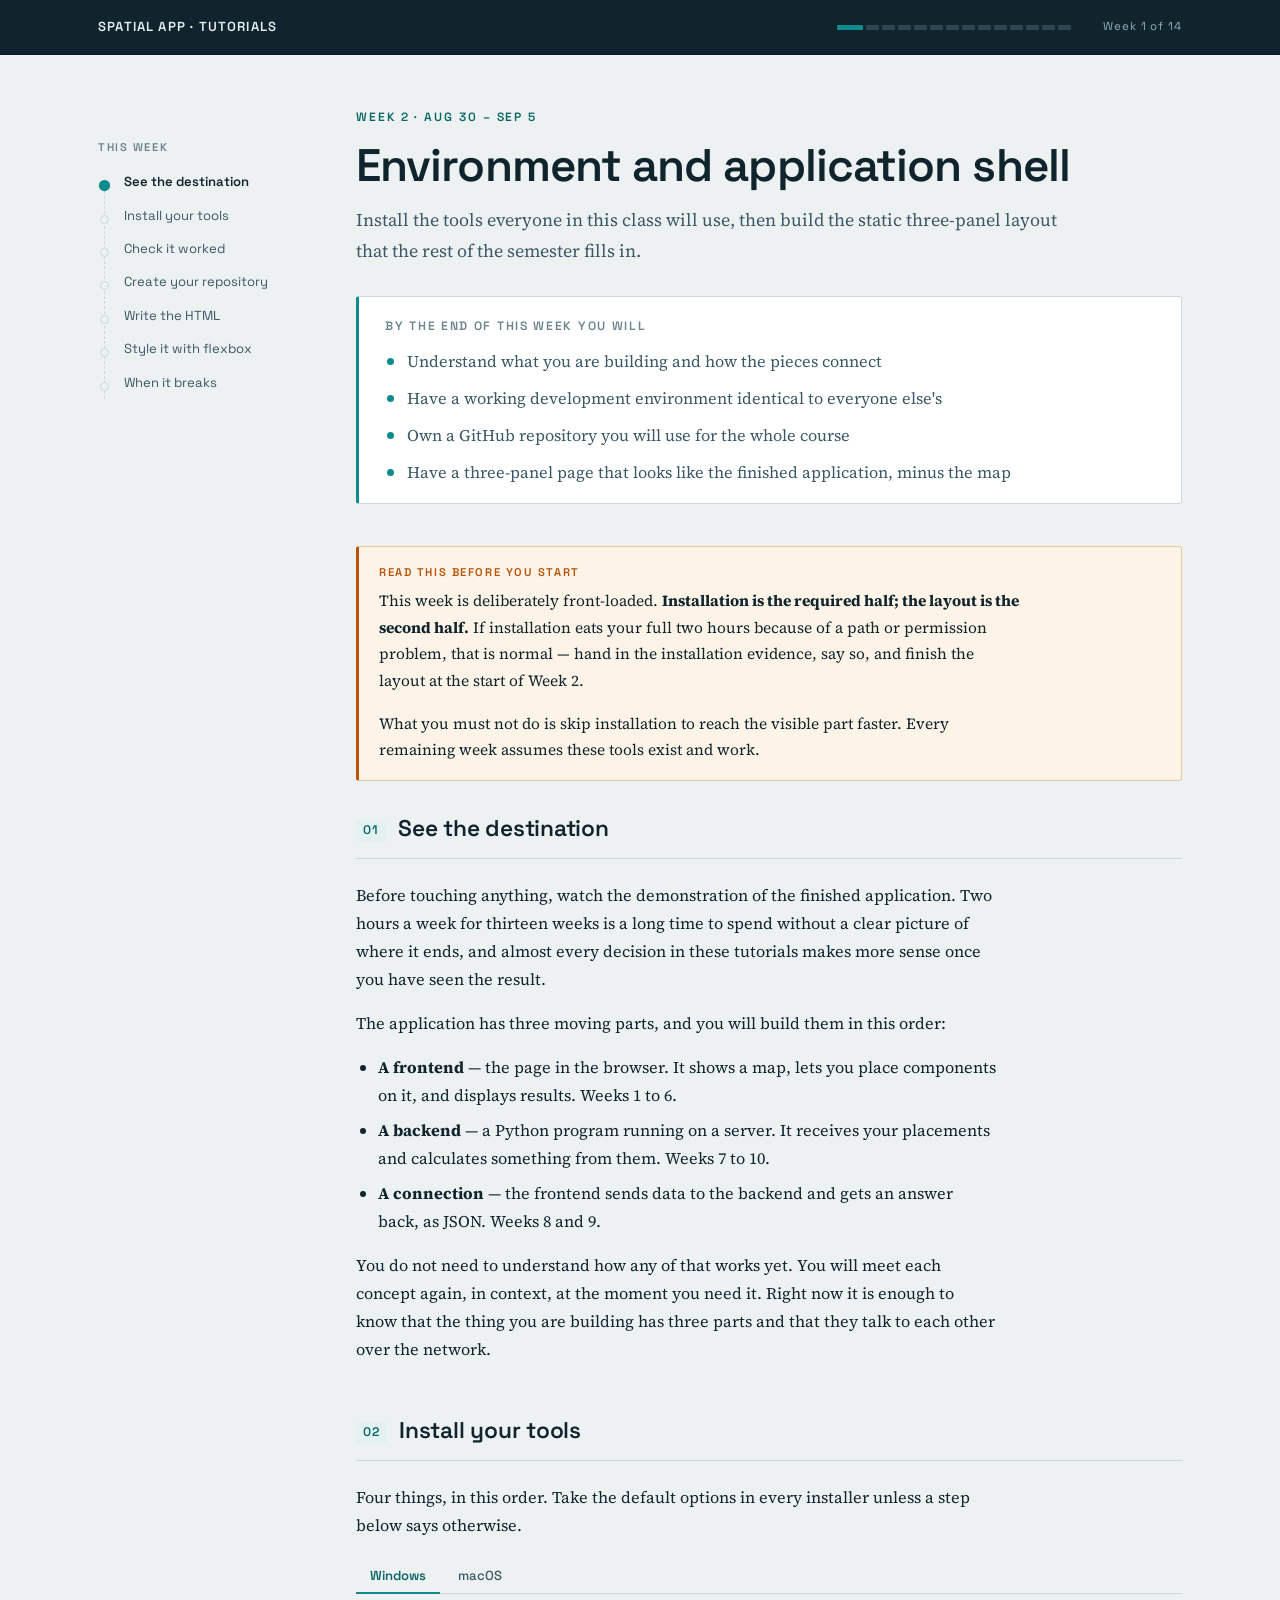
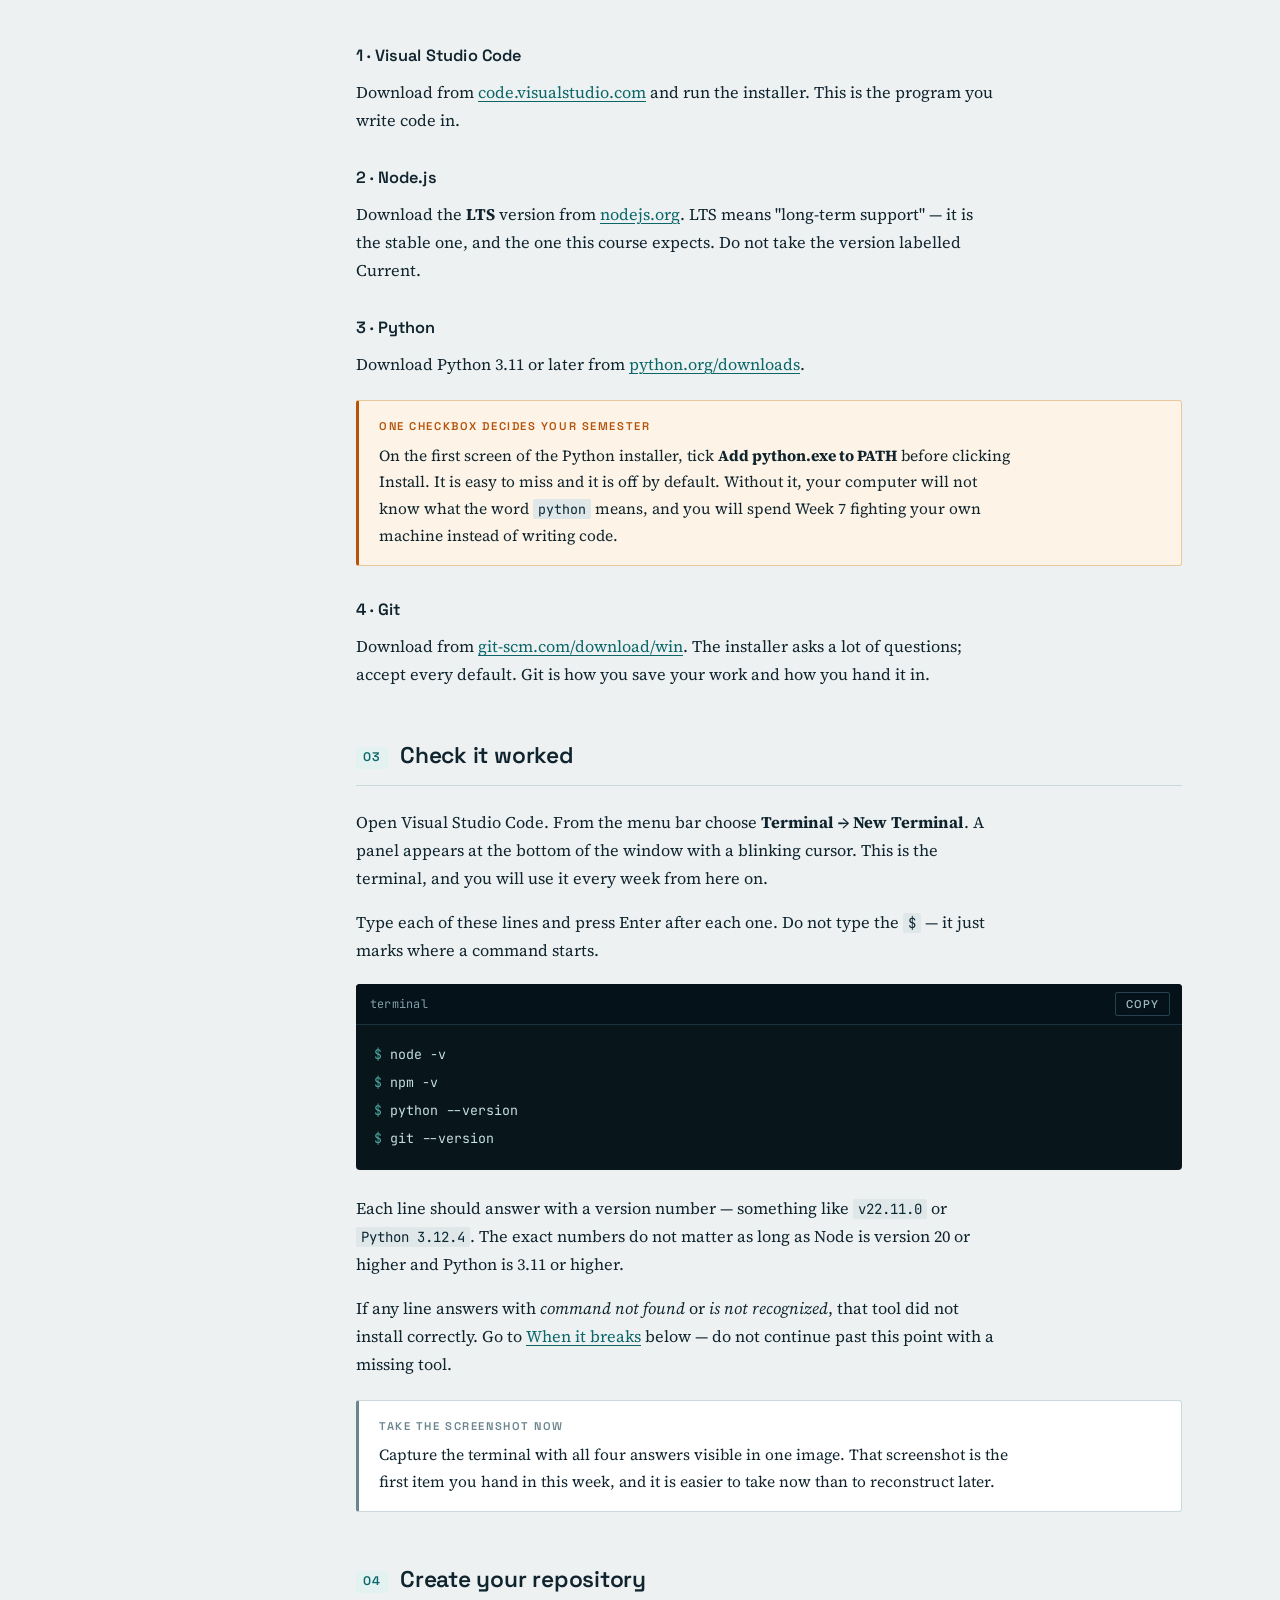
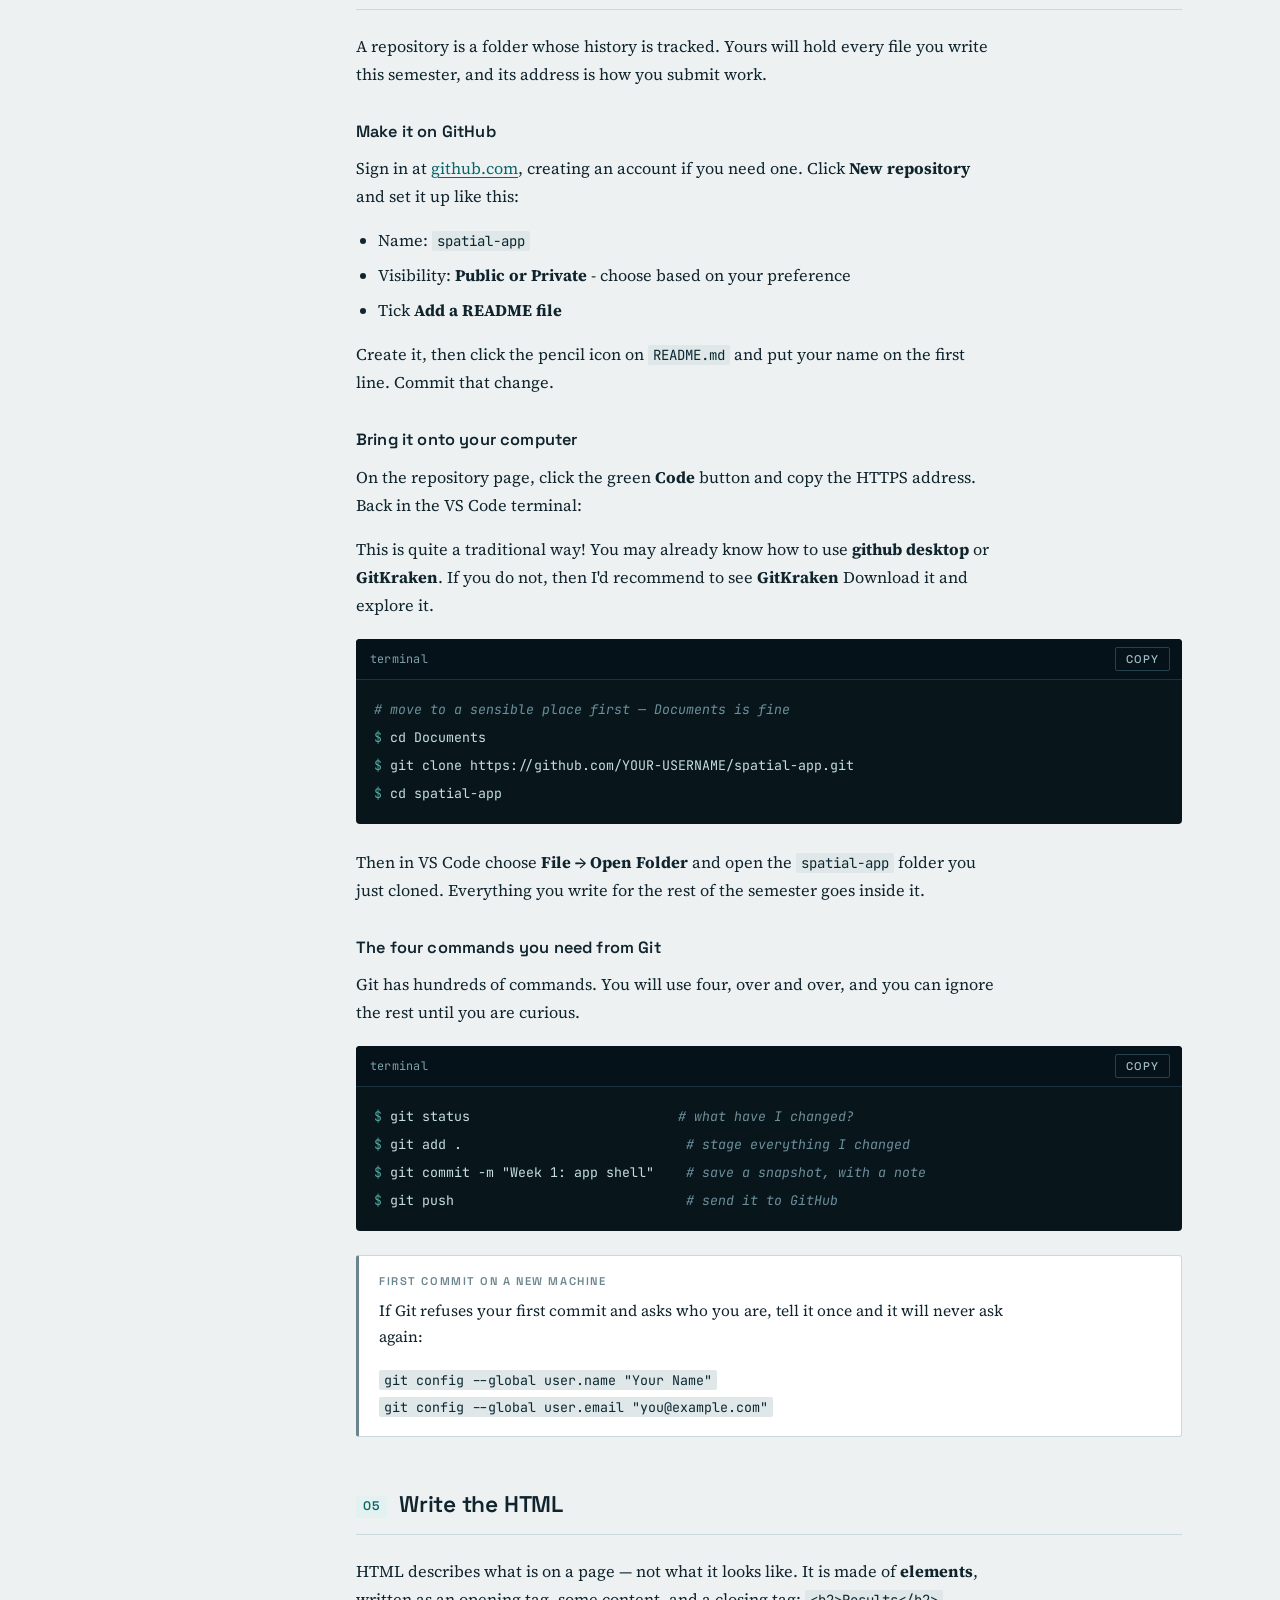
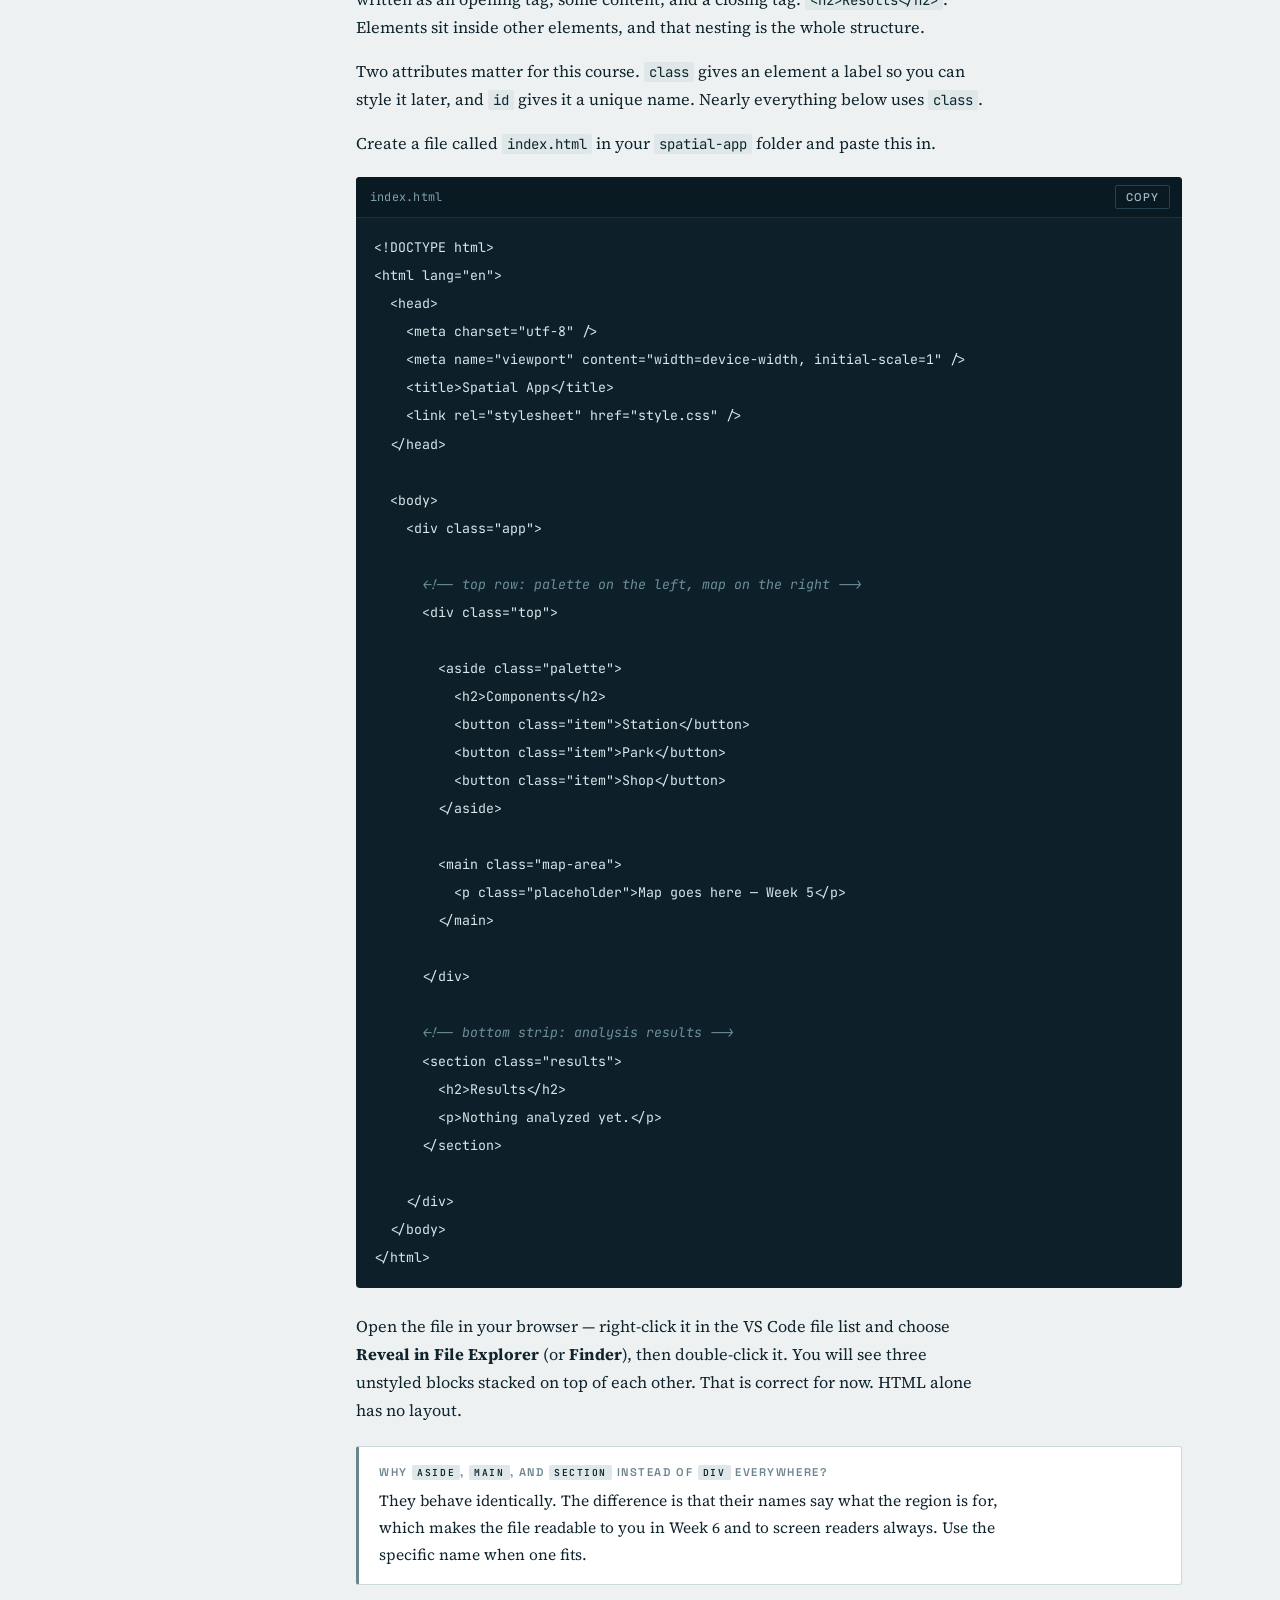
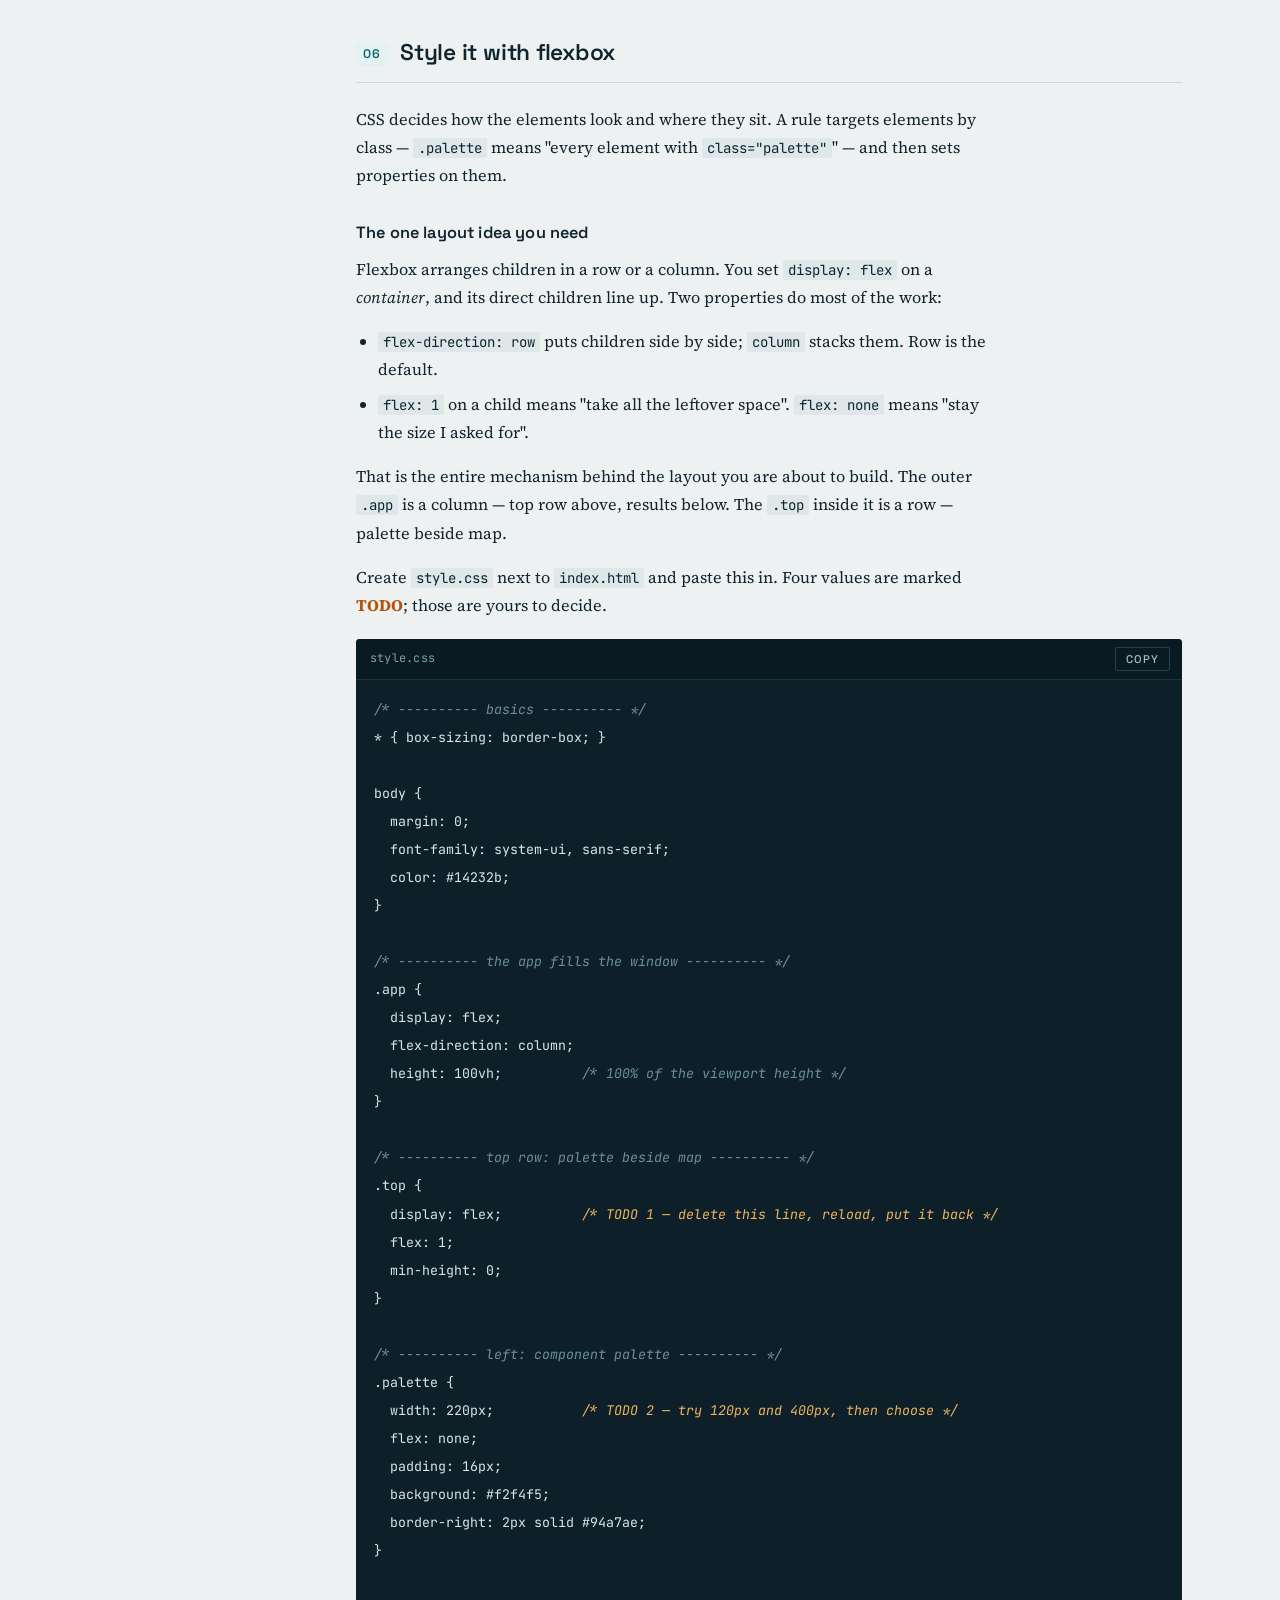
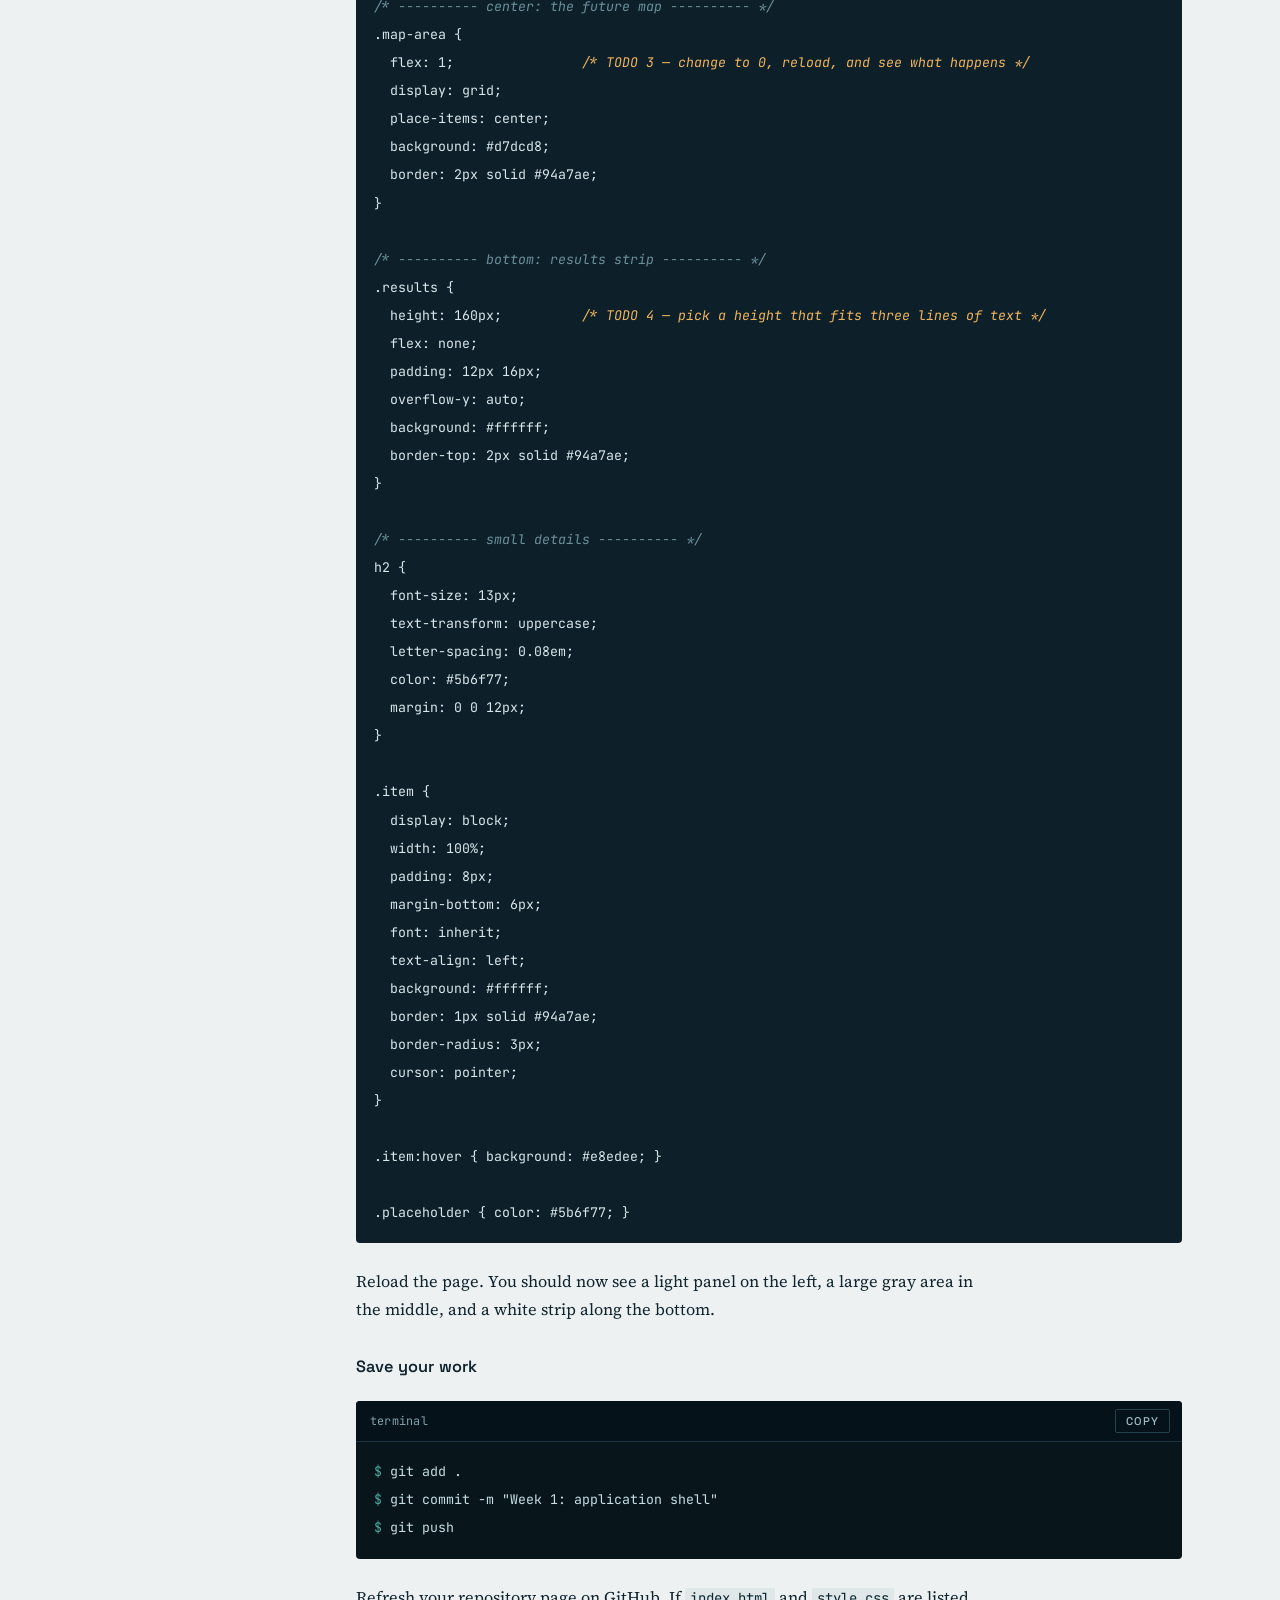
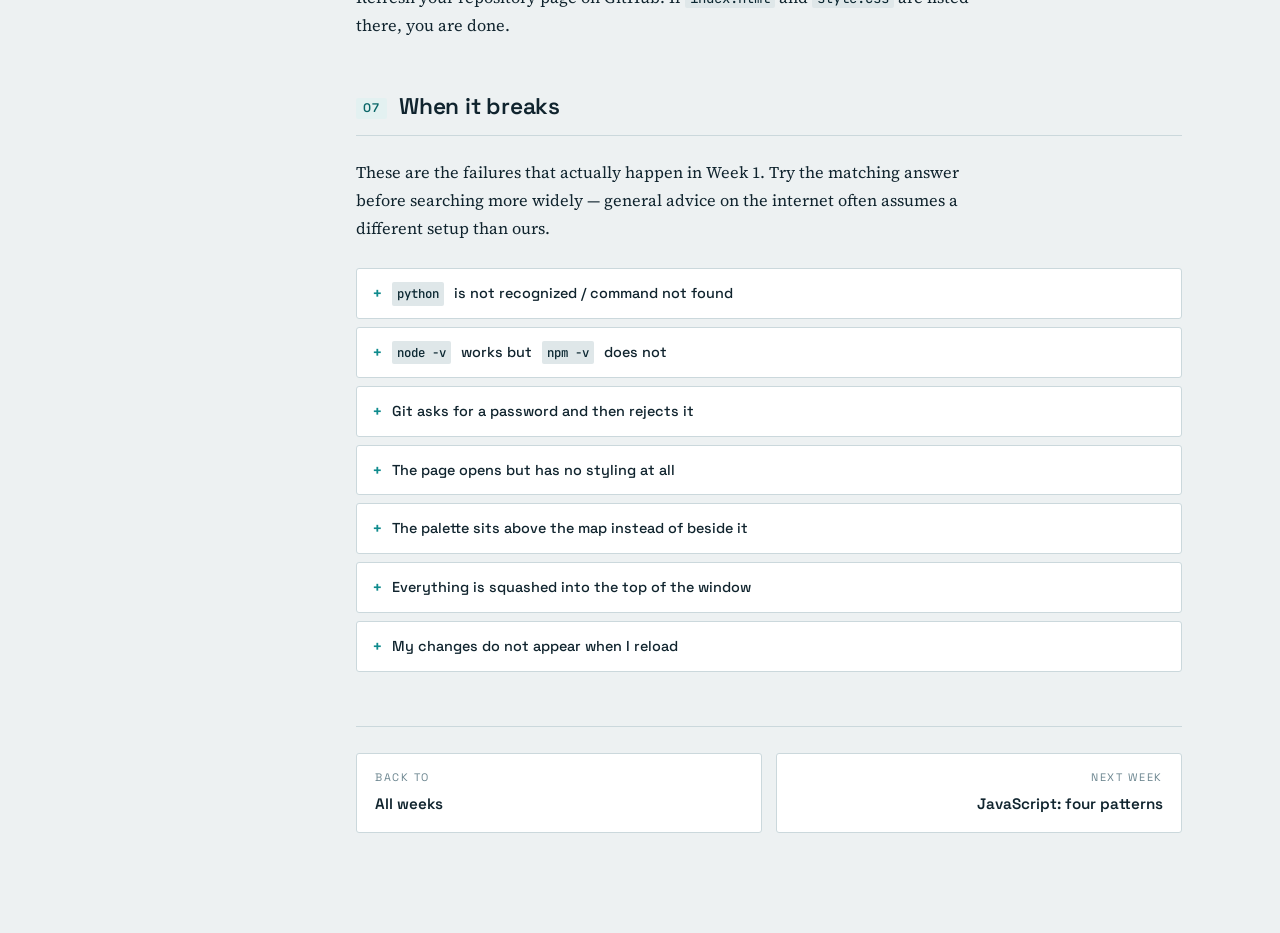
==== week02.html @ e3e82605 "Few changes" ====
<!DOCTYPE html>
<html lang="en">
<head>
<meta charset="utf-8">
<meta name="viewport" content="width=device-width,initial-scale=1">
<title>Week 1 — Environment and Application Shell</title>
<link rel="preconnect" href="https://fonts.googleapis.com">
<link rel="preconnect" href="https://fonts.gstatic.com" crossorigin>
<link href="https://fonts.googleapis.com/css2?family=Space+Grotesk:wght@400;500;600;700&family=Source+Serif+4:opsz,wght@8..60,400;8..60,600;8..60,700&family=JetBrains+Mono:wght@400;500&display=swap" rel="stylesheet">
<link rel="stylesheet" href="assets/style.css">
</head>
<body>

<header class="topbar">
  <div class="topbar-inner">
    <a class="brand" href="index.html">Spatial App · Tutorials</a>
    <div class="ticks">
      <span class="tick now"></span><span class="tick"></span><span class="tick"></span><span class="tick"></span>
      <span class="tick"></span><span class="tick"></span><span class="tick"></span><span class="tick"></span>
      <span class="tick"></span><span class="tick"></span><span class="tick"></span><span class="tick"></span>
      <span class="tick"></span><span class="tick"></span>
    </div>
    <span class="ticks-label">Week 1 of 14</span>
  </div>
</header>

<div class="shell">
<div class="layout">

  <nav class="spine" aria-label="On this page">
    <p class="spine-title">This week</p>
    <ol>
      <li><a href="#see">See the destination</a></li>
      <li><a href="#install">Install your tools</a></li>
      <li><a href="#verify">Check it worked</a></li>
      <li><a href="#repo">Create your repository</a></li>
      <li><a href="#html">Write the HTML</a></li>
      <li><a href="#css">Style it with flexbox</a></li>
      <li><a href="#broken">When it breaks</a></li>
    </ol>
  </nav>

  <main class="content">

    <div class="page-head">
      <p class="eyebrow">Week 2 · Aug 30 – Sep 5</p>
      <h1>Environment and application shell</h1>
      <p class="dek">Install the tools everyone in this class will use, then build the static three-panel layout that the rest of the semester fills in.</p>
    </div>

    <div class="goals">
      <h2>By the end of this week you will</h2>
      <ul>
        <li>Understand what you are building and how the pieces connect</li>
        <li>Have a working development environment identical to everyone else's</li>
        <li>Own a GitHub repository you will use for the whole course</li>
        <li>Have a three-panel page that looks like the finished application, minus the map</li>
      </ul>
    </div>

    <div class="warn">
      <span class="lbl">Read this before you start</span>
      <p>This week is deliberately front-loaded. <strong>Installation is the required half; the layout is the second half.</strong> If installation eats your full two hours because of a path or permission problem, that is normal — hand in the installation evidence, say so, and finish the layout at the start of Week 2.</p>
      <p>What you must not do is skip installation to reach the visible part faster. Every remaining week assumes these tools exist and work.</p>
    </div>

    <!-- ============================================ -->
    <section id="see">
      <h2><span class="n">01</span> See the destination</h2>
      <hr class="h2-rule">
      <p>Before touching anything, watch the demonstration of the finished application. Two hours a week for thirteen weeks is a long time to spend without a clear picture of where it ends, and almost every decision in these tutorials makes more sense once you have seen the result.</p>
      <p>The application has three moving parts, and you will build them in this order:</p>
      <ul>
        <li><strong>A frontend</strong> — the page in the browser. It shows a map, lets you place components on it, and displays results. Weeks 1 to 6.</li>
        <li><strong>A backend</strong> — a Python program running on a server. It receives your placements and calculates something from them. Weeks 7 to 10.</li>
        <li><strong>A connection</strong> — the frontend sends data to the backend and gets an answer back, as JSON. Weeks 8 and 9.</li>
      </ul>
      <p>You do not need to understand how any of that works yet. You will meet each concept again, in context, at the moment you need it. Right now it is enough to know that the thing you are building has three parts and that they talk to each other over the network.</p>
    </section>

    <!-- ============================================ -->
    <section id="install">
      <h2><span class="n">02</span> Install your tools</h2>
      <hr class="h2-rule">
      <p>Four things, in this order. Take the default options in every installer unless a step below says otherwise.</p>

      <div class="tabs">
        <div class="tabs-bar" role="tablist">
          <button role="tab" id="t-win" aria-controls="p-win" aria-selected="true">Windows</button>
          <button role="tab" id="t-mac" aria-controls="p-mac" aria-selected="false">macOS</button>
        </div>

        <div class="tabs-panel" id="p-win" role="tabpanel" aria-labelledby="t-win">
          <h3>1 · Visual Studio Code</h3>
          <p>Download from <a href="https://code.visualstudio.com" target="_blank" rel="noopener">code.visualstudio.com</a> and run the installer. This is the program you write code in.</p>

          <h3>2 · Node.js</h3>
          <p>Download the <strong>LTS</strong> version from <a href="https://nodejs.org" target="_blank" rel="noopener">nodejs.org</a>. LTS means "long-term support" — it is the stable one, and the one this course expects. Do not take the version labelled Current.</p>

          <h3>3 · Python</h3>
          <p>Download Python 3.11 or later from <a href="https://www.python.org/downloads/" target="_blank" rel="noopener">python.org/downloads</a>.</p>
          <div class="warn">
            <span class="lbl">One checkbox decides your semester</span>
            <p>On the first screen of the Python installer, tick <strong>Add python.exe to PATH</strong> before clicking Install. It is easy to miss and it is off by default. Without it, your computer will not know what the word <code>python</code> means, and you will spend Week 7 fighting your own machine instead of writing code.</p>
          </div>

          <h3>4 · Git</h3>
          <p>Download from <a href="https://git-scm.com/download/win" target="_blank" rel="noopener">git-scm.com/download/win</a>. The installer asks a lot of questions; accept every default. Git is how you save your work and how you hand it in.</p>
        </div>

        <div class="tabs-panel" id="p-mac" role="tabpanel" aria-labelledby="t-mac" hidden>
          <h3>1 · Visual Studio Code</h3>
          <p>Download from <a href="https://code.visualstudio.com" target="_blank" rel="noopener">code.visualstudio.com</a>, then drag the app into your Applications folder. This is the program you write code in.</p>

          <h3>2 · Node.js</h3>
          <p>Download the <strong>LTS</strong> installer from <a href="https://nodejs.org" target="_blank" rel="noopener">nodejs.org</a>. LTS means "long-term support" — it is the stable one, and the one this course expects. Do not take the version labelled Current.</p>

          <h3>3 · Python</h3>
          <p>macOS ships with an old Python that will not do. Download 3.11 or later from <a href="https://www.python.org/downloads/" target="_blank" rel="noopener">python.org/downloads</a> and run the installer.</p>
          <div class="note">
            <span class="lbl">On a Mac the command is python3</span>
            <p>Throughout this course, wherever a tutorial writes <code>python</code>, type <code>python3</code> instead. The same applies to <code>pip</code>, which becomes <code>pip3</code>. Plain <code>python</code> on a Mac points at the old system copy.</p>
          </div>

          <h3>4 · Git</h3>
          <p>Open Terminal and run <code>xcode-select --install</code>, then accept the dialog that appears. This installs Git along with the other command line tools. If it reports that the tools are already installed, you are done.</p>
        </div>
      </div>
    </section>

    <!-- ============================================ -->
    <section id="verify">
      <h2><span class="n">03</span> Check it worked</h2>
      <hr class="h2-rule">
      <p>Open Visual Studio Code. From the menu bar choose <strong>Terminal → New Terminal</strong>. A panel appears at the bottom of the window with a blinking cursor. This is the terminal, and you will use it every week from here on.</p>
      <p>Type each of these lines and press Enter after each one. Do not type the <code>$</code> — it just marks where a command starts.</p>

      <figure class="code term" data-file="terminal">
<pre><code><span class="pr">$</span> node -v
<span class="pr">$</span> npm -v
<span class="pr">$</span> python --version
<span class="pr">$</span> git --version</code></pre>
      </figure>

      <p>Each line should answer with a version number — something like <code>v22.11.0</code> or <code>Python 3.12.4</code>. The exact numbers do not matter as long as Node is version 20 or higher and Python is 3.11 or higher.</p>
      <p>If any line answers with <em>command not found</em> or <em>is not recognized</em>, that tool did not install correctly. Go to <a href="#broken">When it breaks</a> below — do not continue past this point with a missing tool.</p>

      <div class="note">
        <span class="lbl">Take the screenshot now</span>
        <p>Capture the terminal with all four answers visible in one image. That screenshot is the first item you hand in this week, and it is easier to take now than to reconstruct later.</p>
      </div>
    </section>

    <!-- ============================================ -->
    <section id="repo">
      <h2><span class="n">04</span> Create your repository</h2>
      <hr class="h2-rule">
      <p>A repository is a folder whose history is tracked. Yours will hold every file you write this semester, and its address is how you submit work.</p>

      <h3>Make it on GitHub</h3>
      <p>Sign in at <a href="https://github.com" target="_blank" rel="noopener">github.com</a>, creating an account if you need one. Click <strong>New repository</strong> and set it up like this:</p>
      <ul>
        <li>Name: <code>spatial-app</code></li>
        <li>Visibility: <strong>Public or Private</strong> - choose based on your preference</li>
        <li>Tick <strong>Add a README file</strong></li>
      </ul>
      <p>Create it, then click the pencil icon on <code>README.md</code> and put your name on the first line. Commit that change.</p>

      <h3>Bring it onto your computer</h3>
      <p>On the repository page, click the green <strong>Code</strong> button and copy the HTTPS address. Back in the VS Code terminal:</p>
      <p>This is quite a traditional way! You may already know how to use <strong>github desktop</strong> or <strong>GitKraken</strong>. If you do not, then I'd recommend to see <strong>GitKraken</strong> Download it and explore it.</p>

      <figure class="code term" data-file="terminal">
<pre><code><span class="cm"># move to a sensible place first — Documents is fine</span>
<span class="pr">$</span> cd Documents
<span class="pr">$</span> git clone https://github.com/YOUR-USERNAME/spatial-app.git
<span class="pr">$</span> cd spatial-app</code></pre>
      </figure>

      <p>Then in VS Code choose <strong>File → Open Folder</strong> and open the <code>spatial-app</code> folder you just cloned. Everything you write for the rest of the semester goes inside it.</p>

      <h3>The four commands you need from Git</h3>
      <p>Git has hundreds of commands. You will use four, over and over, and you can ignore the rest until you are curious.</p>

      <figure class="code term" data-file="terminal">
<pre><code><span class="pr">$</span> git status                          <span class="cm"># what have I changed?</span>
<span class="pr">$</span> git add .                            <span class="cm"># stage everything I changed</span>
<span class="pr">$</span> git commit -m "Week 1: app shell"    <span class="cm"># save a snapshot, with a note</span>
<span class="pr">$</span> git push                             <span class="cm"># send it to GitHub</span></code></pre>
      </figure>

      <div class="note">
        <span class="lbl">First commit on a new machine</span>
        <p>If Git refuses your first commit and asks who you are, tell it once and it will never ask again:</p>
        <p><code>git config --global user.name "Your Name"</code><br>
           <code>git config --global user.email "you@example.com"</code></p>
      </div>
    </section>

    <!-- ============================================ -->
    <section id="html">
      <h2><span class="n">05</span> Write the HTML</h2>
      <hr class="h2-rule">
      <p>HTML describes what is on a page — not what it looks like. It is made of <strong>elements</strong>, written as an opening tag, some content, and a closing tag: <code>&lt;h2&gt;Results&lt;/h2&gt;</code>. Elements sit inside other elements, and that nesting is the whole structure.</p>
      <p>Two attributes matter for this course. <code>class</code> gives an element a label so you can style it later, and <code>id</code> gives it a unique name. Nearly everything below uses <code>class</code>.</p>

      <p>Create a file called <code>index.html</code> in your <code>spatial-app</code> folder and paste this in.</p>

      <figure class="code" data-file="index.html">
<pre><code>&lt;!DOCTYPE html&gt;
&lt;html lang="en"&gt;
  &lt;head&gt;
    &lt;meta charset="utf-8" /&gt;
    &lt;meta name="viewport" content="width=device-width, initial-scale=1" /&gt;
    &lt;title&gt;Spatial App&lt;/title&gt;
    &lt;link rel="stylesheet" href="style.css" /&gt;
  &lt;/head&gt;

  &lt;body&gt;
    &lt;div class="app"&gt;

      <span class="cm">&lt;!-- top row: palette on the left, map on the right --&gt;</span>
      &lt;div class="top"&gt;

        &lt;aside class="palette"&gt;
          &lt;h2&gt;Components&lt;/h2&gt;
          &lt;button class="item"&gt;Station&lt;/button&gt;
          &lt;button class="item"&gt;Park&lt;/button&gt;
          &lt;button class="item"&gt;Shop&lt;/button&gt;
        &lt;/aside&gt;

        &lt;main class="map-area"&gt;
          &lt;p class="placeholder"&gt;Map goes here — Week 5&lt;/p&gt;
        &lt;/main&gt;

      &lt;/div&gt;

      <span class="cm">&lt;!-- bottom strip: analysis results --&gt;</span>
      &lt;section class="results"&gt;
        &lt;h2&gt;Results&lt;/h2&gt;
        &lt;p&gt;Nothing analyzed yet.&lt;/p&gt;
      &lt;/section&gt;

    &lt;/div&gt;
  &lt;/body&gt;
&lt;/html&gt;</code></pre>
      </figure>

      <p>Open the file in your browser — right-click it in the VS Code file list and choose <strong>Reveal in File Explorer</strong> (or <strong>Finder</strong>), then double-click it. You will see three unstyled blocks stacked on top of each other. That is correct for now. HTML alone has no layout.</p>

      <div class="note">
        <span class="lbl">Why <code>aside</code>, <code>main</code>, and <code>section</code> instead of <code>div</code> everywhere?</span>
        <p>They behave identically. The difference is that their names say what the region is for, which makes the file readable to you in Week 6 and to screen readers always. Use the specific name when one fits.</p>
      </div>
    </section>

    <!-- ============================================ -->
    <section id="css">
      <h2><span class="n">06</span> Style it with flexbox</h2>
      <hr class="h2-rule">
      <p>CSS decides how the elements look and where they sit. A rule targets elements by class — <code>.palette</code> means "every element with <code>class="palette"</code>" — and then sets properties on them.</p>

      <h3>The one layout idea you need</h3>
      <p>Flexbox arranges children in a row or a column. You set <code>display: flex</code> on a <em>container</em>, and its direct children line up. Two properties do most of the work:</p>
      <ul>
        <li><code>flex-direction: row</code> puts children side by side; <code>column</code> stacks them. Row is the default.</li>
        <li><code>flex: 1</code> on a child means "take all the leftover space". <code>flex: none</code> means "stay the size I asked for".</li>
      </ul>
      <p>That is the entire mechanism behind the layout you are about to build. The outer <code>.app</code> is a column — top row above, results below. The <code>.top</code> inside it is a row — palette beside map.</p>

      <p>Create <code>style.css</code> next to <code>index.html</code> and paste this in. Four values are marked <span style="color:#B45309"><strong>TODO</strong></span>; those are yours to decide.</p>

      <figure class="code" data-file="style.css">
<pre><code><span class="cm">/* ---------- basics ---------- */</span>
* { box-sizing: border-box; }

body {
  margin: 0;
  font-family: system-ui, sans-serif;
  color: #14232b;
}

<span class="cm">/* ---------- the app fills the window ---------- */</span>
.app {
  display: flex;
  flex-direction: column;
  height: 100vh;          <span class="cm">/* 100% of the viewport height */</span>
}

<span class="cm">/* ---------- top row: palette beside map ---------- */</span>
.top {
  display: flex;          <span class="todo">/* TODO 1 — delete this line, reload, put it back */</span>
  flex: 1;
  min-height: 0;
}

<span class="cm">/* ---------- left: component palette ---------- */</span>
.palette {
  width: 220px;           <span class="todo">/* TODO 2 — try 120px and 400px, then choose */</span>
  flex: none;
  padding: 16px;
  background: #f2f4f5;
  border-right: 2px solid #94a7ae;
}

<span class="cm">/* ---------- center: the future map ---------- */</span>
.map-area {
  flex: 1;                <span class="todo">/* TODO 3 — change to 0, reload, and see what happens */</span>
  display: grid;
  place-items: center;
  background: #d7dcd8;
  border: 2px solid #94a7ae;
}

<span class="cm">/* ---------- bottom: results strip ---------- */</span>
.results {
  height: 160px;          <span class="todo">/* TODO 4 — pick a height that fits three lines of text */</span>
  flex: none;
  padding: 12px 16px;
  overflow-y: auto;
  background: #ffffff;
  border-top: 2px solid #94a7ae;
}

<span class="cm">/* ---------- small details ---------- */</span>
h2 {
  font-size: 13px;
  text-transform: uppercase;
  letter-spacing: 0.08em;
  color: #5b6f77;
  margin: 0 0 12px;
}

.item {
  display: block;
  width: 100%;
  padding: 8px;
  margin-bottom: 6px;
  font: inherit;
  text-align: left;
  background: #ffffff;
  border: 1px solid #94a7ae;
  border-radius: 3px;
  cursor: pointer;
}

.item:hover { background: #e8edee; }

.placeholder { color: #5b6f77; }</code></pre>
      </figure>

      <p>Reload the page. You should now see a light panel on the left, a large gray area in the middle, and a white strip along the bottom.</p>

      <h3>Save your work</h3>
      <figure class="code term" data-file="terminal">
<pre><code><span class="pr">$</span> git add .
<span class="pr">$</span> git commit -m "Week 1: application shell"
<span class="pr">$</span> git push</code></pre>
      </figure>
      <p>Refresh your repository page on GitHub. If <code>index.html</code> and <code>style.css</code> are listed there, you are done.</p>
    </section>

    <!-- ============================================ -->
    <section id="broken">
      <h2><span class="n">07</span> When it breaks</h2>
      <hr class="h2-rule">
      <p>These are the failures that actually happen in Week 1. Try the matching answer before searching more widely — general advice on the internet often assumes a different setup than ours.</p>

      <div class="trouble">
        <details>
          <summary><code>python</code> is not recognized / command not found</summary>
          <div class="body">
            <p><strong>Windows:</strong> the PATH checkbox was missed during installation. Re-run the Python installer, choose <strong>Modify</strong>, and make sure "Add python.exe to PATH" is ticked. Then close the terminal completely and open a new one — an open terminal does not notice PATH changes.</p>
            <p><strong>macOS:</strong> use <code>python3</code>, not <code>python</code>. This is normal on a Mac and not a problem.</p>
          </div>
        </details>

        <details>
          <summary><code>node -v</code> works but <code>npm -v</code> does not</summary>
          <div class="body">
            <p>The installation was interrupted partway. Uninstall Node.js from your system settings, restart the computer, and install the LTS version again from scratch.</p>
          </div>
        </details>

        <details>
          <summary>Git asks for a password and then rejects it</summary>
          <div class="body">
            <p>GitHub stopped accepting account passwords over the command line. You need a <strong>personal access token</strong> instead.</p>
            <p>On GitHub go to <strong>Settings → Developer settings → Personal access tokens → Tokens (classic)</strong>, generate a new token with the <code>repo</code> scope, and copy it. When Git asks for a password, paste the token. Save it somewhere private — GitHub will not show it to you again.</p>
          </div>
        </details>

        <details>
          <summary>The page opens but has no styling at all</summary>
          <div class="body">
            <p>The browser could not find <code>style.css</code>. Three things to check: the file is named exactly <code>style.css</code> with no hidden <code>.txt</code> on the end, it sits in the same folder as <code>index.html</code>, and the <code>&lt;link&gt;</code> line in your HTML is inside <code>&lt;head&gt;</code>.</p>
            <p>Press <strong>F12</strong> to open the browser developer tools and look at the Console tab. A red 404 line naming <code>style.css</code> confirms the file is not where the page is looking.</p>
          </div>
        </details>

        <details>
          <summary>The palette sits above the map instead of beside it</summary>
          <div class="body">
            <p><code>display: flex</code> is missing from <code>.top</code>, or the palette and map are not both direct children of <code>.top</code>. Flexbox only arranges an element's immediate children — if something is nested one level deeper, it is not part of the row.</p>
          </div>
        </details>

        <details>
          <summary>Everything is squashed into the top of the window</summary>
          <div class="body">
            <p><code>height: 100vh</code> is missing from <code>.app</code>, so the container is only as tall as its contents. Without a height to divide up, <code>flex: 1</code> has nothing to distribute.</p>
          </div>
        </details>

        <details>
          <summary>My changes do not appear when I reload</summary>
          <div class="body">
            <p>The file was not saved. VS Code shows a filled dot instead of an × on the tab of any file with unsaved changes. Press <strong>Ctrl+S</strong> (<strong>Cmd+S</strong> on a Mac). If it still looks stale, hold Shift while clicking reload to bypass the browser cache.</p>
          </div>
        </details>
      </div>
    </section>

    <nav class="weeknav">
      <a href="index.html"><span class="dir">Back to</span><span class="ttl">All weeks</span></a>
      <a class="next" href="week02.html"><span class="dir">Next week</span><span class="ttl">JavaScript: four patterns</span></a>
    </nav>

  </main>
</div>
</div>

<script src="assets/app.js"></script>
</body>
</html>
---- assets/style.css ----
/* =========================================================
   Spatial App — course tutorials
   Shared stylesheet
   ========================================================= */

:root {
  --ink:        #10242E;
  --ink-2:      #3B5866;
  --ink-3:      #6B858F;
  --paper:      #EDF1F2;
  --surface:    #FFFFFF;
  --rule:       #CBD8DC;
  --rule-soft:  #E1E9EB;
  --accent:     #0F8B8D;
  --accent-deep:#0A6668;
  --accent-wash:#E3F1F1;
  --amber:      #B45309;
  --amber-wash: #FDF4E7;
  --amber-rule: #E8C89A;
  --code-bg:    #0D2029;
  --code-fg:    #D9E6EA;
  --code-dim:   #7FA0AB;

  --shell: 1140px;
  --spine: 210px;

  --font-display: "Space Grotesk", "Segoe UI", sans-serif;
  --font-body: "Source Serif 4", Georgia, serif;
  --font-mono: "JetBrains Mono", "SFMono-Regular", Consolas, monospace;
}

*, *::before, *::after { box-sizing: border-box; }

html { scroll-behavior: smooth; scroll-padding-top: 90px; }
@media (prefers-reduced-motion: reduce) {
  html { scroll-behavior: auto; }
  * { animation-duration: 0.01ms !important; transition-duration: 0.01ms !important; }
}

body {
  margin: 0;
  background: var(--paper);
  color: var(--ink);
  font-family: var(--font-body);
  font-size: 1.02rem;
  line-height: 1.72;
  -webkit-font-smoothing: antialiased;
}

/* ---------- top bar ---------------------------------- */

.topbar {
  position: sticky;
  top: 0;
  z-index: 40;
  background: var(--ink);
  color: #E6EEF0;
  border-bottom: 1px solid #0A1A22;
}
.topbar-inner {
  max-width: var(--shell);
  margin: 0 auto;
  padding: 0 28px;
  height: 54px;
  display: flex;
  align-items: center;
  gap: 22px;
}
.brand {
  font-family: var(--font-display);
  font-weight: 600;
  font-size: 0.82rem;
  letter-spacing: 0.09em;
  text-transform: uppercase;
  color: #E6EEF0;
  text-decoration: none;
  white-space: nowrap;
}
.brand:hover { color: #fff; }

.ticks { display: flex; gap: 3px; margin-left: auto; align-items: center; }
.ticks .tick {
  width: 13px; height: 5px;
  background: #2C4653;
  border-radius: 1px;
}
.ticks .tick.done { background: #547682; }
.ticks .tick.now  { background: var(--accent); width: 26px; }
.ticks-label {
  font-family: var(--font-display);
  font-size: 0.72rem;
  letter-spacing: 0.08em;
  color: #93AEB7;
  margin-left: 10px;
  white-space: nowrap;
}
@media (max-width: 720px) { .ticks { display: none; } }

/* ---------- page frame ------------------------------- */

.shell {
  max-width: var(--shell);
  margin: 0 auto;
  padding: 0 28px 100px;
}

.layout {
  display: grid;
  grid-template-columns: var(--spine) minmax(0, 1fr);
  gap: 48px;
  align-items: start;
}
@media (max-width: 940px) {
  .layout { grid-template-columns: minmax(0, 1fr); gap: 0; }
}

/* ---------- header ----------------------------------- */

.page-head { padding: 52px 0 30px; }
.eyebrow {
  font-family: var(--font-display);
  font-size: 0.75rem;
  font-weight: 600;
  letter-spacing: 0.16em;
  text-transform: uppercase;
  color: var(--accent-deep);
  margin: 0 0 12px;
}
h1 {
  font-family: var(--font-display);
  font-weight: 600;
  font-size: clamp(1.72rem, 5.4vw, 2.85rem);
  line-height: 1.12;
  letter-spacing: -0.02em;
  margin: 0 0 14px;
}
.dek {
  font-size: 1.12rem;
  color: var(--ink-2);
  max-width: 80ch;
  margin: 0;
}
.meta {
  display: flex;
  flex-wrap: wrap;
  gap: 8px 10px;
  margin-top: 22px;
  padding-top: 20px;
  border-top: 1px solid var(--rule);
}
.chip {
  font-family: var(--font-display);
  font-size: 0.74rem;
  letter-spacing: 0.05em;
  text-transform: uppercase;
  color: var(--ink-2);
  background: var(--surface);
  border: 1px solid var(--rule);
  border-radius: 2px;
  padding: 5px 10px;
}
.chip.hot {
  color: #fff;
  background: var(--accent-deep);
  border-color: var(--accent-deep);
}

/* ---------- waypoint spine --------------------------- */

.spine {
  position: sticky;
  top: 86px;
  padding-top: 52px;
}
@media (max-width: 940px) { .spine { display: none; } }

.spine-title {
  font-family: var(--font-display);
  font-size: 0.7rem;
  font-weight: 600;
  letter-spacing: 0.14em;
  text-transform: uppercase;
  color: var(--ink-3);
  margin: 0 0 16px;
}
.spine ol { list-style: none; margin: 0; padding: 0; position: relative; }
.spine ol::before {
  content: "";
  position: absolute;
  left: 6px; top: 8px; bottom: 8px;
  border-left: 1px dashed var(--rule);
}
.spine li { position: relative; padding: 0 0 15px 26px; }
.spine li::before {
  content: "";
  position: absolute;
  left: 2px; top: 8px;
  width: 9px; height: 9px;
  border-radius: 50%;
  background: var(--paper);
  border: 1.5px solid var(--rule);
  transition: background 0.18s, border-color 0.18s, transform 0.18s;
}
.spine a {
  font-family: var(--font-display);
  font-size: 0.82rem;
  line-height: 1.4;
  color: var(--ink-2);
  text-decoration: none;
  display: block;
}
.spine a:hover { color: var(--accent-deep); }
.spine li.active::before {
  background: var(--accent);
  border-color: var(--accent);
  transform: scale(1.25);
}
.spine li.active a { color: var(--ink); font-weight: 600; }

/* ---------- sections --------------------------------- */

.content { min-width: 0; }
.content > section { padding-top: 8px; margin-bottom: 46px; }

h2 {
  font-family: var(--font-display);
  font-weight: 600;
  font-size: 1.42rem;
  letter-spacing: -0.01em;
  line-height: 1.25;
  margin: 0 0 4px;
  display: flex;
  align-items: baseline;
  gap: 12px;
}
h2 .n {
  font-size: 0.78rem;
  font-weight: 600;
  letter-spacing: 0.08em;
  color: var(--accent-deep);
  background: var(--accent-wash);
  border-radius: 2px;
  padding: 3px 7px;
  flex: none;
  transform: translateY(-2px);
}
.h2-rule { border: 0; border-top: 1px solid var(--rule); margin: 14px 0 22px; }

h3 {
  font-family: var(--font-display);
  font-weight: 600;
  font-size: 1.02rem;
  letter-spacing: 0.01em;
  margin: 30px 0 8px;
}

p { margin: 0 0 16px; max-width: 80ch; }
.content ul, .content ol { max-width: 80ch; padding-left: 22px; margin: 0 0 16px; }
.content li { margin-bottom: 7px; }

a { color: var(--accent-deep); text-underline-offset: 3px; }
a:hover { color: var(--ink); }

strong { font-weight: 700; }

code {
  font-family: var(--font-mono);
  font-size: 0.86em;
  background: #DFE7E9;
  color: #0B2731;
  padding: 1px 5px;
  border-radius: 2px;
  overflow-wrap: anywhere;
}

p, li, h1, h2, h3, .dek, .ttl, summary { overflow-wrap: break-word; }

/* ---------- goals card ------------------------------- */

.goals {
  background: var(--surface);
  border: 1px solid var(--rule);
  border-left: 3px solid var(--accent);
  border-radius: 3px;
  padding: 22px 26px 8px;
  margin-bottom: 42px;
}
.goals h2 { font-size: 0.76rem; letter-spacing: 0.14em; text-transform: uppercase; color: var(--ink-3); margin-bottom: 12px; }
.goals ul { list-style: none; padding: 0; margin: 0; }
.goals li {
  position: relative;
  padding-left: 22px;
  margin-bottom: 9px;
  color: var(--ink-2);
}
.goals li::before {
  content: "";
  position: absolute;
  left: 2px; top: 11px;
  width: 7px; height: 7px;
  background: var(--accent);
  border-radius: 50%;
}

/* ---------- code blocks ------------------------------ */

figure.code {
  margin: 20px 0 24px;
  min-width: 0;
  max-width: 100%;
  background: var(--code-bg);
  border-radius: 4px;
  overflow: hidden;
}
figure.code .bar {
  display: flex;
  align-items: center;
  gap: 12px;
  padding: 8px 12px 8px 14px;
  background: #0A1A22;
  border-bottom: 1px solid #1B333E;
}
figure.code .file {
  font-family: var(--font-mono);
  font-size: 0.74rem;
  color: var(--code-dim);
  letter-spacing: 0.02em;
}
figure.code .copy {
  margin-left: auto;
  font-family: var(--font-display);
  font-size: 0.7rem;
  font-weight: 500;
  letter-spacing: 0.08em;
  text-transform: uppercase;
  color: #9FBCC5;
  background: transparent;
  border: 1px solid #26424F;
  border-radius: 2px;
  padding: 4px 10px;
  cursor: pointer;
  transition: color 0.15s, border-color 0.15s, background 0.15s;
}
figure.code .copy:hover { color: #fff; border-color: #3E6675; background: #14293380; }
figure.code .copy.ok { color: #6FD3C8; border-color: #2E6A63; }
figure.code pre {
  margin: 0;
  padding: 16px 18px;
  overflow-x: auto;
}
figure.code code {
  background: none;
  overflow-wrap: normal;
  color: var(--code-fg);
  padding: 0;
  font-size: 0.83rem;
  line-height: 1.52;
  white-space: pre;
}
figure.code .cm { color: #6C8F9B; font-style: italic; }
figure.code .todo { color: #F0B45E; font-style: italic; }

/* terminal variant */
figure.code.term { background: #08161C; }
figure.code.term .bar { background: #061219; }
figure.code.term code { color: #C6DDE2; }
figure.code.term .pr { color: #4FA8A0; }

/* ---------- callouts --------------------------------- */

.note, .warn {
  border-radius: 3px;
  padding: 16px 20px;
  margin: 22px 0 26px;
  font-size: 0.97rem;
}
.note p:last-child, .warn p:last-child { margin-bottom: 0; }
.note {
  background: var(--surface);
  border: 1px solid var(--rule);
  border-left: 3px solid var(--ink-3);
}
.warn {
  background: var(--amber-wash);
  border: 1px solid var(--amber-rule);
  border-left: 3px solid var(--amber);
}
.note .lbl, .warn .lbl {
  display: block;
  font-family: var(--font-display);
  font-size: 0.7rem;
  font-weight: 600;
  letter-spacing: 0.14em;
  text-transform: uppercase;
  margin-bottom: 6px;
}
.note .lbl { color: var(--ink-3); }
.warn .lbl { color: var(--amber); }

/* ---------- OS tabs ---------------------------------- */

.tabs { margin: 20px 0 26px; }
.tabs-bar { display: flex; gap: 4px; border-bottom: 1px solid var(--rule); }
.tabs-bar button {
  font-family: var(--font-display);
  font-size: 0.82rem;
  font-weight: 500;
  color: var(--ink-2);
  background: none;
  border: 0;
  border-bottom: 2px solid transparent;
  padding: 8px 14px;
  cursor: pointer;
  margin-bottom: -1px;
}
.tabs-bar button:hover { color: var(--ink); }
.tabs-bar button[aria-selected="true"] {
  color: var(--accent-deep);
  border-bottom-color: var(--accent);
  font-weight: 600;
}
.tabs-panel { padding-top: 18px; }
.tabs-panel[hidden] { display: none; }

/* ---------- troubleshooting -------------------------- */

.trouble { margin: 26px 0 0; }
.trouble details {
  background: var(--surface);
  border: 1px solid var(--rule);
  border-radius: 3px;
  margin-bottom: 8px;
}
.trouble summary {
  cursor: pointer;
  padding: 12px 16px;
  font-family: var(--font-display);
  font-size: 0.9rem;
  font-weight: 500;
  color: var(--ink);
  list-style: none;
  display: flex;
  gap: 10px;
  align-items: baseline;
}
.trouble summary::-webkit-details-marker { display: none; }
.trouble summary::before {
  content: "+";
  font-family: var(--font-mono);
  color: var(--accent);
  font-weight: 700;
  flex: none;
}
.trouble details[open] summary::before { content: "\2013"; }
.trouble .body { padding: 0 16px 4px 38px; font-size: 0.96rem; }

/* ---------- checklist -------------------------------- */

.submit {
  background: var(--surface);
  border: 1px solid var(--rule);
  border-top: 3px solid var(--ink);
  border-radius: 3px;
  padding: 24px 28px;
}
.submit h2 { margin-bottom: 6px; }
.check { list-style: none; padding: 0; margin: 16px 0 0; max-width: none; }
.check li { margin-bottom: 12px; }
.check label {
  display: flex;
  gap: 12px;
  align-items: flex-start;
  cursor: pointer;
  font-size: 0.98rem;
}
.check input {
  appearance: none;
  flex: none;
  width: 17px; height: 17px;
  margin-top: 5px;
  border: 1.5px solid var(--ink-3);
  border-radius: 2px;
  background: var(--surface);
  cursor: pointer;
  position: relative;
}
.check input:checked { background: var(--accent); border-color: var(--accent); }
.check input:checked::after {
  content: "";
  position: absolute;
  left: 5px; top: 1px;
  width: 4px; height: 9px;
  border: solid #fff;
  border-width: 0 2px 2px 0;
  transform: rotate(42deg);
}
.check input:focus-visible { outline: 2px solid var(--accent-deep); outline-offset: 2px; }
.check li.done label { color: var(--ink-3); text-decoration: line-through; }

/* ---------- week nav --------------------------------- */

.weeknav {
  display: flex;
  gap: 14px;
  margin-top: 54px;
  padding-top: 26px;
  border-top: 1px solid var(--rule);
}
.weeknav a {
  flex: 1;
  text-decoration: none;
  background: var(--surface);
  border: 1px solid var(--rule);
  border-radius: 3px;
  padding: 14px 18px;
  transition: border-color 0.15s, transform 0.15s;
}
.weeknav a:hover { border-color: var(--accent); transform: translateY(-1px); }
.weeknav .dir {
  display: block;
  font-family: var(--font-display);
  font-size: 0.68rem;
  letter-spacing: 0.14em;
  text-transform: uppercase;
  color: var(--ink-3);
  margin-bottom: 3px;
}
.weeknav .ttl { font-family: var(--font-display); font-size: 0.95rem; font-weight: 600; color: var(--ink); }
.weeknav a.next { text-align: right; }

/* ---------- index page ------------------------------- */

.hero { padding: 74px 0 46px; }
.hero h1 { font-size: clamp(2.3rem, 5.6vw, 3.6rem); max-width: 20ch; }
.hero .dek { font-size: 1.18rem; max-width: 56ch; }

.pipeline {
  display: grid;
  grid-template-columns: repeat(auto-fit, minmax(160px, 1fr));
  gap: 12px;
  margin: 38px 0 8px;
}
.stage {
  background: var(--surface);
  border: 1px solid var(--rule);
  border-radius: 3px;
  padding: 16px 18px;
  position: relative;
}
.stage .k {
  font-family: var(--font-display);
  font-size: 0.68rem;
  letter-spacing: 0.14em;
  text-transform: uppercase;
  color: var(--accent-deep);
  display: block;
  margin-bottom: 5px;
}
.stage .v { font-size: 0.93rem; color: var(--ink-2); }

.weeks { list-style: none; padding: 0; margin: 26px 0 0; max-width: none; }
.weeks li { margin: 0; }
.weeks a, .weeks .locked {
  display: grid;
  grid-template-columns: 62px minmax(0, 1fr) auto;
  gap: 20px;
  align-items: baseline;
  padding: 17px 20px;
  border-bottom: 1px solid var(--rule);
  text-decoration: none;
  color: inherit;
}
.weeks a:hover { background: var(--surface); }
.weeks .wk {
  font-family: var(--font-display);
  font-size: 0.78rem;
  font-weight: 600;
  letter-spacing: 0.08em;
  color: var(--accent-deep);
}
.weeks .ttl { font-family: var(--font-display); font-weight: 600; font-size: 1rem; }
.weeks .sub { display: block; font-family: var(--font-body); font-weight: 400; font-size: 0.92rem; color: var(--ink-2); margin-top: 2px; }
.weeks .tag {
  font-family: var(--font-display);
  font-size: 0.68rem;
  letter-spacing: 0.1em;
  text-transform: uppercase;
  color: var(--ink-3);
  white-space: nowrap;
}
.weeks .tag.ms { color: var(--amber); }
.weeks .locked { opacity: 0.42; }
.weeks .locked .wk { color: var(--ink-3); }

.foot {
  margin-top: 64px;
  padding-top: 24px;
  border-top: 1px solid var(--rule);
  font-size: 0.88rem;
  color: var(--ink-3);
}

/* ---------- small screens ---------------------------- */

@media (max-width: 560px) {
  .shell { padding: 0 18px 72px; }
  .topbar-inner { padding: 0 18px; }
  body { font-size: 0.98rem; }
  .page-head { padding: 34px 0 22px; }
  .hero { padding: 46px 0 32px; }
  .hero h1 { font-size: clamp(1.9rem, 8vw, 2.6rem); }
  .goals { padding: 18px 20px 6px; }
  .submit { padding: 20px 20px; }
  .note, .warn { padding: 14px 16px; }
  figure.code pre { padding: 14px 14px; }
  figure.code code { font-size: 0.78rem; }
  .weeknav { flex-direction: column; }
  .weeknav a.next { text-align: left; }
  .weeks a, .weeks .locked {
    grid-template-columns: 44px minmax(0, 1fr);
    row-gap: 4px;
    padding: 15px 4px;
  }
  .weeks .tag { grid-column: 2; }
  .trouble .body { padding-left: 20px; }
}
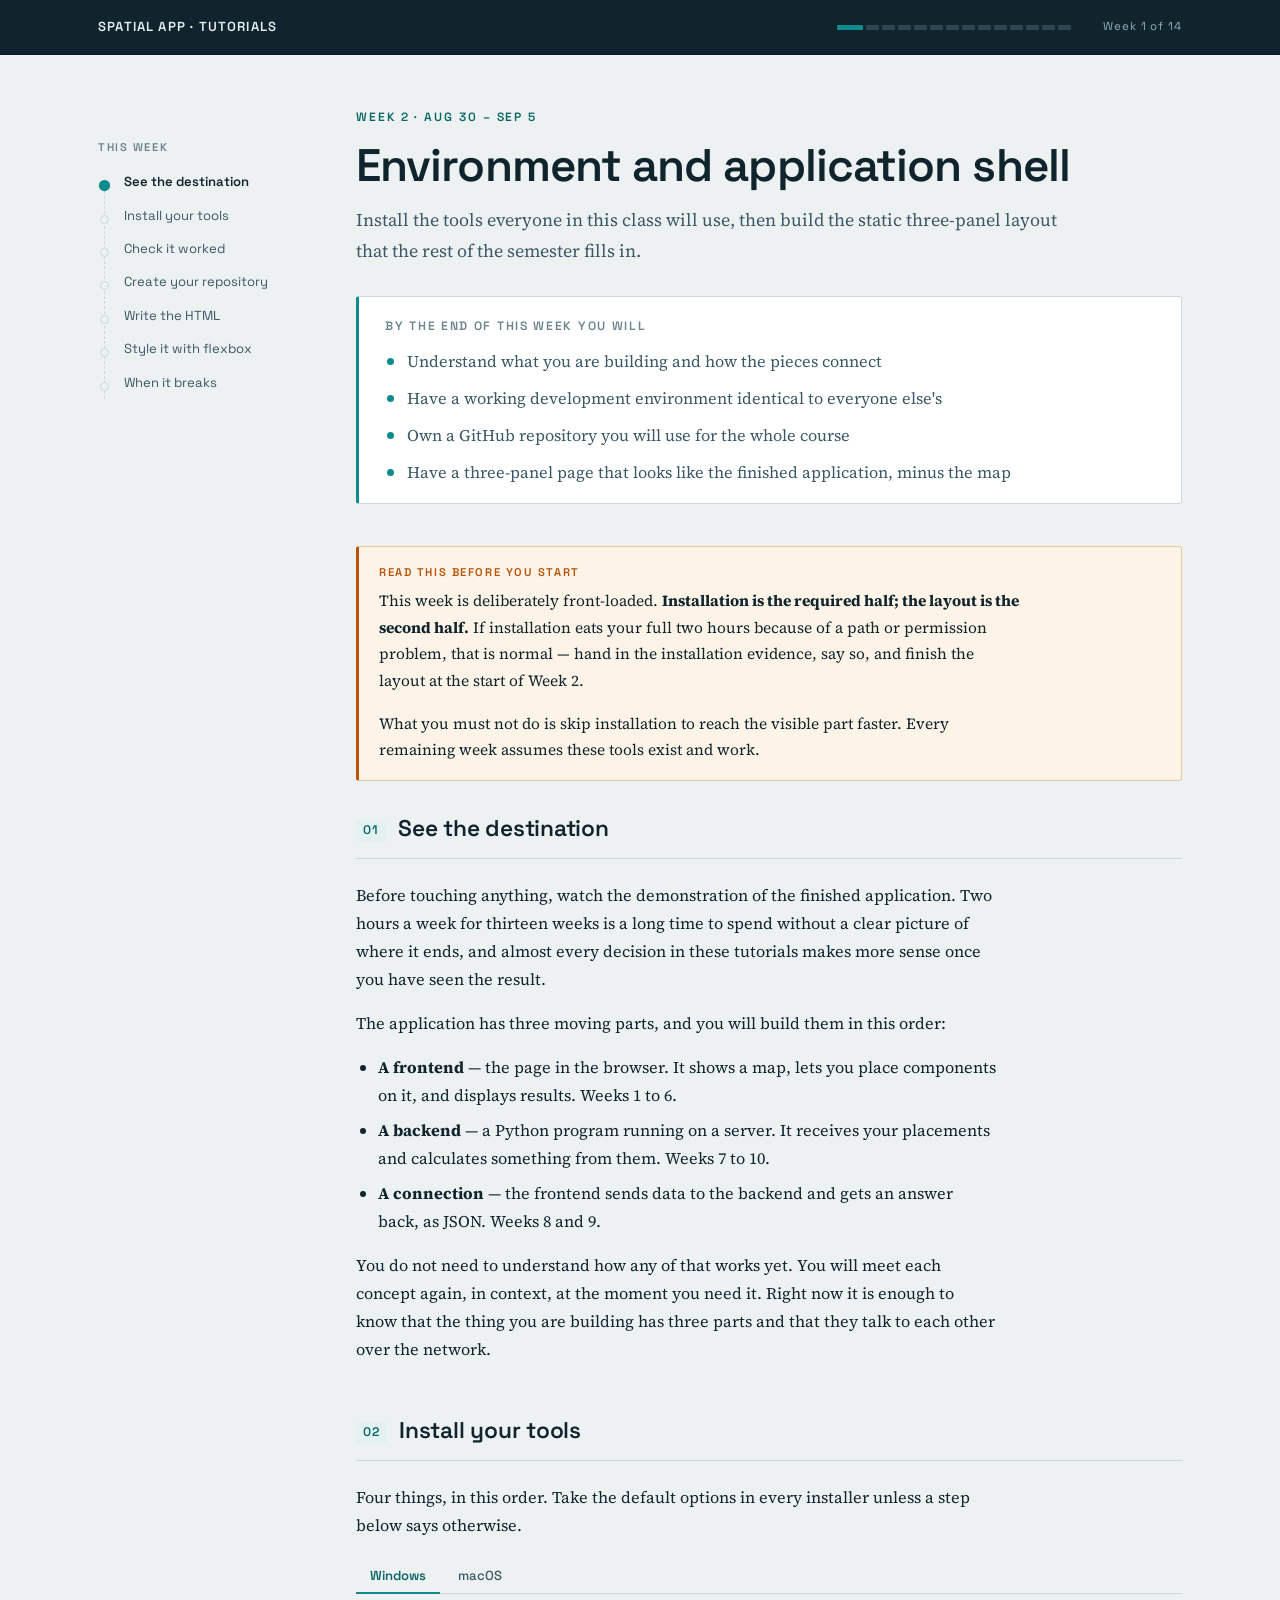
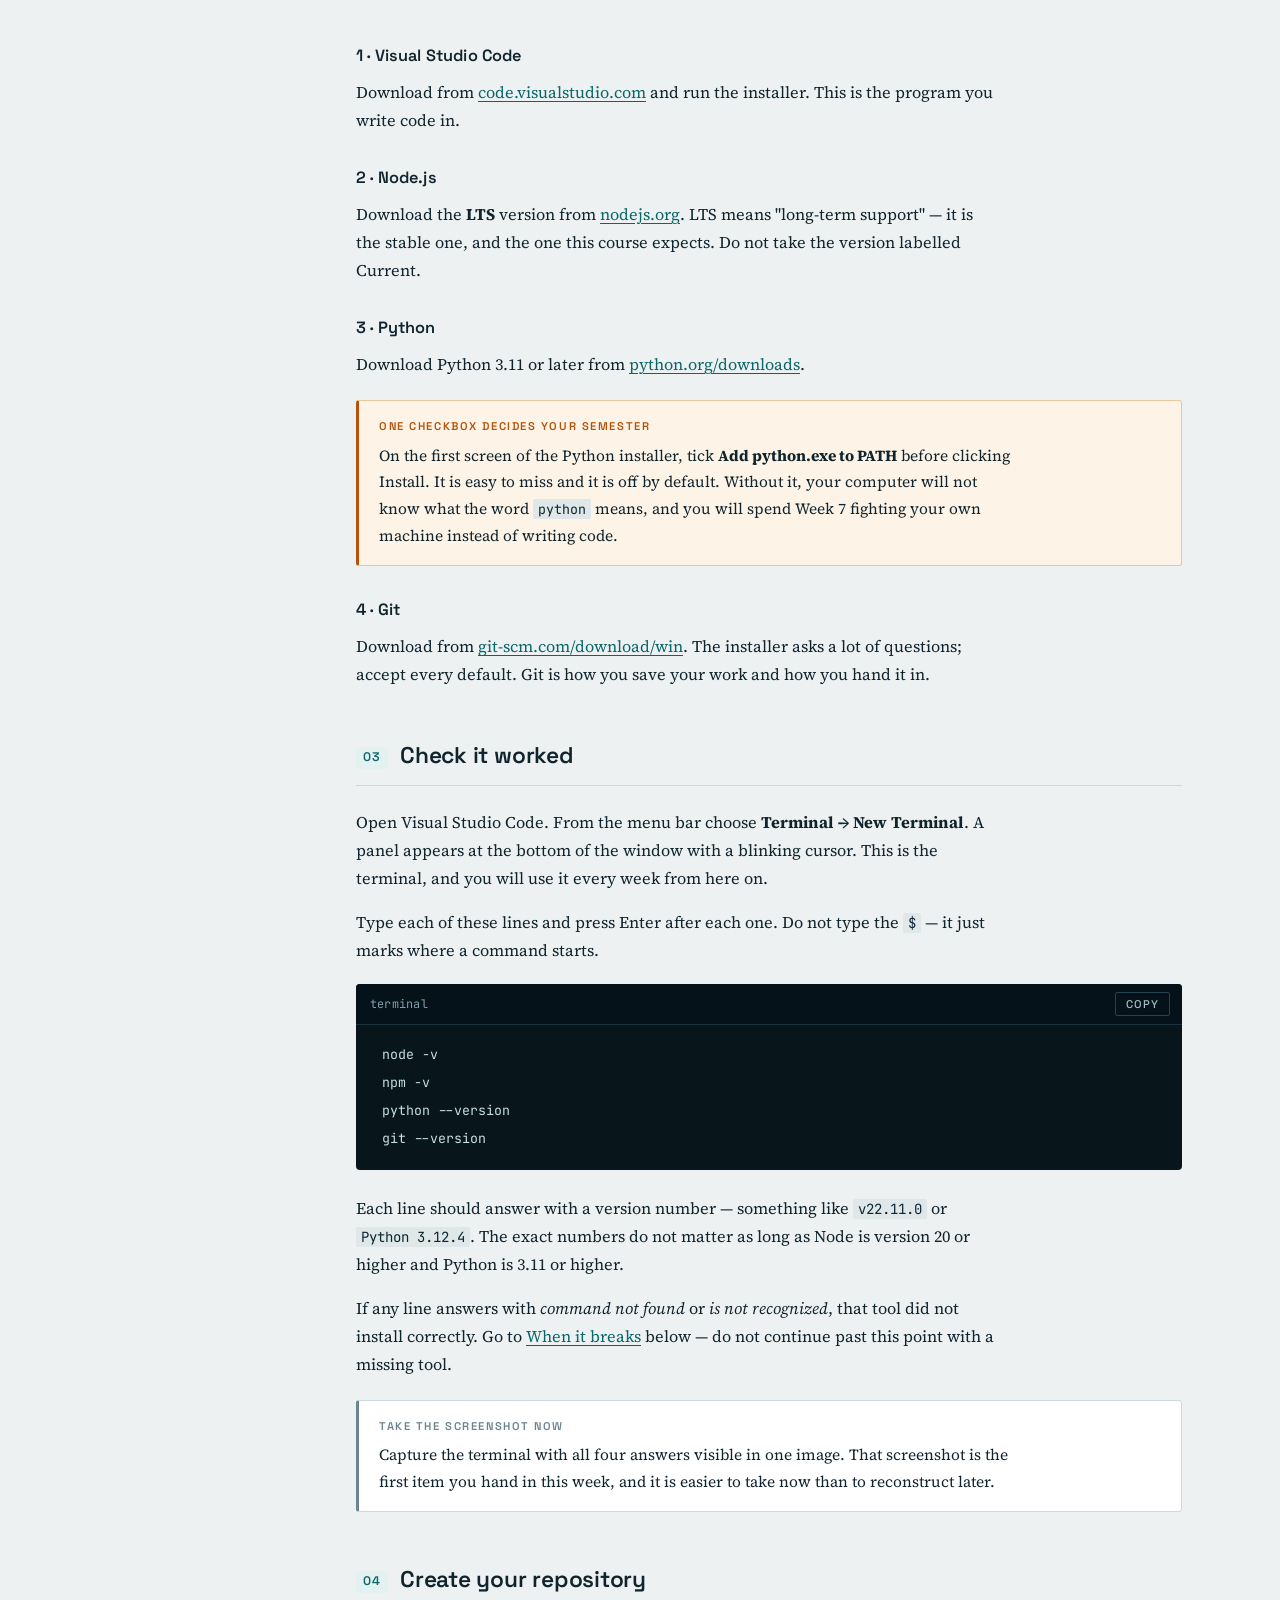
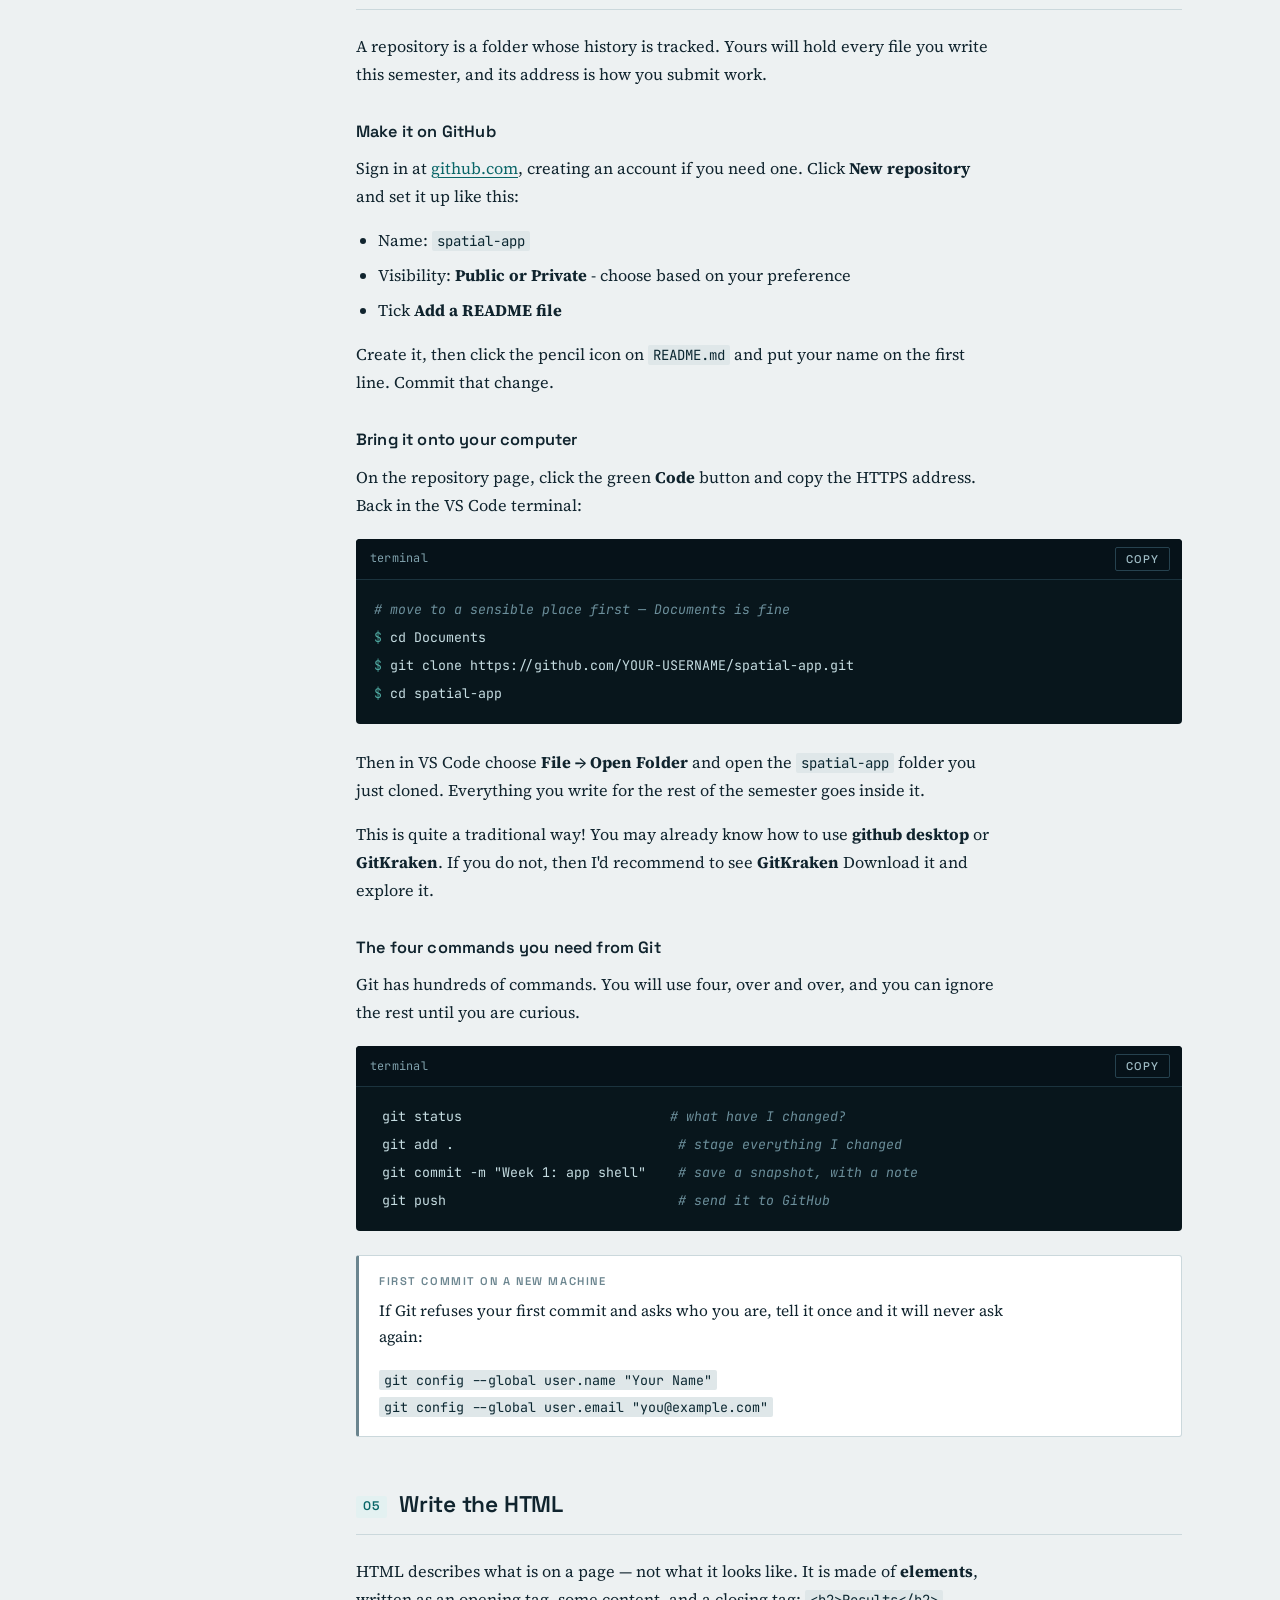
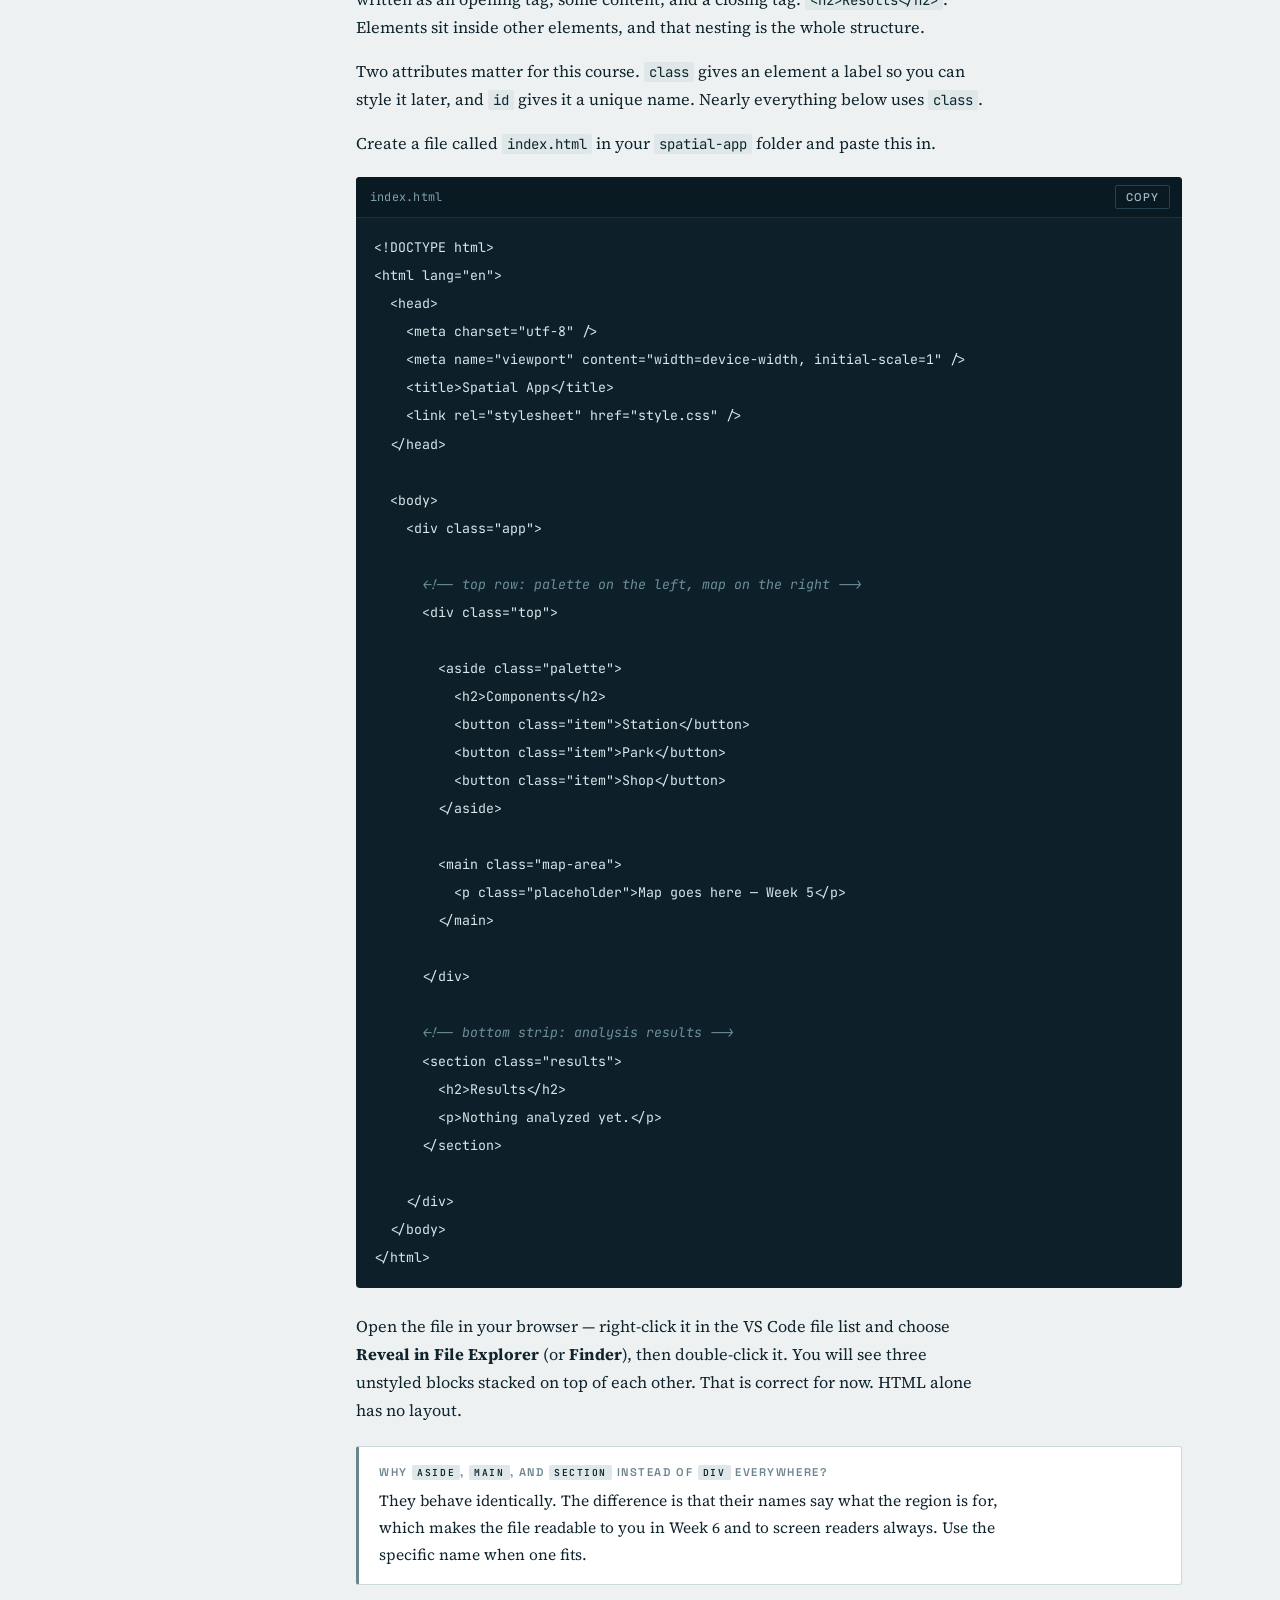
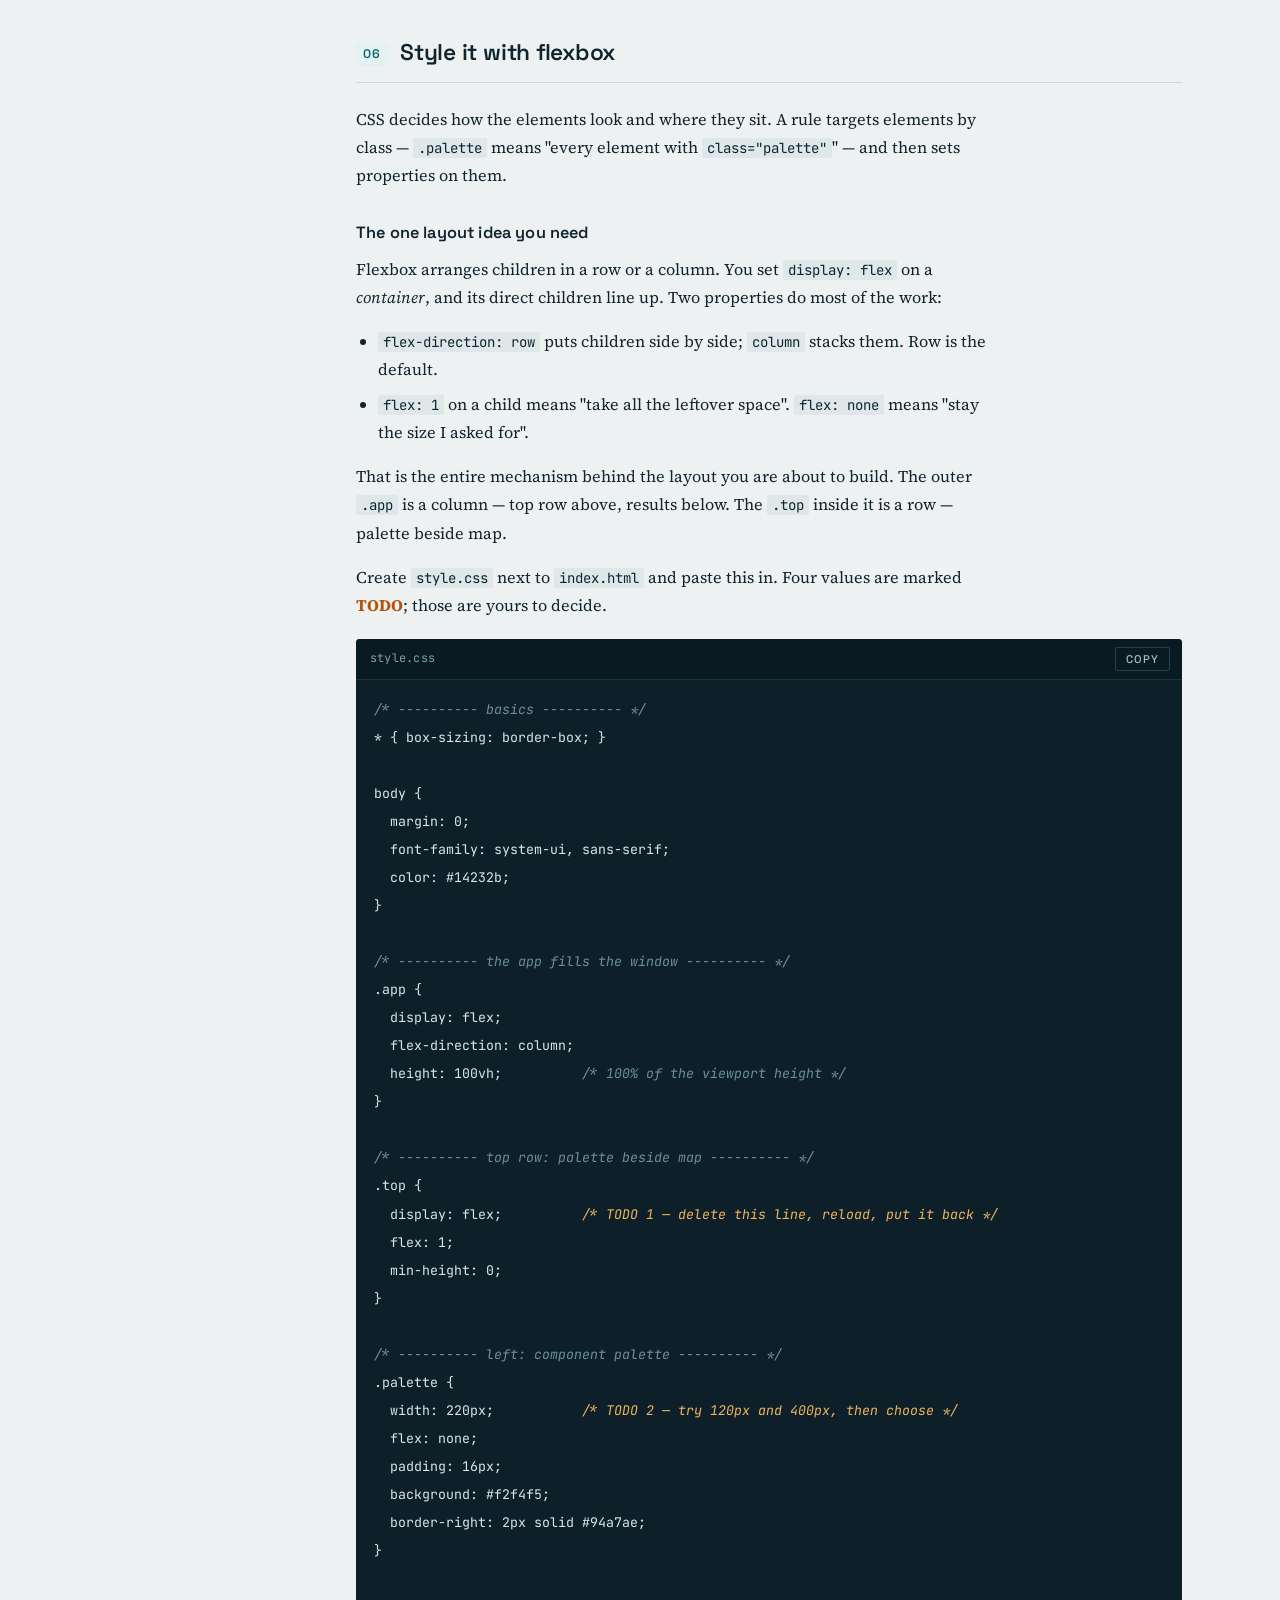
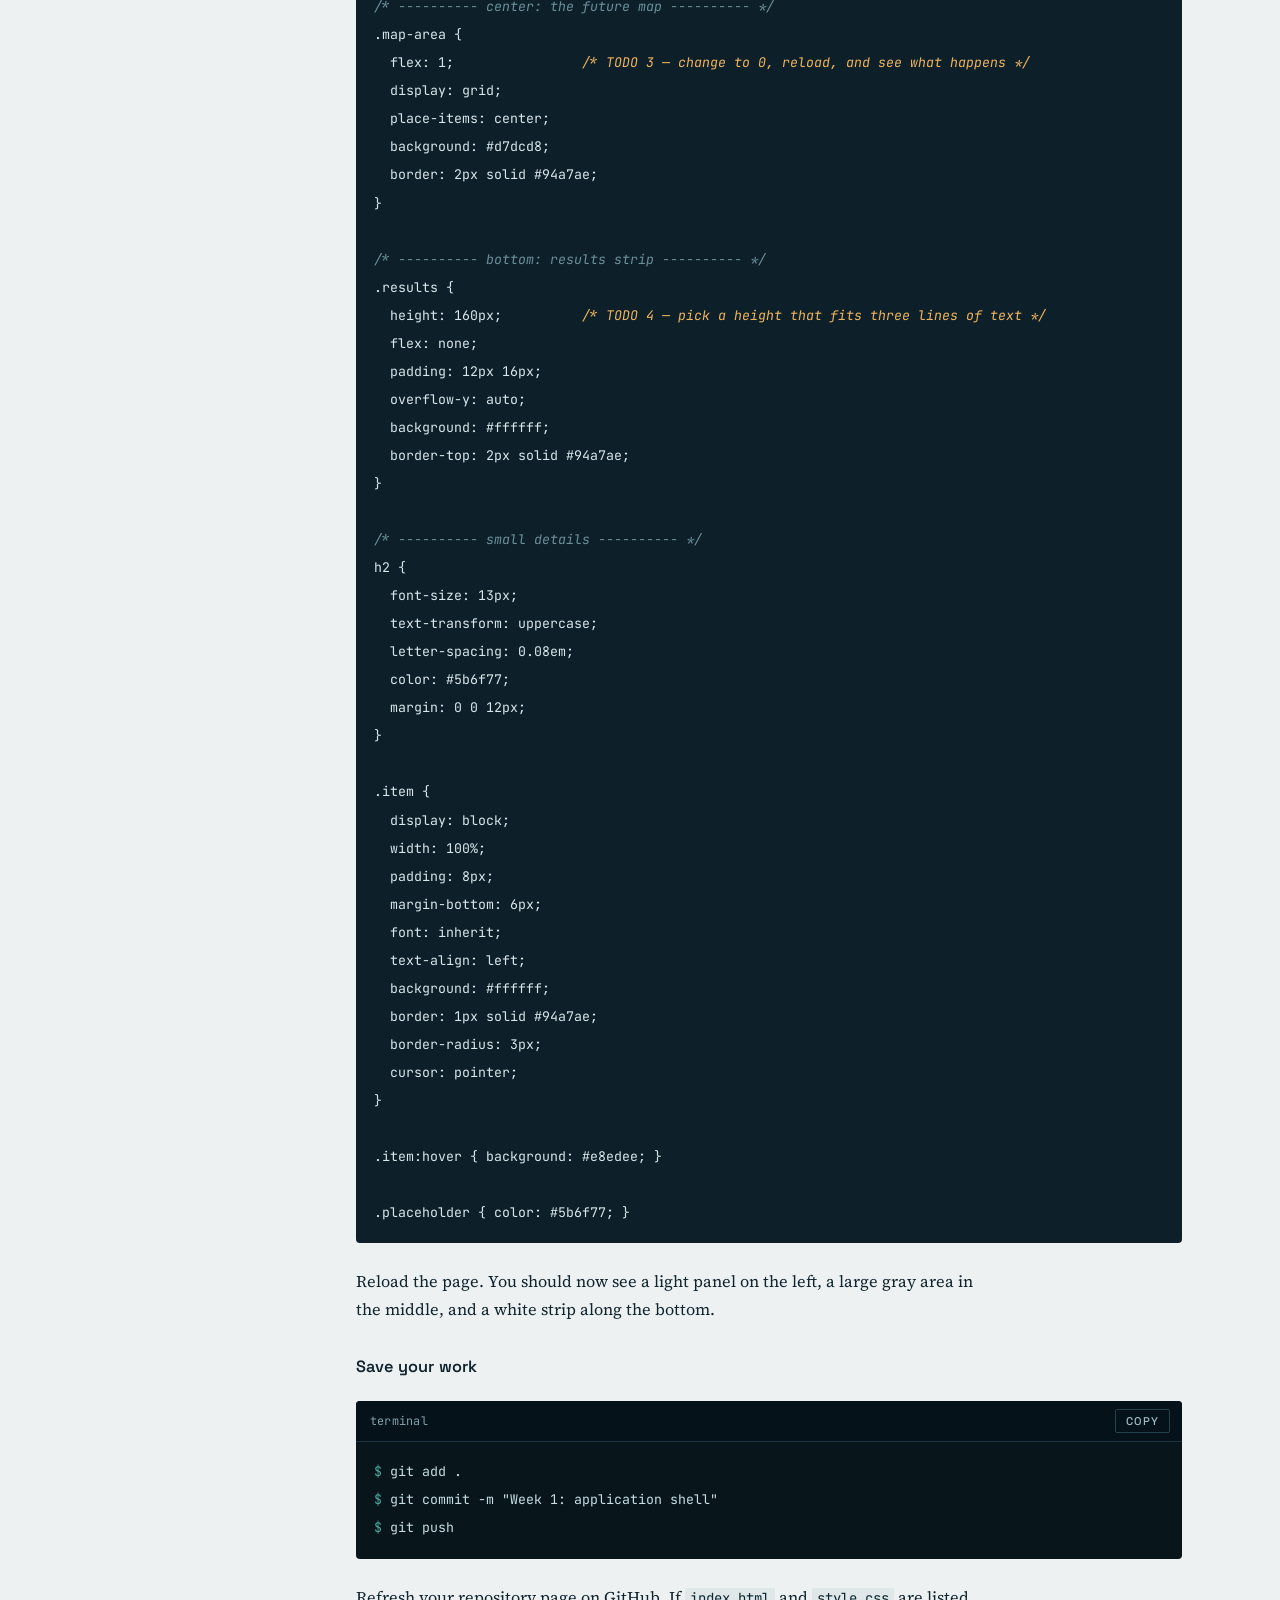
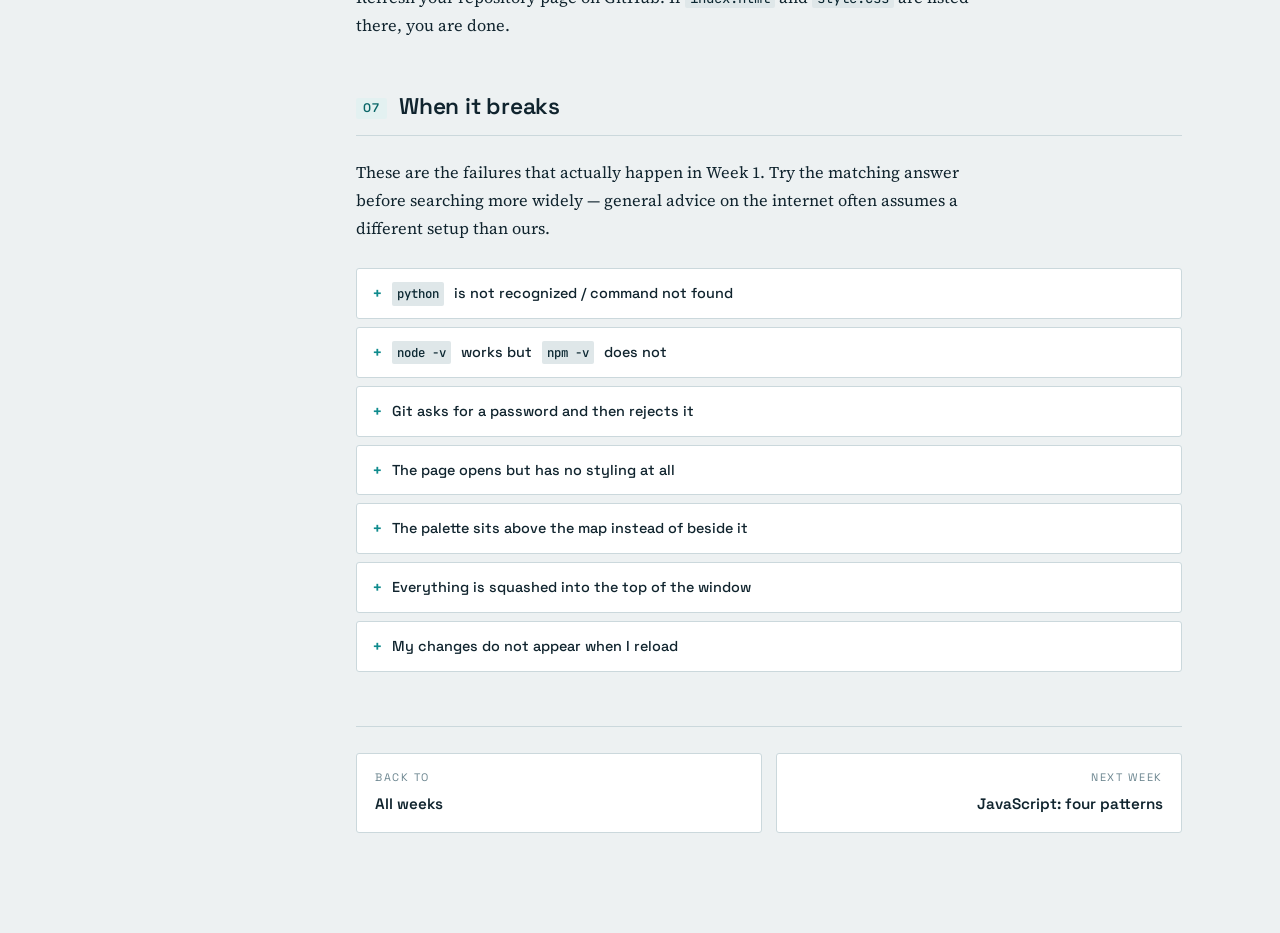
==== commit 1e6bfc8a: "Few Changes" ====
--- a/week02.html
+++ b/week02.html
@@ -136,10 +136,10 @@
       <p>Type each of these lines and press Enter after each one. Do not type the <code>$</code> — it just marks where a command starts.</p>
 
       <figure class="code term" data-file="terminal">
-<pre><code><span class="pr">$</span> node -v
-<span class="pr">$</span> npm -v
-<span class="pr">$</span> python --version
-<span class="pr">$</span> git --version</code></pre>
+<pre><code><span class="pr"></span> node -v
+<span class="pr"></span> npm -v
+<span class="pr"></span> python --version
+<span class="pr"></span> git --version</code></pre>
       </figure>
 
       <p>Each line should answer with a version number — something like <code>v22.11.0</code> or <code>Python 3.12.4</code>. The exact numbers do not matter as long as Node is version 20 or higher and Python is 3.11 or higher.</p>
@@ -168,25 +168,29 @@
 
       <h3>Bring it onto your computer</h3>
       <p>On the repository page, click the green <strong>Code</strong> button and copy the HTTPS address. Back in the VS Code terminal:</p>
-      <p>This is quite a traditional way! You may already know how to use <strong>github desktop</strong> or <strong>GitKraken</strong>. If you do not, then I'd recommend to see <strong>GitKraken</strong> Download it and explore it.</p>
-
+      
       <figure class="code term" data-file="terminal">
 <pre><code><span class="cm"># move to a sensible place first — Documents is fine</span>
 <span class="pr">$</span> cd Documents
 <span class="pr">$</span> git clone https://github.com/YOUR-USERNAME/spatial-app.git
 <span class="pr">$</span> cd spatial-app</code></pre>
-      </figure>
+
+      
+      </figure>
+
 
       <p>Then in VS Code choose <strong>File → Open Folder</strong> and open the <code>spatial-app</code> folder you just cloned. Everything you write for the rest of the semester goes inside it.</p>
+      <p>This is quite a traditional way! You may already know how to use <strong>github desktop</strong> or <strong>GitKraken</strong>. If you do not, then I'd recommend to see <strong>GitKraken</strong> Download it and explore it.</p>
+
 
       <h3>The four commands you need from Git</h3>
       <p>Git has hundreds of commands. You will use four, over and over, and you can ignore the rest until you are curious.</p>
 
       <figure class="code term" data-file="terminal">
-<pre><code><span class="pr">$</span> git status                          <span class="cm"># what have I changed?</span>
-<span class="pr">$</span> git add .                            <span class="cm"># stage everything I changed</span>
-<span class="pr">$</span> git commit -m "Week 1: app shell"    <span class="cm"># save a snapshot, with a note</span>
-<span class="pr">$</span> git push                             <span class="cm"># send it to GitHub</span></code></pre>
+<pre><code><span class="pr"></span> git status                          <span class="cm"># what have I changed?</span>
+<span class="pr"></span> git add .                            <span class="cm"># stage everything I changed</span>
+<span class="pr"></span> git commit -m "Week 1: app shell"    <span class="cm"># save a snapshot, with a note</span>
+<span class="pr"></span> git push                             <span class="cm"># send it to GitHub</span></code></pre>
       </figure>
 
       <div class="note">
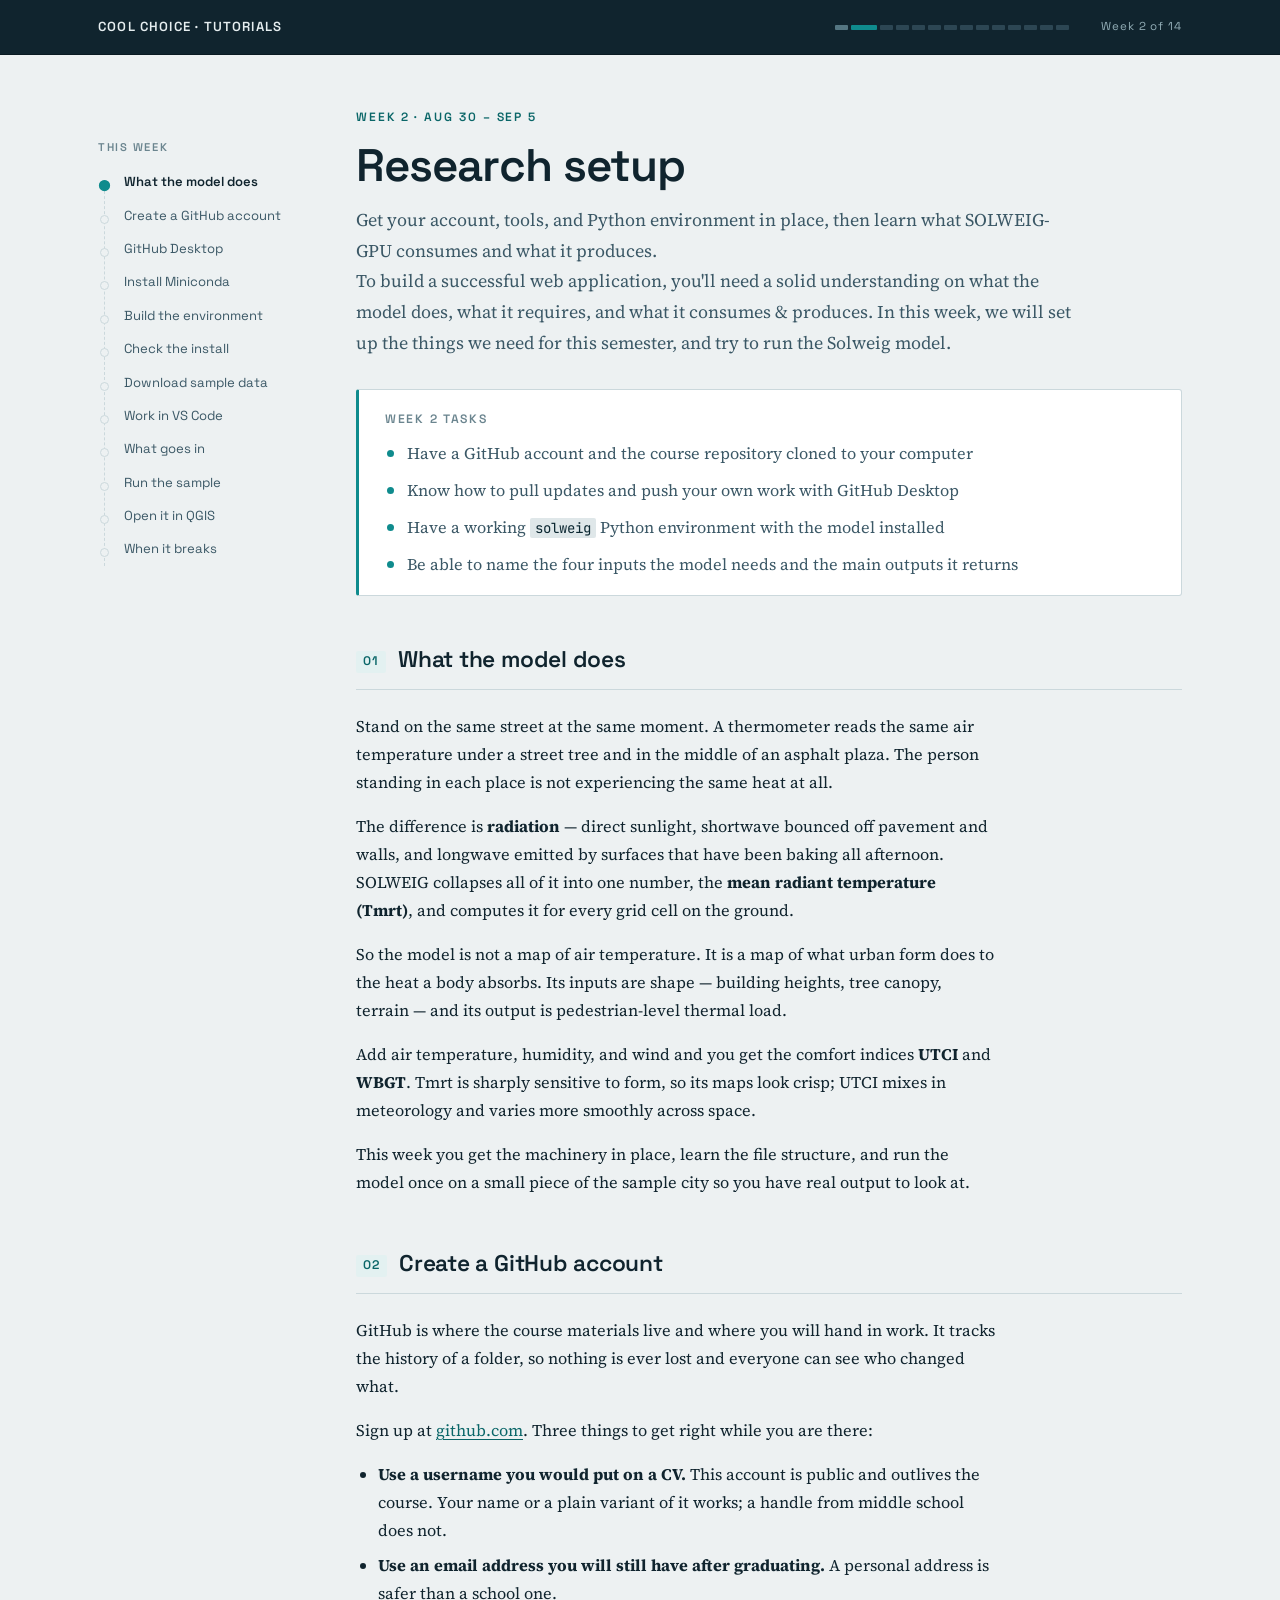
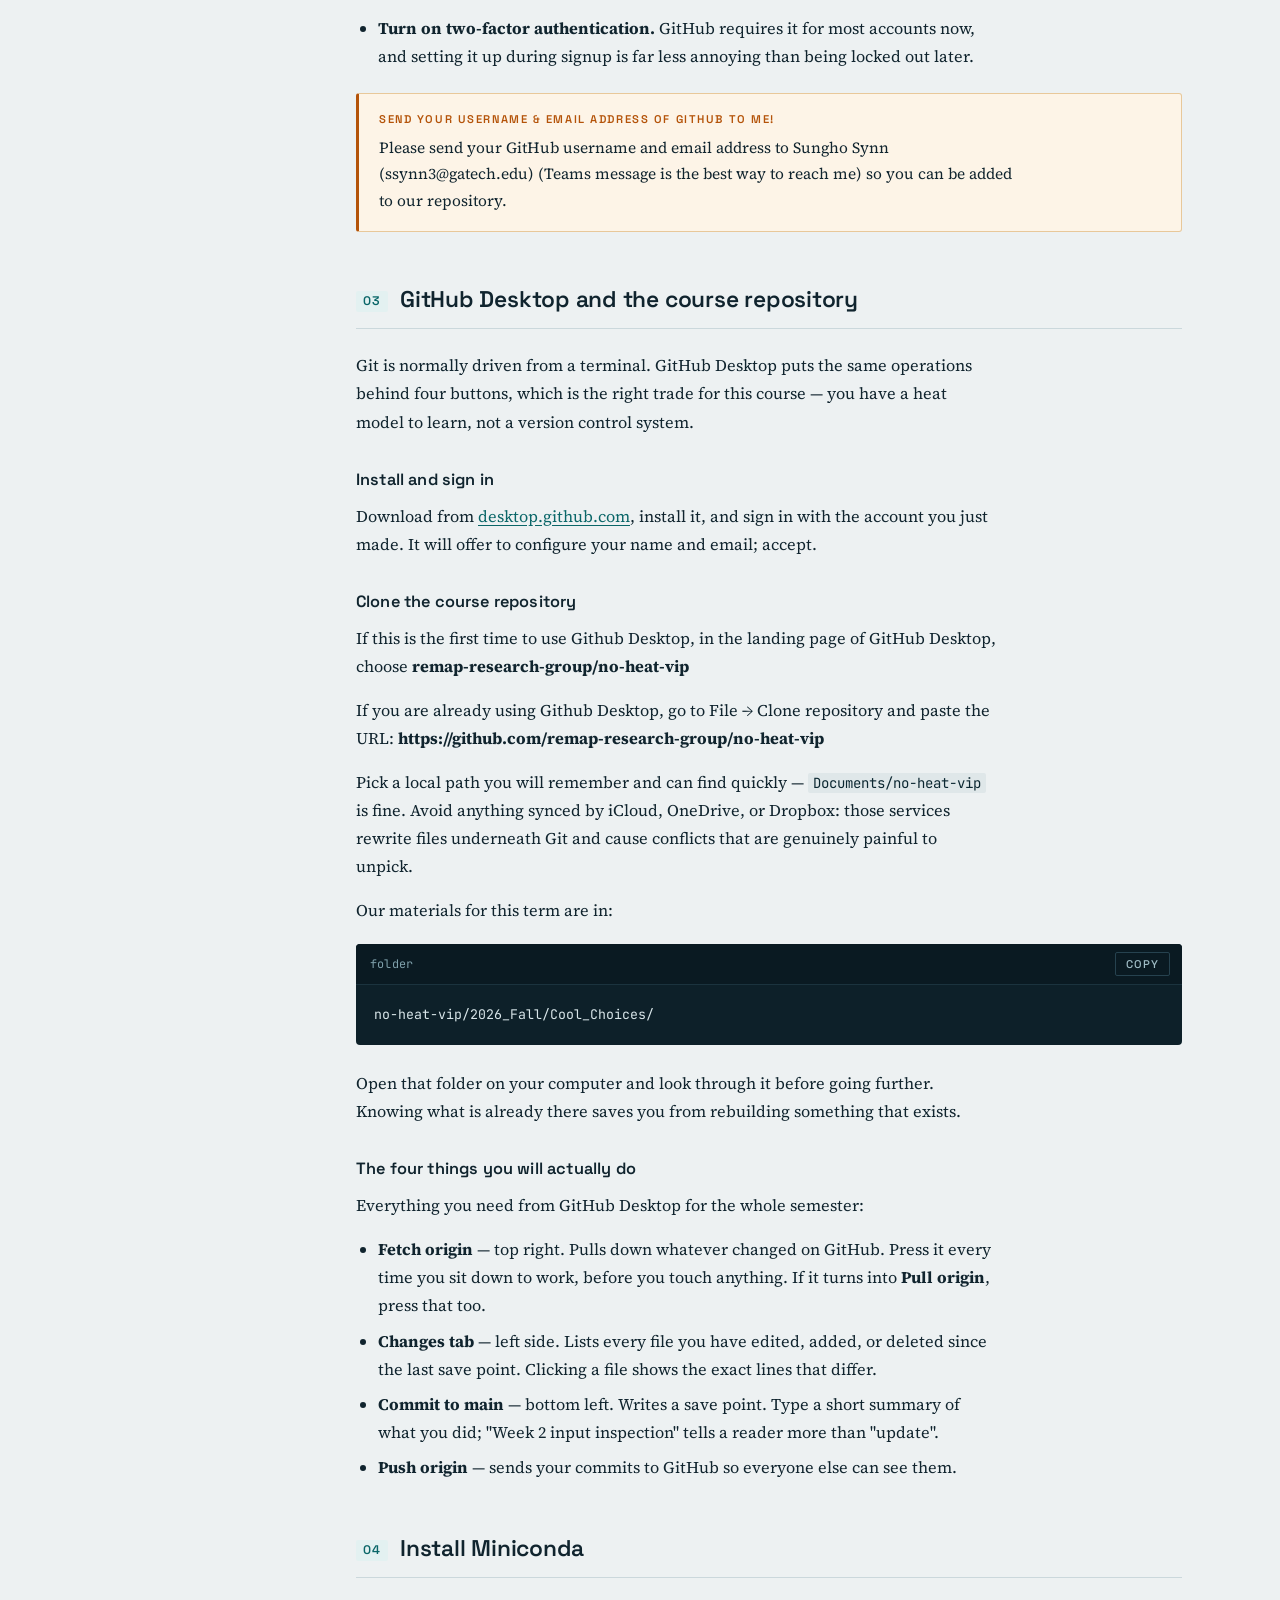
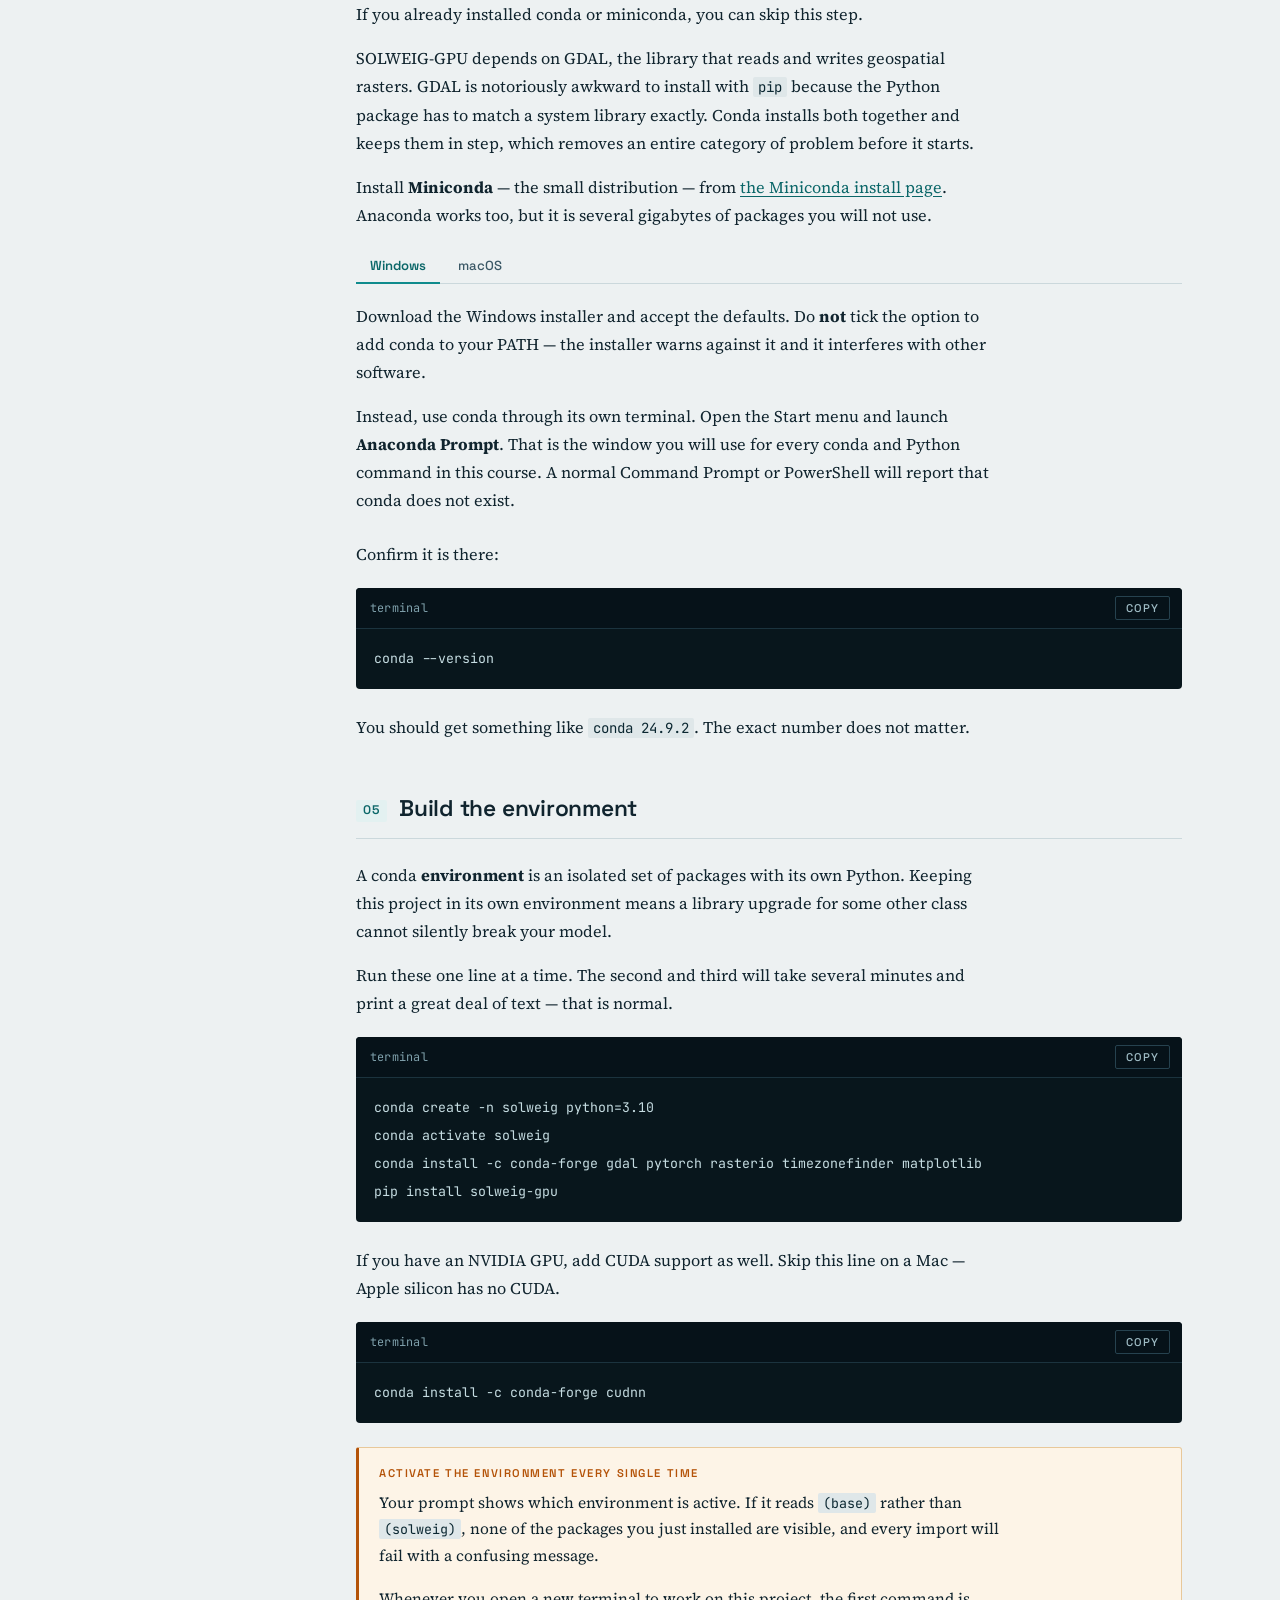
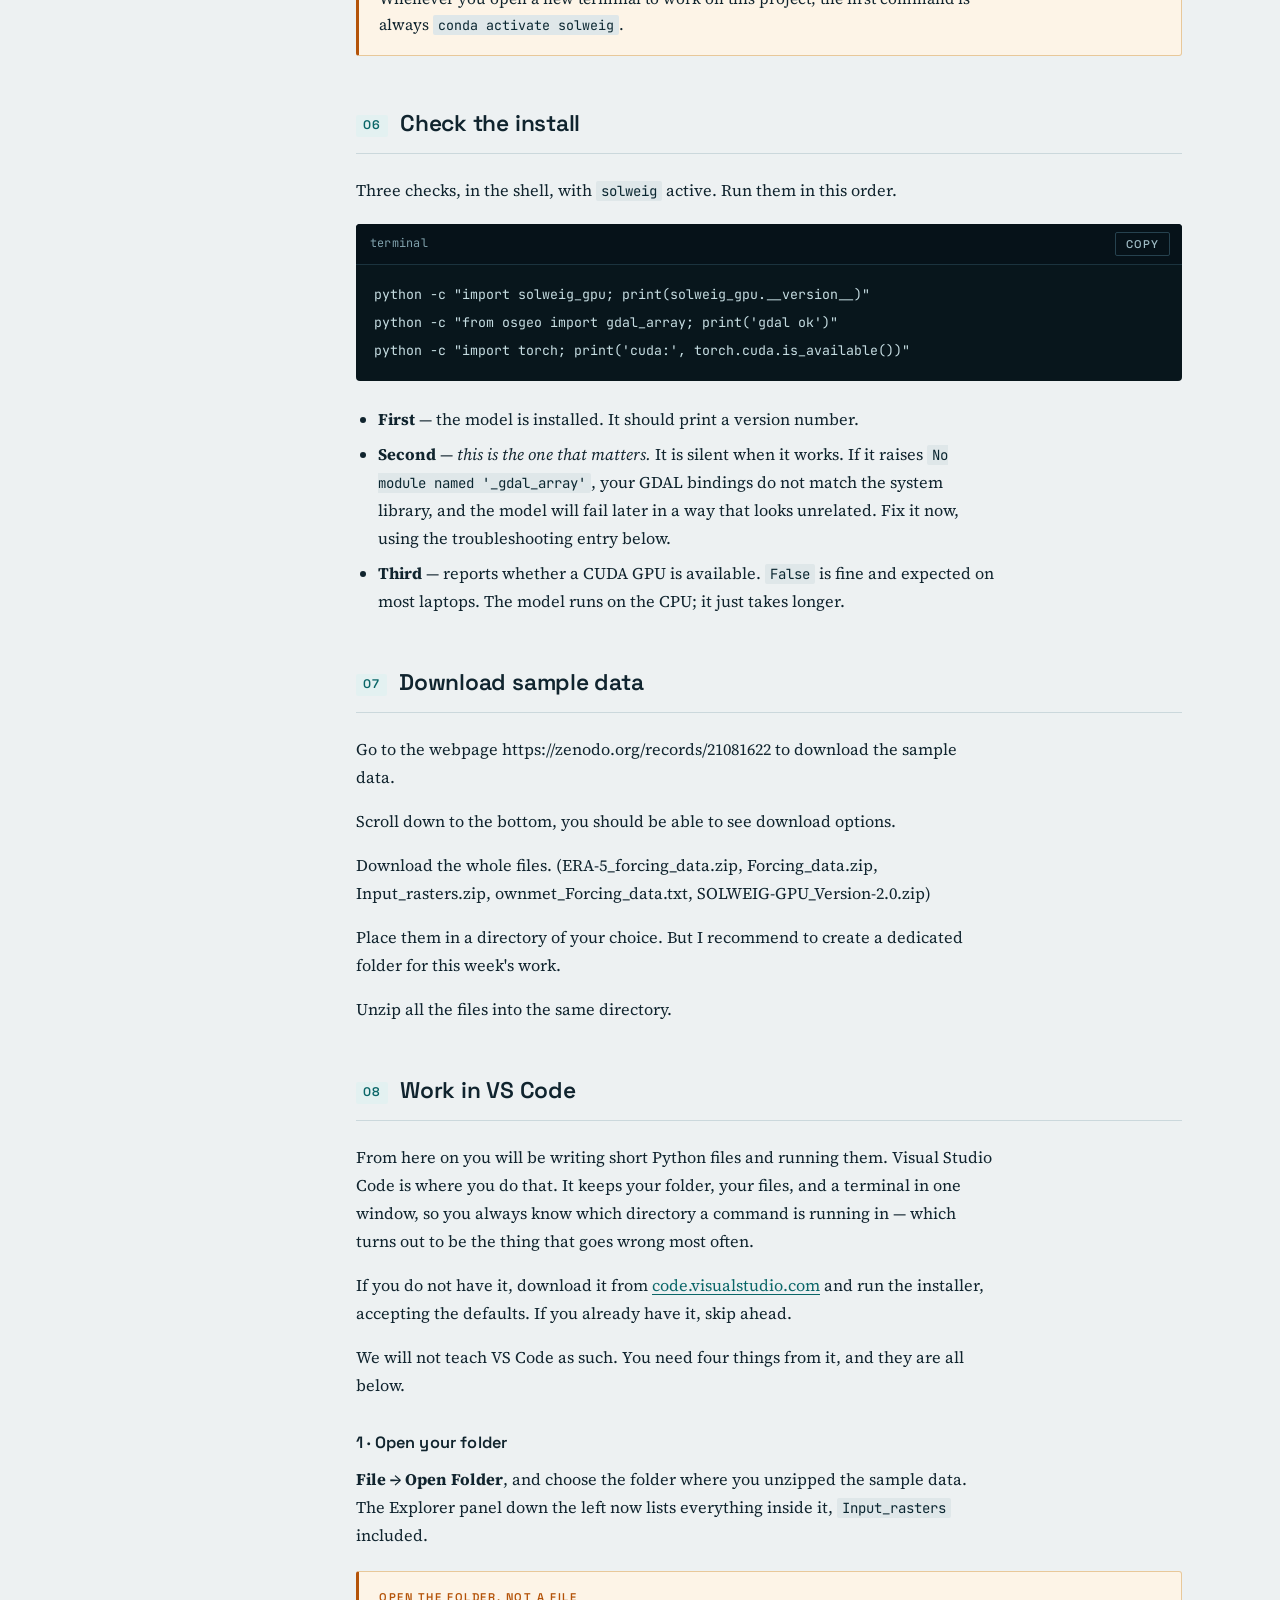
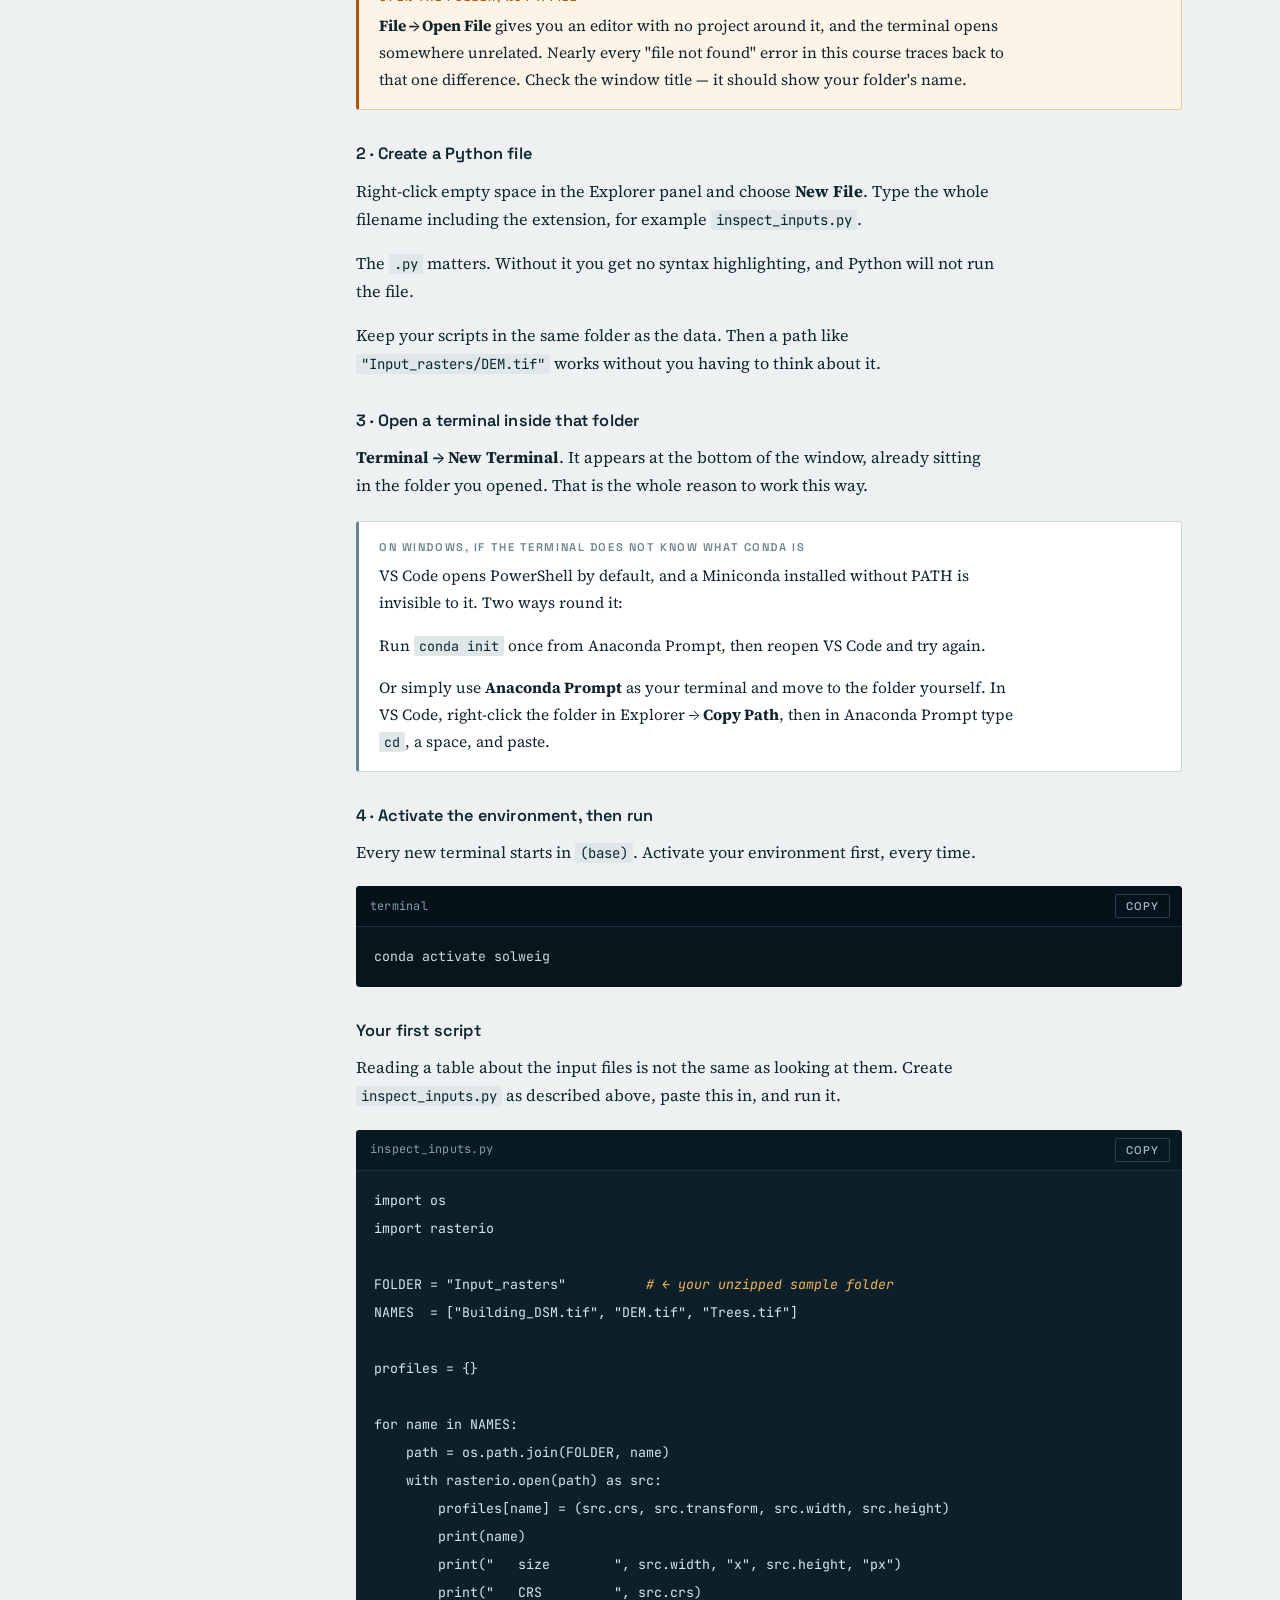
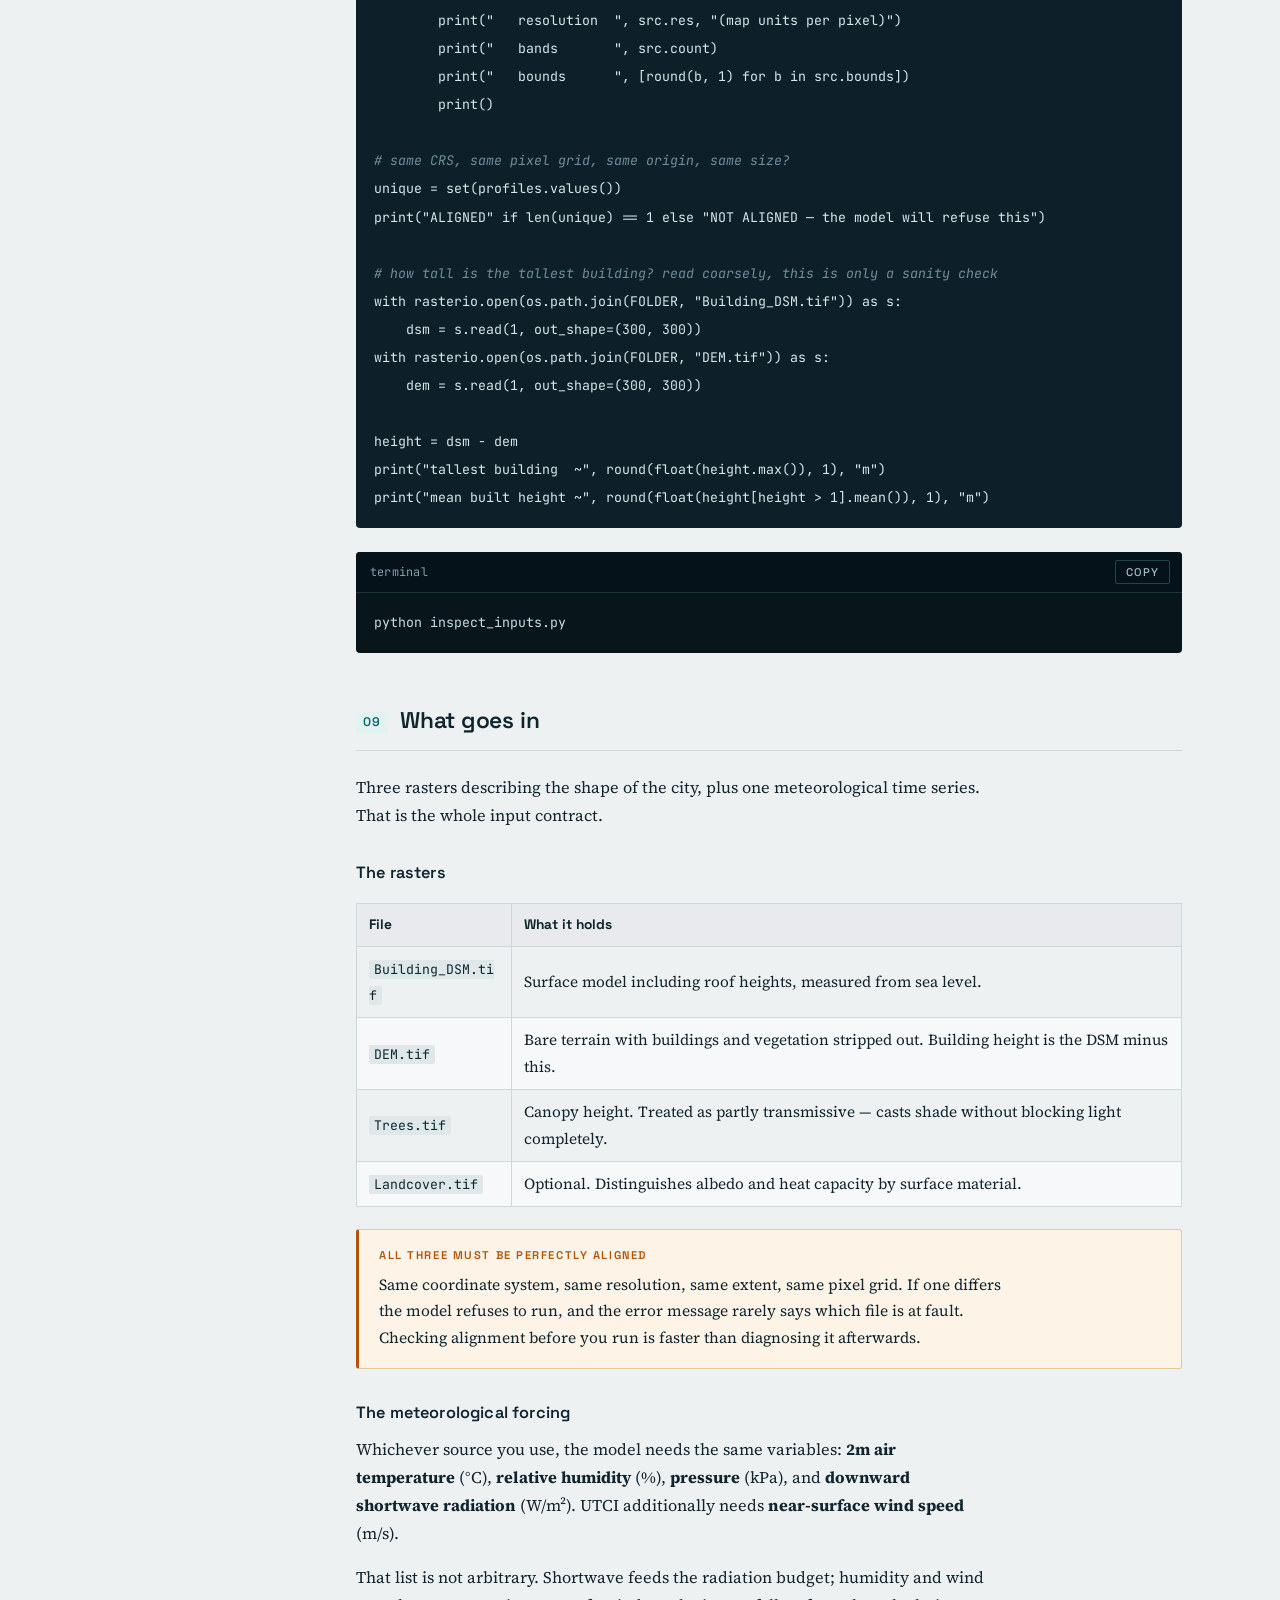
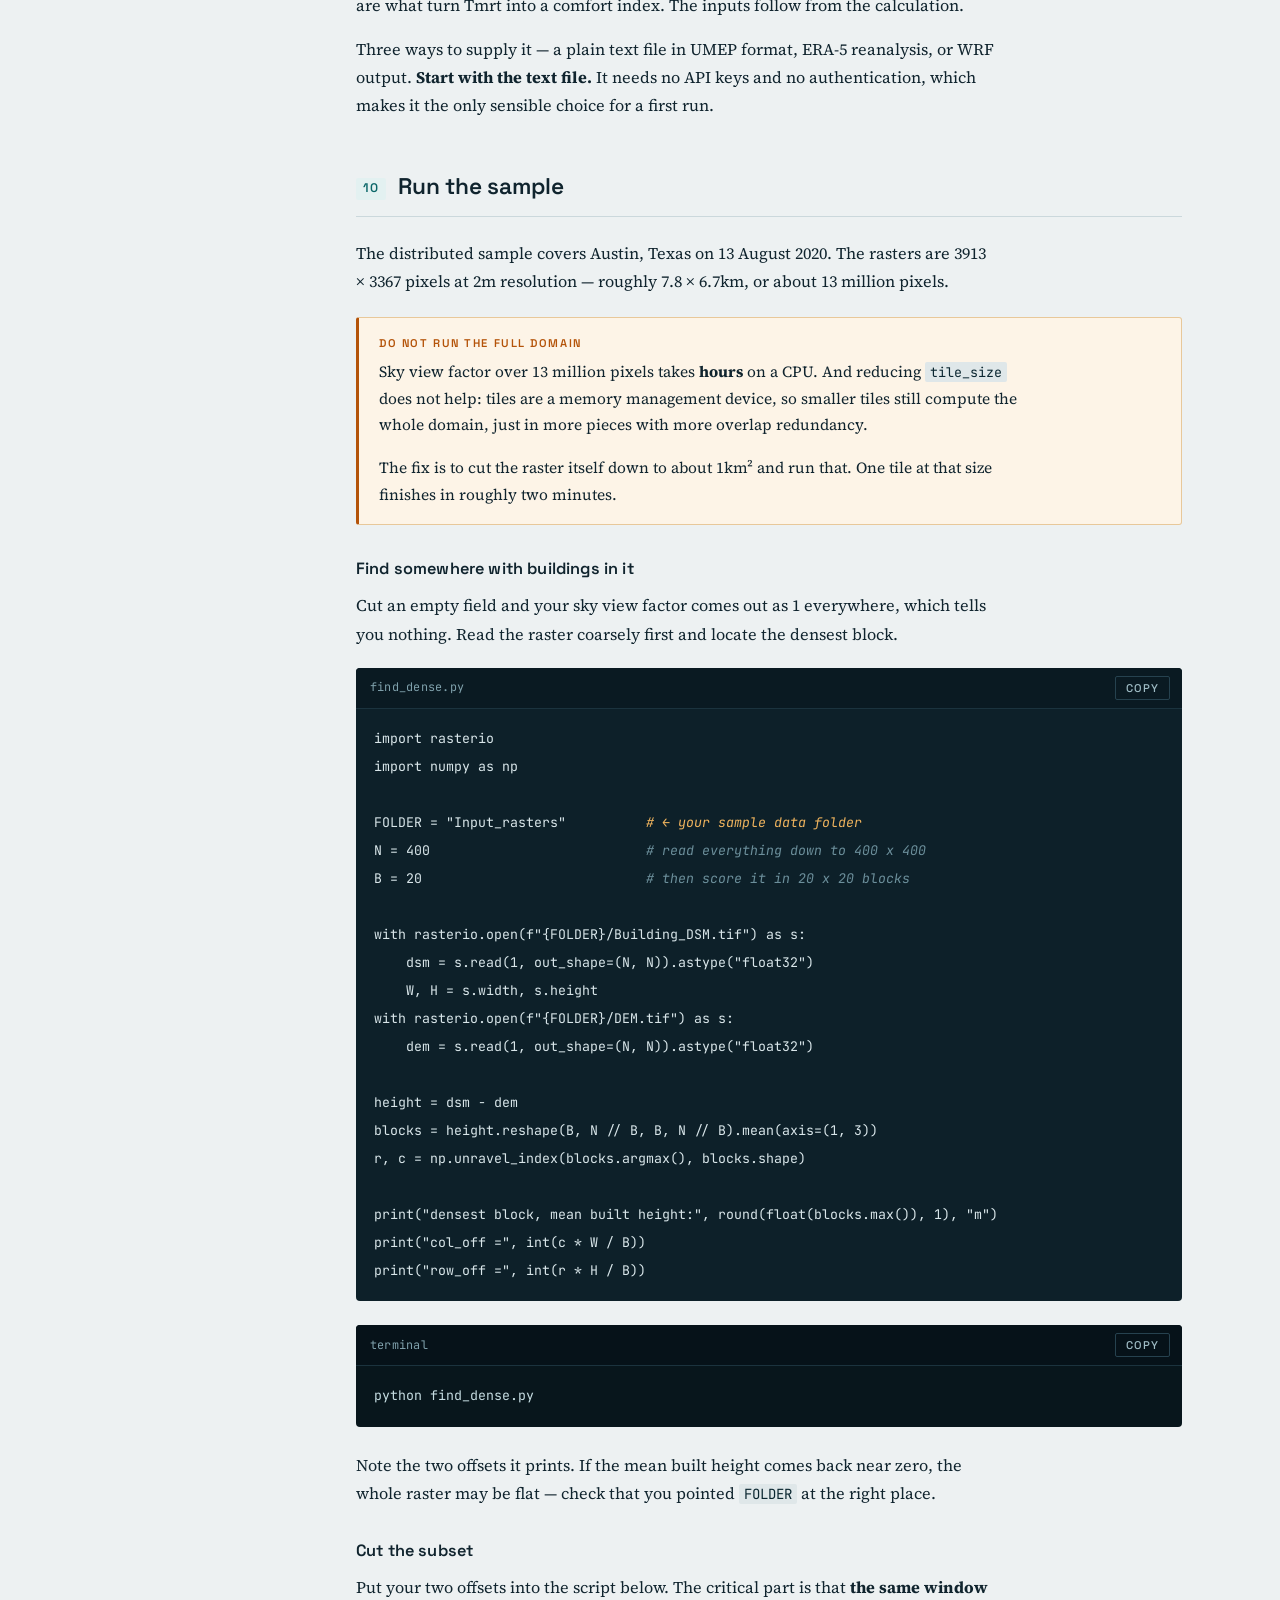
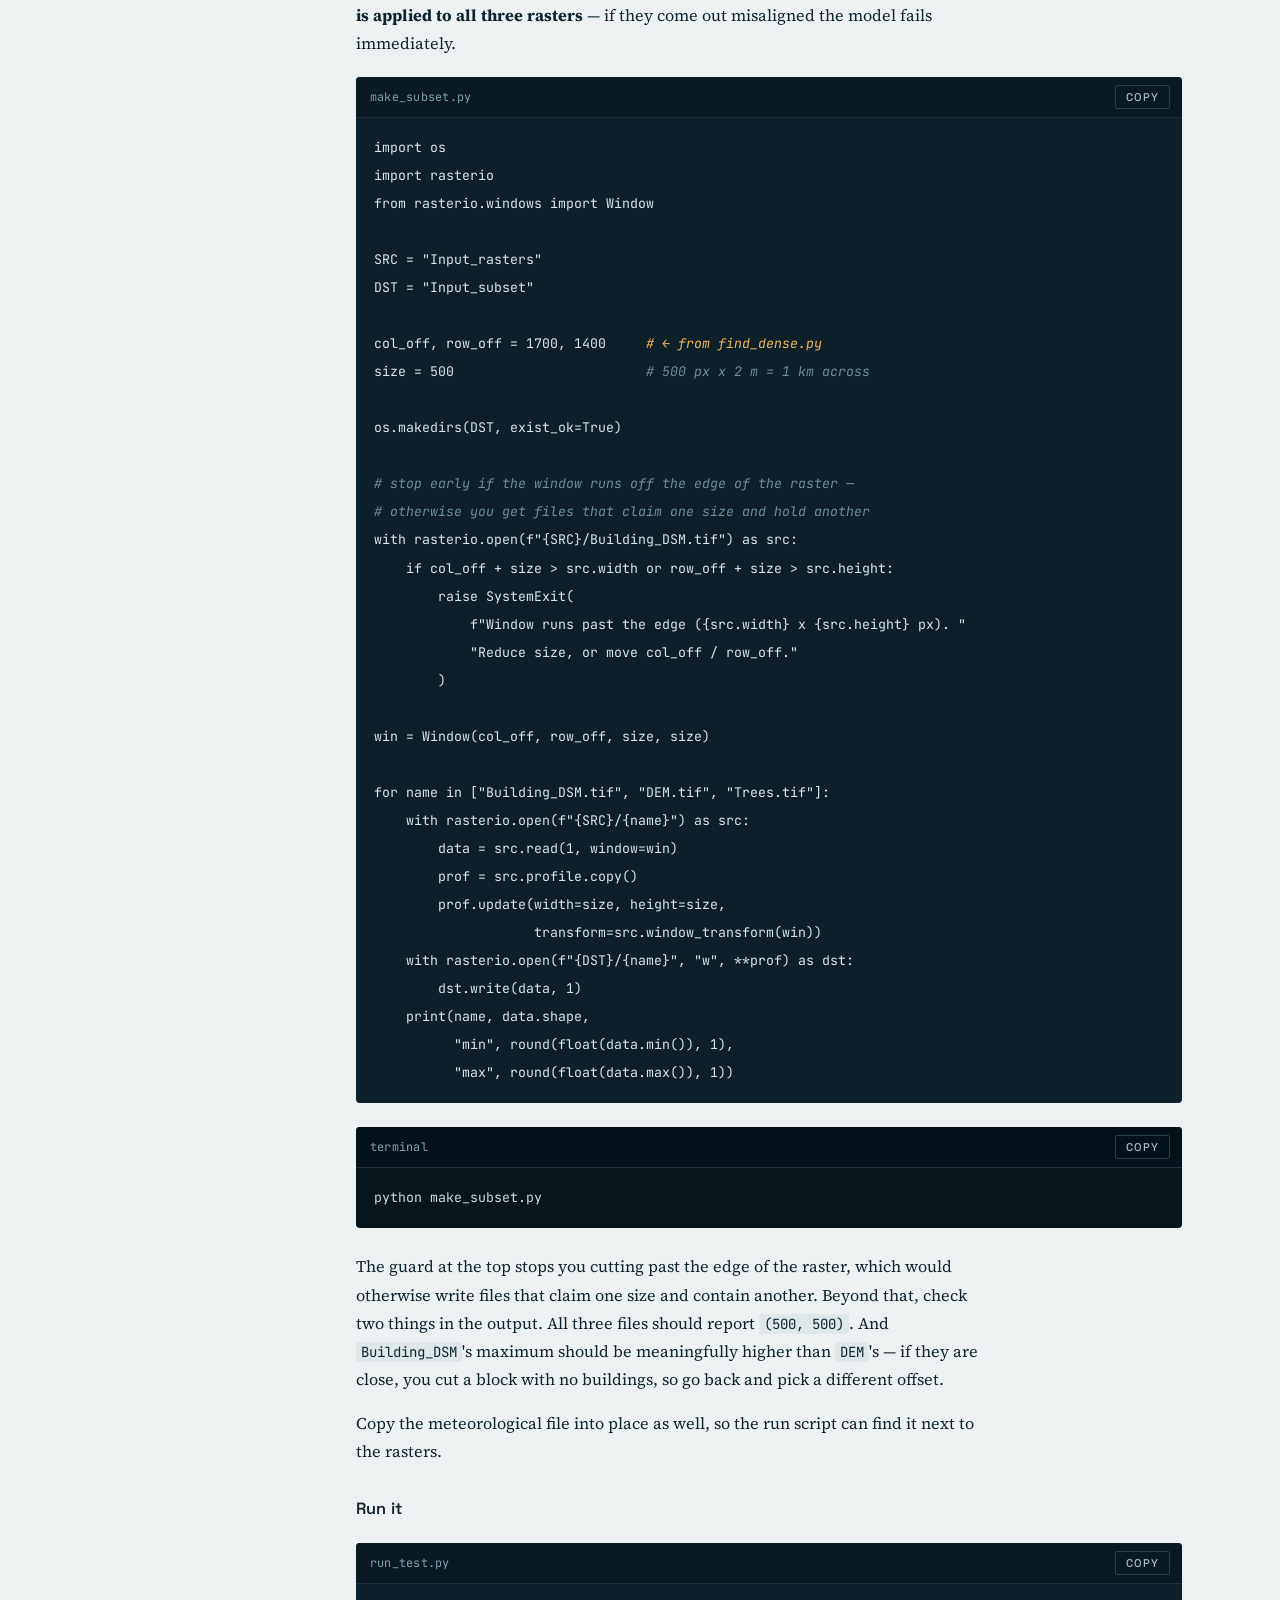
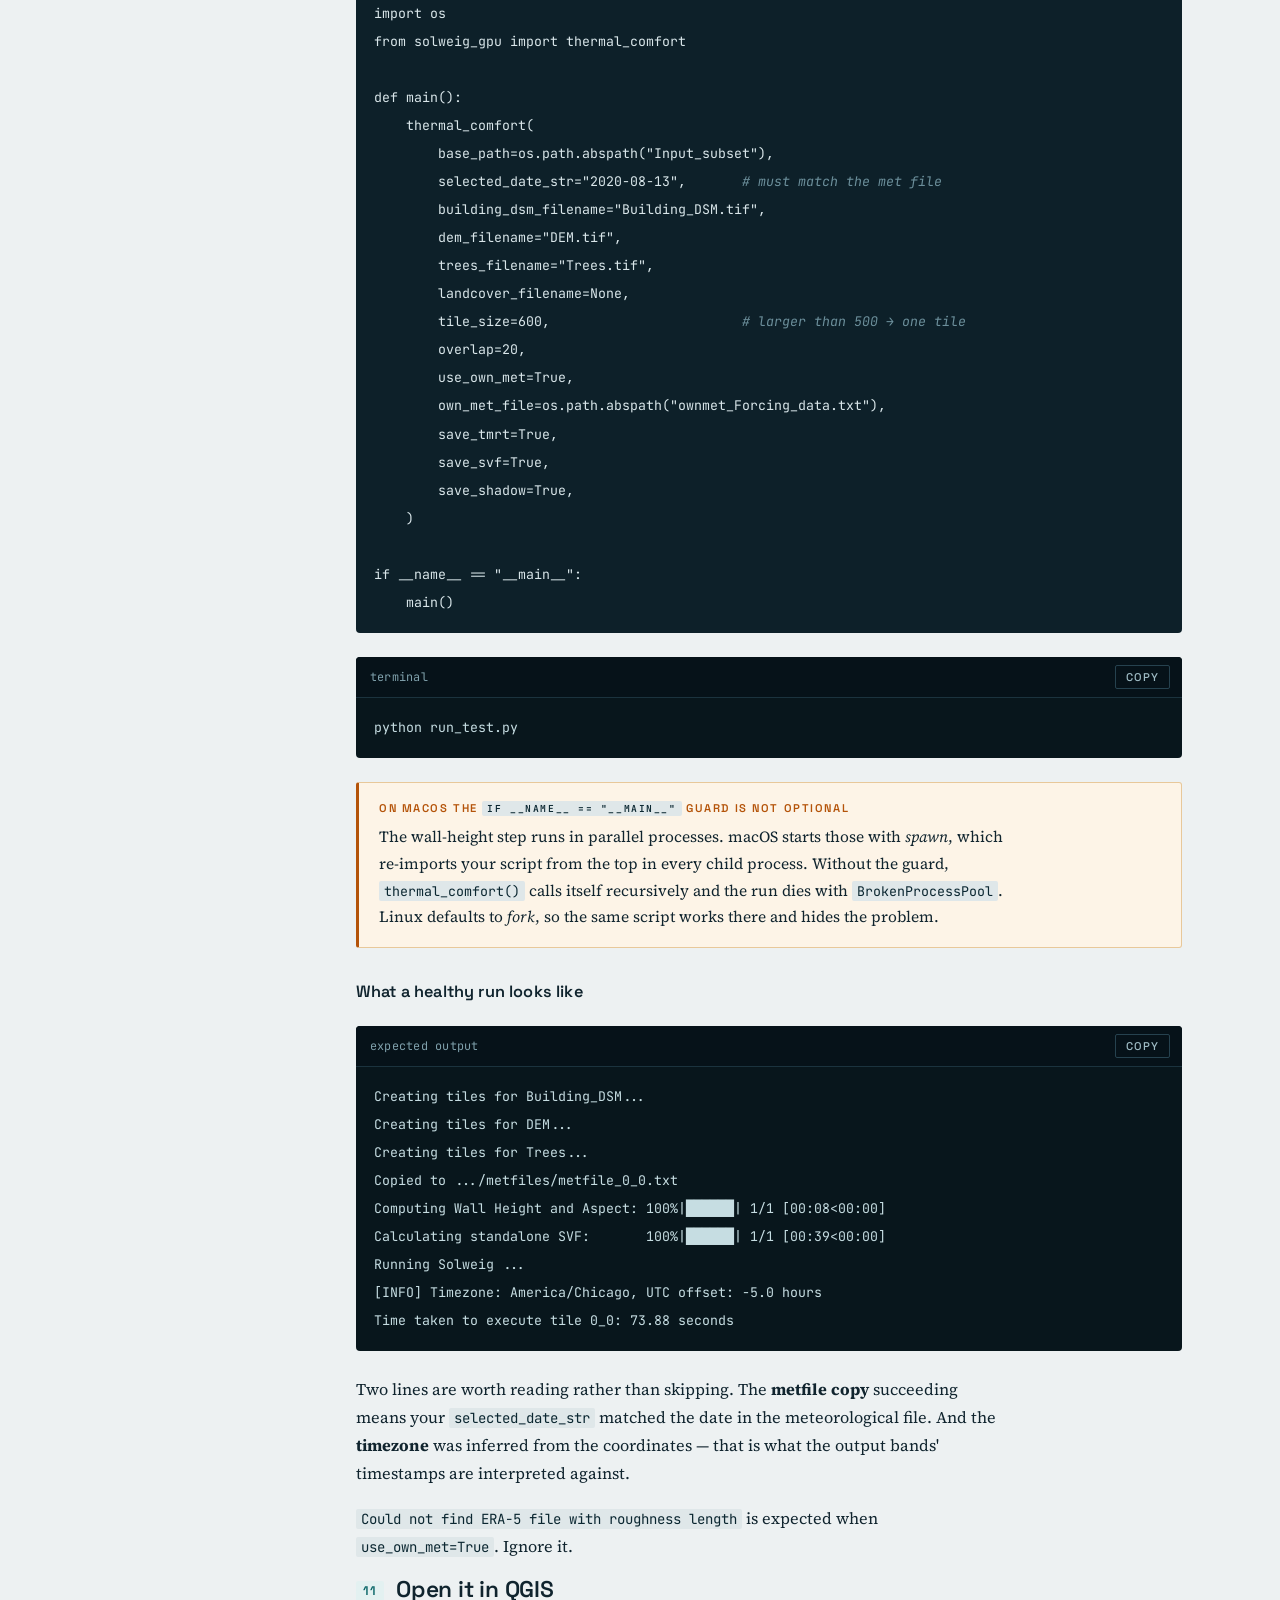
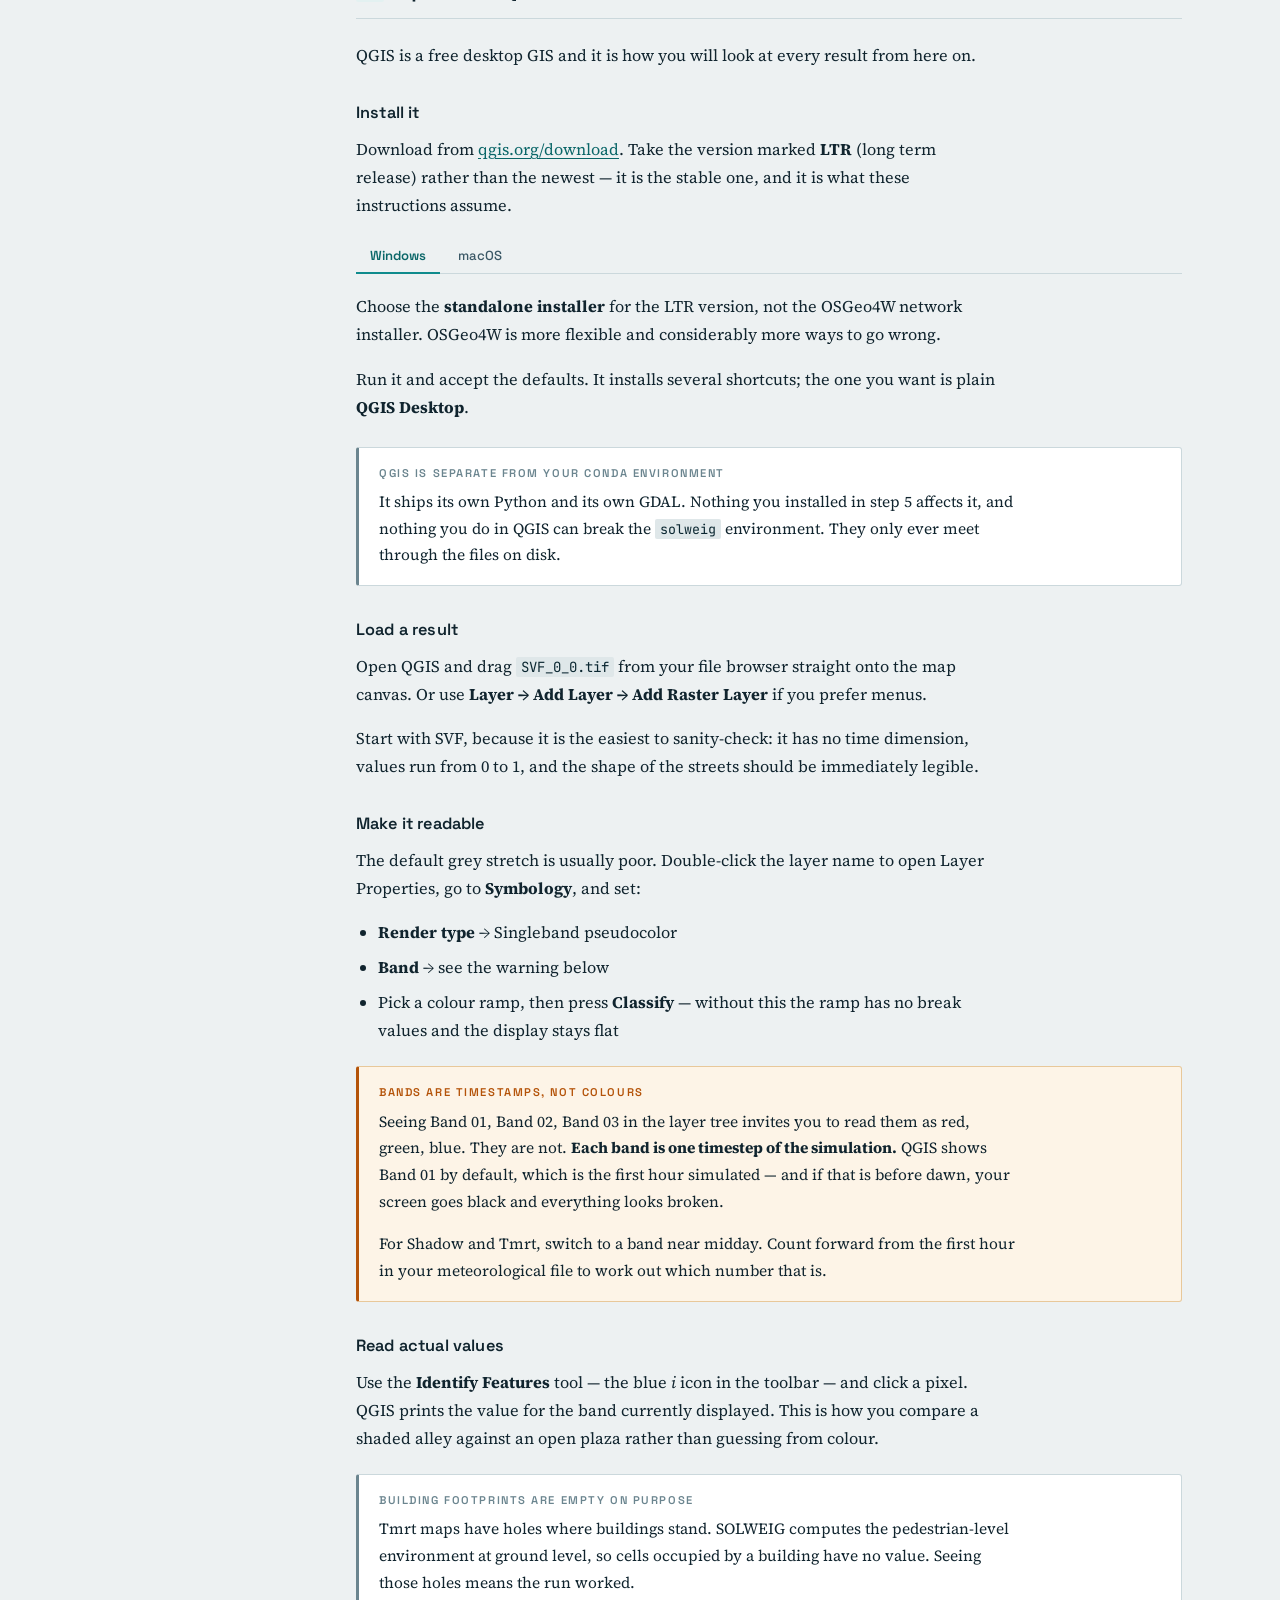
==== commit 7f637c44: "Week 2 Update" ====
--- a/week02.html
+++ b/week02.html
@@ -3,7 +3,7 @@
 <head>
 <meta charset="utf-8">
 <meta name="viewport" content="width=device-width,initial-scale=1">
-<title>Week 1 — Environment and Application Shell</title>
+<title>Week 2 — Research Setup</title>
 <link rel="preconnect" href="https://fonts.googleapis.com">
 <link rel="preconnect" href="https://fonts.gstatic.com" crossorigin>
 <link href="https://fonts.googleapis.com/css2?family=Space+Grotesk:wght@400;500;600;700&family=Source+Serif+4:opsz,wght@8..60,400;8..60,600;8..60,700&family=JetBrains+Mono:wght@400;500&display=swap" rel="stylesheet">
@@ -13,14 +13,14 @@
 
 <header class="topbar">
   <div class="topbar-inner">
-    <a class="brand" href="index.html">Spatial App · Tutorials</a>
+    <a class="brand" href="index.html">Cool Choice · Tutorials</a>
     <div class="ticks">
-      <span class="tick now"></span><span class="tick"></span><span class="tick"></span><span class="tick"></span>
+      <span class="tick done"></span><span class="tick now"></span><span class="tick"></span><span class="tick"></span>
       <span class="tick"></span><span class="tick"></span><span class="tick"></span><span class="tick"></span>
       <span class="tick"></span><span class="tick"></span><span class="tick"></span><span class="tick"></span>
       <span class="tick"></span><span class="tick"></span>
     </div>
-    <span class="ticks-label">Week 1 of 14</span>
+    <span class="ticks-label">Week 2 of 14</span>
   </div>
 </header>
 
@@ -30,12 +30,17 @@
   <nav class="spine" aria-label="On this page">
     <p class="spine-title">This week</p>
     <ol>
-      <li><a href="#see">See the destination</a></li>
-      <li><a href="#install">Install your tools</a></li>
-      <li><a href="#verify">Check it worked</a></li>
-      <li><a href="#repo">Create your repository</a></li>
-      <li><a href="#html">Write the HTML</a></li>
-      <li><a href="#css">Style it with flexbox</a></li>
+      <li><a href="#model">What the model does</a></li>
+      <li><a href="#github">Create a GitHub account</a></li>
+      <li><a href="#desktop">GitHub Desktop</a></li>
+      <li><a href="#conda">Install Miniconda</a></li>
+      <li><a href="#env">Build the environment</a></li>
+      <li><a href="#verify">Check the install</a></li>
+      <li><a href="#sampledata">Download sample data</a></li>
+      <li><a href="#vscode">Work in VS Code</a></li>
+      <li><a href="#inputs">What goes in</a></li>
+      <li><a href="#run">Run the sample</a></li>
+      <li><a href="#qgis">Open it in QGIS</a></li>
       <li><a href="#broken">When it breaks</a></li>
     </ol>
   </nav>
@@ -44,45 +49,100 @@
 
     <div class="page-head">
       <p class="eyebrow">Week 2 · Aug 30 – Sep 5</p>
-      <h1>Environment and application shell</h1>
-      <p class="dek">Install the tools everyone in this class will use, then build the static three-panel layout that the rest of the semester fills in.</p>
+      <h1>Research setup</h1>
+      <p class="dek">Get your account, tools, and Python environment in place, then learn what SOLWEIG-GPU consumes and what it produces.</p>
+      <p class="dek">To build a successful web application, you'll need a solid understanding on what the model does, what it requires, and what it consumes & produces. In this week, we will set up the things we need for this semester, and try to run the Solweig model.</p>
     </div>
 
     <div class="goals">
-      <h2>By the end of this week you will</h2>
+      <h2>Week 2 Tasks</h2>
       <ul>
-        <li>Understand what you are building and how the pieces connect</li>
-        <li>Have a working development environment identical to everyone else's</li>
-        <li>Own a GitHub repository you will use for the whole course</li>
-        <li>Have a three-panel page that looks like the finished application, minus the map</li>
+        <li>Have a GitHub account and the course repository cloned to your computer</li>
+        <li>Know how to pull updates and push your own work with GitHub Desktop</li>
+        <li>Have a working <code>solweig</code> Python environment with the model installed</li>
+        <li>Be able to name the four inputs the model needs and the main outputs it returns</li>
       </ul>
     </div>
 
-    <div class="warn">
-      <span class="lbl">Read this before you start</span>
-      <p>This week is deliberately front-loaded. <strong>Installation is the required half; the layout is the second half.</strong> If installation eats your full two hours because of a path or permission problem, that is normal — hand in the installation evidence, say so, and finish the layout at the start of Week 2.</p>
-      <p>What you must not do is skip installation to reach the visible part faster. Every remaining week assumes these tools exist and work.</p>
-    </div>
-
-    <!-- ============================================ -->
-    <section id="see">
-      <h2><span class="n">01</span> See the destination</h2>
-      <hr class="h2-rule">
-      <p>Before touching anything, watch the demonstration of the finished application. Two hours a week for thirteen weeks is a long time to spend without a clear picture of where it ends, and almost every decision in these tutorials makes more sense once you have seen the result.</p>
-      <p>The application has three moving parts, and you will build them in this order:</p>
+    <!-- ============================================ -->
+    <section id="model">
+      <h2><span class="n">01</span> What the model does</h2>
+      <hr class="h2-rule">
+      <p>Stand on the same street at the same moment. A thermometer reads the same air temperature under a street tree and in the middle of an asphalt plaza. The person standing in each place is not experiencing the same heat at all.</p>
+      <p>The difference is <strong>radiation</strong> — direct sunlight, shortwave bounced off pavement and walls, and longwave emitted by surfaces that have been baking all afternoon. SOLWEIG collapses all of it into one number, the <strong>mean radiant temperature (Tmrt)</strong>, and computes it for every grid cell on the ground.</p>
+
+      <p>So the model is not a map of air temperature. It is a map of what urban form does to the heat a body absorbs. Its inputs are shape — building heights, tree canopy, terrain — and its output is pedestrian-level thermal load.</p>
+
+      <p>Add air temperature, humidity, and wind and you get the comfort indices <strong>UTCI</strong> and <strong>WBGT</strong>. Tmrt is sharply sensitive to form, so its maps look crisp; UTCI mixes in meteorology and varies more smoothly across space.</p>
+
+      <p>This week you get the machinery in place, learn the file structure, and run the model once on a small piece of the sample city so you have real output to look at.</p>
+    </section>
+
+    <!-- ============================================ -->
+    <section id="github">
+      <h2><span class="n">02</span> Create a GitHub account</h2>
+      <hr class="h2-rule">
+      <p>GitHub is where the course materials live and where you will hand in work. It tracks the history of a folder, so nothing is ever lost and everyone can see who changed what.</p>
+
+      <p>Sign up at <a href="https://github.com" target="_blank" rel="noopener">github.com</a>. Three things to get right while you are there:</p>
+
       <ul>
-        <li><strong>A frontend</strong> — the page in the browser. It shows a map, lets you place components on it, and displays results. Weeks 1 to 6.</li>
-        <li><strong>A backend</strong> — a Python program running on a server. It receives your placements and calculates something from them. Weeks 7 to 10.</li>
-        <li><strong>A connection</strong> — the frontend sends data to the backend and gets an answer back, as JSON. Weeks 8 and 9.</li>
+        <li><strong>Use a username you would put on a CV.</strong> This account is public and outlives the course. Your name or a plain variant of it works; a handle from middle school does not.</li>
+        <li><strong>Use an email address you will still have after graduating.</strong> A personal address is safer than a school one.</li>
+        <li><strong>Turn on two-factor authentication.</strong> GitHub requires it for most accounts now, and setting it up during signup is far less annoying than being locked out later.</li>
       </ul>
-      <p>You do not need to understand how any of that works yet. You will meet each concept again, in context, at the moment you need it. Right now it is enough to know that the thing you are building has three parts and that they talk to each other over the network.</p>
-    </section>
-
-    <!-- ============================================ -->
-    <section id="install">
-      <h2><span class="n">02</span> Install your tools</h2>
-      <hr class="h2-rule">
-      <p>Four things, in this order. Take the default options in every installer unless a step below says otherwise.</p>
+
+      <div class="warn">
+        <span class="lbl">Send your username & email address of GitHub to me!</span>
+        <p>Please send your GitHub username and email address to Sungho Synn (ssynn3@gatech.edu) (Teams message is the best way to reach me) so you can be added to our repository.</p>
+      </div>
+
+    </section>
+
+    <!-- ============================================ -->
+    <section id="desktop">
+      <h2><span class="n">03</span> GitHub Desktop and the course repository</h2>
+      <hr class="h2-rule">
+      <p>Git is normally driven from a terminal. GitHub Desktop puts the same operations behind four buttons, which is the right trade for this course — you have a heat model to learn, not a version control system.</p>
+
+      <h3>Install and sign in</h3>
+      <p>Download from <a href="https://desktop.github.com" target="_blank" rel="noopener">desktop.github.com</a>, install it, and sign in with the account you just made. It will offer to configure your name and email; accept.</p>
+
+      <h3>Clone the course repository</h3>
+      <p>If this is the first time to use Github Desktop, in the landing page of GitHub Desktop, choose <strong>remap-research-group/no-heat-vip</strong></p>
+
+      <p>If you are already using Github Desktop, go to File → Clone repository and paste the URL: <strong>https://github.com/remap-research-group/no-heat-vip</strong></p>
+
+      <p>Pick a local path you will remember and can find quickly — <code>Documents/no-heat-vip</code> is fine. Avoid anything synced by iCloud, OneDrive, or Dropbox: those services rewrite files underneath Git and cause conflicts that are genuinely painful to unpick.</p>
+
+      <p>Our materials for this term are in:</p>
+
+      <figure class="code" data-file="folder">
+<pre><code>no-heat-vip/2026_Fall/Cool_Choices/</code></pre>
+      </figure>
+
+      <p>Open that folder on your computer and look through it before going further. Knowing what is already there saves you from rebuilding something that exists.</p>
+
+      <h3>The four things you will actually do</h3>
+      <p>Everything you need from GitHub Desktop for the whole semester:</p>
+
+      <ul>
+        <li><strong>Fetch origin</strong> — top right. Pulls down whatever changed on GitHub. Press it every time you sit down to work, before you touch anything. If it turns into <strong>Pull origin</strong>, press that too.</li>
+        <li><strong>Changes tab</strong> — left side. Lists every file you have edited, added, or deleted since the last save point. Clicking a file shows the exact lines that differ.</li>
+        <li><strong>Commit to main</strong> — bottom left. Writes a save point. Type a short summary of what you did; "Week 2 input inspection" tells a reader more than "update".</li>
+        <li><strong>Push origin</strong> — sends your commits to GitHub so everyone else can see them.</li>
+      </ul>
+
+    </section>
+
+    <!-- ============================================ -->
+    <section id="conda">
+      <h2><span class="n">04</span> Install Miniconda</h2>
+      <hr class="h2-rule">
+      <p>If you already installed conda or miniconda, you can skip this step.</p>
+      <p>SOLWEIG-GPU depends on GDAL, the library that reads and writes geospatial rasters. GDAL is notoriously awkward to install with <code>pip</code> because the Python package has to match a system library exactly. Conda installs both together and keeps them in step, which removes an entire category of problem before it starts.</p>
+
+      <p>Install <strong>Miniconda</strong> — the small distribution — from <a href="https://www.anaconda.com/docs/getting-started/miniconda/install" target="_blank" rel="noopener">the Miniconda install page</a>. Anaconda works too, but it is several gigabytes of packages you will not use.</p>
 
       <div class="tabs">
         <div class="tabs-bar" role="tablist">
@@ -91,343 +151,588 @@
         </div>
 
         <div class="tabs-panel" id="p-win" role="tabpanel" aria-labelledby="t-win">
-          <h3>1 · Visual Studio Code</h3>
-          <p>Download from <a href="https://code.visualstudio.com" target="_blank" rel="noopener">code.visualstudio.com</a> and run the installer. This is the program you write code in.</p>
-
-          <h3>2 · Node.js</h3>
-          <p>Download the <strong>LTS</strong> version from <a href="https://nodejs.org" target="_blank" rel="noopener">nodejs.org</a>. LTS means "long-term support" — it is the stable one, and the one this course expects. Do not take the version labelled Current.</p>
-
-          <h3>3 · Python</h3>
-          <p>Download Python 3.11 or later from <a href="https://www.python.org/downloads/" target="_blank" rel="noopener">python.org/downloads</a>.</p>
-          <div class="warn">
-            <span class="lbl">One checkbox decides your semester</span>
-            <p>On the first screen of the Python installer, tick <strong>Add python.exe to PATH</strong> before clicking Install. It is easy to miss and it is off by default. Without it, your computer will not know what the word <code>python</code> means, and you will spend Week 7 fighting your own machine instead of writing code.</p>
-          </div>
-
-          <h3>4 · Git</h3>
-          <p>Download from <a href="https://git-scm.com/download/win" target="_blank" rel="noopener">git-scm.com/download/win</a>. The installer asks a lot of questions; accept every default. Git is how you save your work and how you hand it in.</p>
+          <p>Download the Windows installer and accept the defaults. Do <strong>not</strong> tick the option to add conda to your PATH — the installer warns against it and it interferes with other software.</p>
+          <p>Instead, use conda through its own terminal. Open the Start menu and launch <strong>Anaconda Prompt</strong>. That is the window you will use for every conda and Python command in this course. A normal Command Prompt or PowerShell will report that conda does not exist.</p>
         </div>
 
         <div class="tabs-panel" id="p-mac" role="tabpanel" aria-labelledby="t-mac" hidden>
-          <h3>1 · Visual Studio Code</h3>
-          <p>Download from <a href="https://code.visualstudio.com" target="_blank" rel="noopener">code.visualstudio.com</a>, then drag the app into your Applications folder. This is the program you write code in.</p>
-
-          <h3>2 · Node.js</h3>
-          <p>Download the <strong>LTS</strong> installer from <a href="https://nodejs.org" target="_blank" rel="noopener">nodejs.org</a>. LTS means "long-term support" — it is the stable one, and the one this course expects. Do not take the version labelled Current.</p>
-
-          <h3>3 · Python</h3>
-          <p>macOS ships with an old Python that will not do. Download 3.11 or later from <a href="https://www.python.org/downloads/" target="_blank" rel="noopener">python.org/downloads</a> and run the installer.</p>
-          <div class="note">
-            <span class="lbl">On a Mac the command is python3</span>
-            <p>Throughout this course, wherever a tutorial writes <code>python</code>, type <code>python3</code> instead. The same applies to <code>pip</code>, which becomes <code>pip3</code>. Plain <code>python</code> on a Mac points at the old system copy.</p>
-          </div>
-
-          <h3>4 · Git</h3>
-          <p>Open Terminal and run <code>xcode-select --install</code>, then accept the dialog that appears. This installs Git along with the other command line tools. If it reports that the tools are already installed, you are done.</p>
+          <p>Download the <code>.pkg</code> installer matching your chip — <strong>Apple silicon</strong> for M1 through M4, <strong>Intel</strong> for older machines. If you are unsure, check  → About This Mac.</p>
+          <p>Run the installer, then <strong>quit Terminal completely and reopen it</strong>. Your prompt should now begin with <code>(base)</code>, which means conda is active.</p>
         </div>
       </div>
+
+      <p>Confirm it is there:</p>
+
+      <figure class="code term" data-file="terminal">
+<pre><code>conda --version</code></pre>
+      </figure>
+
+      <p>You should get something like <code>conda 24.9.2</code>. The exact number does not matter.</p>
+    </section>
+
+    <!-- ============================================ -->
+    <section id="env">
+      <h2><span class="n">05</span> Build the environment</h2>
+      <hr class="h2-rule">
+      <p>A conda <strong>environment</strong> is an isolated set of packages with its own Python. Keeping this project in its own environment means a library upgrade for some other class cannot silently break your model.</p>
+
+      <p>Run these one line at a time. The second and third will take several minutes and print a great deal of text — that is normal.</p>
+
+      <figure class="code term" data-file="terminal">
+<pre><code>conda create -n solweig python=3.10
+conda activate solweig
+conda install -c conda-forge gdal pytorch rasterio timezonefinder matplotlib
+pip install solweig-gpu</code></pre>
+      </figure>
+
+      <p>If you have an NVIDIA GPU, add CUDA support as well. Skip this line on a Mac — Apple silicon has no CUDA.</p>
+
+      <figure class="code term" data-file="terminal">
+<pre><code>conda install -c conda-forge cudnn</code></pre>
+      </figure>
+
+      <div class="warn">
+        <span class="lbl">Activate the environment every single time</span>
+        <p>Your prompt shows which environment is active. If it reads <code>(base)</code> rather than <code>(solweig)</code>, none of the packages you just installed are visible, and every import will fail with a confusing message.</p>
+        <p>Whenever you open a new terminal to work on this project, the first command is always <code>conda activate solweig</code>.</p>
+      </div>
+
     </section>
 
     <!-- ============================================ -->
     <section id="verify">
-      <h2><span class="n">03</span> Check it worked</h2>
-      <hr class="h2-rule">
-      <p>Open Visual Studio Code. From the menu bar choose <strong>Terminal → New Terminal</strong>. A panel appears at the bottom of the window with a blinking cursor. This is the terminal, and you will use it every week from here on.</p>
-      <p>Type each of these lines and press Enter after each one. Do not type the <code>$</code> — it just marks where a command starts.</p>
+      <h2><span class="n">06</span> Check the install</h2>
+      <hr class="h2-rule">
+      <p>Three checks, in the shell, with <code>solweig</code> active. Run them in this order.</p>
 
       <figure class="code term" data-file="terminal">
-<pre><code><span class="pr"></span> node -v
-<span class="pr"></span> npm -v
-<span class="pr"></span> python --version
-<span class="pr"></span> git --version</code></pre>
-      </figure>
-
-      <p>Each line should answer with a version number — something like <code>v22.11.0</code> or <code>Python 3.12.4</code>. The exact numbers do not matter as long as Node is version 20 or higher and Python is 3.11 or higher.</p>
-      <p>If any line answers with <em>command not found</em> or <em>is not recognized</em>, that tool did not install correctly. Go to <a href="#broken">When it breaks</a> below — do not continue past this point with a missing tool.</p>
+<pre><code>python -c "import solweig_gpu; print(solweig_gpu.__version__)"
+python -c "from osgeo import gdal_array; print('gdal ok')"
+python -c "import torch; print('cuda:', torch.cuda.is_available())"</code></pre>
+      </figure>
+
+      <ul>
+        <li><strong>First</strong> — the model is installed. It should print a version number.</li>
+        <li><strong>Second</strong> — <em>this is the one that matters.</em> It is silent when it works. If it raises <code>No module named '_gdal_array'</code>, your GDAL bindings do not match the system library, and the model will fail later in a way that looks unrelated. Fix it now, using the troubleshooting entry below.</li>
+        <li><strong>Third</strong> — reports whether a CUDA GPU is available. <code>False</code> is fine and expected on most laptops. The model runs on the CPU; it just takes longer.</li>
+      </ul>
+
+    </section>
+
+
+        <!-- ============================================ -->
+    <section id="sampledata">
+      <h2><span class="n">07</span> Download sample data</h2>
+      <hr class="h2-rule">
+      <p>Go to the webpage https://zenodo.org/records/21081622 to download the sample data.</p>
+      <p>Scroll down to the bottom, you should be able to see download options.</p>
+      <p>Download the whole files. (ERA-5_forcing_data.zip, Forcing_data.zip, Input_rasters.zip, ownmet_Forcing_data.txt, SOLWEIG-GPU_Version-2.0.zip)</p>
+      <p>Place them in a directory of your choice. But I recommend to create a dedicated folder for this week's work.</p>
+      <p>Unzip all the files into the same directory.</p>
+    </section>
+
+    <!-- ============================================ -->
+    <section id="vscode">
+      <h2><span class="n">08</span> Work in VS Code</h2>
+      <hr class="h2-rule">
+      <p>From here on you will be writing short Python files and running them. Visual Studio Code is where you do that. It keeps your folder, your files, and a terminal in one window, so you always know which directory a command is running in — which turns out to be the thing that goes wrong most often.</p>
+
+      <p>If you do not have it, download it from <a href="https://code.visualstudio.com" target="_blank" rel="noopener">code.visualstudio.com</a> and run the installer, accepting the defaults. If you already have it, skip ahead.</p>
+
+      <p>We will not teach VS Code as such. You need four things from it, and they are all below.</p>
+
+      <h3>1 &middot; Open your folder</h3>
+      <p><strong>File &rarr; Open Folder</strong>, and choose the folder where you unzipped the sample data. The Explorer panel down the left now lists everything inside it, <code>Input_rasters</code> included.</p>
+
+      <div class="warn">
+        <span class="lbl">Open the folder, not a file</span>
+        <p><strong>File &rarr; Open File</strong> gives you an editor with no project around it, and the terminal opens somewhere unrelated. Nearly every "file not found" error in this course traces back to that one difference. Check the window title — it should show your folder's name.</p>
+      </div>
+
+      <h3>2 &middot; Create a Python file</h3>
+      <p>Right-click empty space in the Explorer panel and choose <strong>New File</strong>. Type the whole filename including the extension, for example <code>inspect_inputs.py</code>.</p>
+      <p>The <code>.py</code> matters. Without it you get no syntax highlighting, and Python will not run the file.</p>
+      <p>Keep your scripts in the same folder as the data. Then a path like <code>"Input_rasters/DEM.tif"</code> works without you having to think about it.</p>
+
+      <h3>3 &middot; Open a terminal inside that folder</h3>
+      <p><strong>Terminal &rarr; New Terminal</strong>. It appears at the bottom of the window, already sitting in the folder you opened. That is the whole reason to work this way.</p>
 
       <div class="note">
-        <span class="lbl">Take the screenshot now</span>
-        <p>Capture the terminal with all four answers visible in one image. That screenshot is the first item you hand in this week, and it is easier to take now than to reconstruct later.</p>
-      </div>
-    </section>
-
-    <!-- ============================================ -->
-    <section id="repo">
-      <h2><span class="n">04</span> Create your repository</h2>
-      <hr class="h2-rule">
-      <p>A repository is a folder whose history is tracked. Yours will hold every file you write this semester, and its address is how you submit work.</p>
-
-      <h3>Make it on GitHub</h3>
-      <p>Sign in at <a href="https://github.com" target="_blank" rel="noopener">github.com</a>, creating an account if you need one. Click <strong>New repository</strong> and set it up like this:</p>
+        <span class="lbl">On Windows, if the terminal does not know what conda is</span>
+        <p>VS Code opens PowerShell by default, and a Miniconda installed without PATH is invisible to it. Two ways round it:</p>
+        <p>Run <code>conda init</code> once from Anaconda Prompt, then reopen VS Code and try again.</p>
+        <p>Or simply use <strong>Anaconda Prompt</strong> as your terminal and move to the folder yourself. In VS Code, right-click the folder in Explorer &rarr; <strong>Copy Path</strong>, then in Anaconda Prompt type <code>cd</code>, a space, and paste.</p>
+      </div>
+
+      <h3>4 &middot; Activate the environment, then run</h3>
+      <p>Every new terminal starts in <code>(base)</code>. Activate your environment first, every time.</p>
+
+      <figure class="code term" data-file="terminal">
+<pre><code>conda activate solweig</code></pre>
+      </figure>
+
+      <h3>Your first script</h3>
+      <p>Reading a table about the input files is not the same as looking at them. Create <code>inspect_inputs.py</code> as described above, paste this in, and run it.</p>
+
+      <figure class="code" data-file="inspect_inputs.py">
+<pre><code>import os
+import rasterio
+
+FOLDER = "Input_rasters"          <span class="todo"># ← your unzipped sample folder</span>
+NAMES  = ["Building_DSM.tif", "DEM.tif", "Trees.tif"]
+
+profiles = {}
+
+for name in NAMES:
+    path = os.path.join(FOLDER, name)
+    with rasterio.open(path) as src:
+        profiles[name] = (src.crs, src.transform, src.width, src.height)
+        print(name)
+        print("   size        ", src.width, "x", src.height, "px")
+        print("   CRS         ", src.crs)
+        print("   resolution  ", src.res, "(map units per pixel)")
+        print("   bands       ", src.count)
+        print("   bounds      ", [round(b, 1) for b in src.bounds])
+        print()
+
+<span class="cm"># same CRS, same pixel grid, same origin, same size?</span>
+unique = set(profiles.values())
+print("ALIGNED" if len(unique) == 1 else "NOT ALIGNED — the model will refuse this")
+
+<span class="cm"># how tall is the tallest building? read coarsely, this is only a sanity check</span>
+with rasterio.open(os.path.join(FOLDER, "Building_DSM.tif")) as s:
+    dsm = s.read(1, out_shape=(300, 300))
+with rasterio.open(os.path.join(FOLDER, "DEM.tif")) as s:
+    dem = s.read(1, out_shape=(300, 300))
+
+height = dsm - dem
+print("tallest building  ~", round(float(height.max()), 1), "m")
+print("mean built height ~", round(float(height[height &gt; 1].mean()), 1), "m")</code></pre>
+      </figure>
+
+      <figure class="code term" data-file="terminal">
+<pre><code>python inspect_inputs.py</code></pre>
+      </figure>
+
+    </section>
+
+    <!-- ============================================ -->
+    <section id="inputs">
+      <h2><span class="n">09</span> What goes in</h2>
+      <hr class="h2-rule">
+      <p>Three rasters describing the shape of the city, plus one meteorological time series. That is the whole input contract.</p>
+
+      <h3>The rasters</h3>
+      <table style="width:100%;border-collapse:collapse;font-size:0.96rem;margin:16px 0 22px">
+        <tr style="background:#E8EAED">
+          <th style="text-align:left;padding:9px 12px;border:1px solid #CBD8DC;font-family:var(--font-display);font-size:0.86rem">File</th>
+          <th style="text-align:left;padding:9px 12px;border:1px solid #CBD8DC;font-family:var(--font-display);font-size:0.86rem">What it holds</th>
+        </tr>
+        <tr>
+          <td style="padding:9px 12px;border:1px solid #CBD8DC"><code>Building_DSM.tif</code></td>
+          <td style="padding:9px 12px;border:1px solid #CBD8DC">Surface model including roof heights, measured from sea level.</td>
+        </tr>
+        <tr style="background:#F7F8F9">
+          <td style="padding:9px 12px;border:1px solid #CBD8DC"><code>DEM.tif</code></td>
+          <td style="padding:9px 12px;border:1px solid #CBD8DC">Bare terrain with buildings and vegetation stripped out. Building height is the DSM minus this.</td>
+        </tr>
+        <tr>
+          <td style="padding:9px 12px;border:1px solid #CBD8DC"><code>Trees.tif</code></td>
+          <td style="padding:9px 12px;border:1px solid #CBD8DC">Canopy height. Treated as partly transmissive — casts shade without blocking light completely.</td>
+        </tr>
+        <tr style="background:#F7F8F9">
+          <td style="padding:9px 12px;border:1px solid #CBD8DC"><code>Landcover.tif</code></td>
+          <td style="padding:9px 12px;border:1px solid #CBD8DC">Optional. Distinguishes albedo and heat capacity by surface material.</td>
+        </tr>
+      </table>
+
+      <div class="warn">
+        <span class="lbl">All three must be perfectly aligned</span>
+        <p>Same coordinate system, same resolution, same extent, same pixel grid. If one differs the model refuses to run, and the error message rarely says which file is at fault. Checking alignment before you run is faster than diagnosing it afterwards.</p>
+      </div>
+
+      <h3>The meteorological forcing</h3>
+      <p>Whichever source you use, the model needs the same variables: <strong>2m air temperature</strong> (°C), <strong>relative humidity</strong> (%), <strong>pressure</strong> (kPa), and <strong>downward shortwave radiation</strong> (W/m²). UTCI additionally needs <strong>near-surface wind speed</strong> (m/s).</p>
+      <p>That list is not arbitrary. Shortwave feeds the radiation budget; humidity and wind are what turn Tmrt into a comfort index. The inputs follow from the calculation.</p>
+      <p>Three ways to supply it — a plain text file in UMEP format, ERA-5 reanalysis, or WRF output. <strong>Start with the text file.</strong> It needs no API keys and no authentication, which makes it the only sensible choice for a first run.</p>
+    </section>
+
+    <!-- ============================================ -->
+    <section id="run">
+      <h2><span class="n">10</span> Run the sample</h2>
+      <hr class="h2-rule">
+      <p>The distributed sample covers Austin, Texas on 13 August 2020. The rasters are 3913 &times; 3367 pixels at 2m resolution — roughly 7.8 &times; 6.7km, or about 13 million pixels.</p>
+
+      <div class="warn">
+        <span class="lbl">Do not run the full domain</span>
+        <p>Sky view factor over 13 million pixels takes <strong>hours</strong> on a CPU. And reducing <code>tile_size</code> does not help: tiles are a memory management device, so smaller tiles still compute the whole domain, just in more pieces with more overlap redundancy.</p>
+        <p>The fix is to cut the raster itself down to about 1km&sup2; and run that. One tile at that size finishes in roughly two minutes.</p>
+      </div>
+
+      <h3>Find somewhere with buildings in it</h3>
+      <p>Cut an empty field and your sky view factor comes out as 1 everywhere, which tells you nothing. Read the raster coarsely first and locate the densest block.</p>
+
+      <figure class="code" data-file="find_dense.py">
+<pre><code>import rasterio
+import numpy as np
+
+FOLDER = "Input_rasters"          <span class="todo"># ← your sample data folder</span>
+N = 400                           <span class="cm"># read everything down to 400 x 400</span>
+B = 20                            <span class="cm"># then score it in 20 x 20 blocks</span>
+
+with rasterio.open(f"{FOLDER}/Building_DSM.tif") as s:
+    dsm = s.read(1, out_shape=(N, N)).astype("float32")
+    W, H = s.width, s.height
+with rasterio.open(f"{FOLDER}/DEM.tif") as s:
+    dem = s.read(1, out_shape=(N, N)).astype("float32")
+
+height = dsm - dem
+blocks = height.reshape(B, N // B, B, N // B).mean(axis=(1, 3))
+r, c = np.unravel_index(blocks.argmax(), blocks.shape)
+
+print("densest block, mean built height:", round(float(blocks.max()), 1), "m")
+print("col_off =", int(c * W / B))
+print("row_off =", int(r * H / B))</code></pre>
+      </figure>
+
+            <figure class="code term" data-file="terminal">
+<pre><code>python find_dense.py</code></pre>
+      </figure>
+
+      <p>Note the two offsets it prints. If the mean built height comes back near zero, the whole raster may be flat — check that you pointed <code>FOLDER</code> at the right place.</p>
+
+      <h3>Cut the subset</h3>
+      <p>Put your two offsets into the script below. The critical part is that <strong>the same window is applied to all three rasters</strong> — if they come out misaligned the model fails immediately.</p>
+
+      <figure class="code" data-file="make_subset.py">
+<pre><code>import os
+import rasterio
+from rasterio.windows import Window
+
+SRC = "Input_rasters"
+DST = "Input_subset"
+
+col_off, row_off = 1700, 1400     <span class="todo"># ← from find_dense.py</span>
+size = 500                        <span class="cm"># 500 px x 2 m = 1 km across</span>
+
+os.makedirs(DST, exist_ok=True)
+
+<span class="cm"># stop early if the window runs off the edge of the raster —</span>
+<span class="cm"># otherwise you get files that claim one size and hold another</span>
+with rasterio.open(f"{SRC}/Building_DSM.tif") as src:
+    if col_off + size &gt; src.width or row_off + size &gt; src.height:
+        raise SystemExit(
+            f"Window runs past the edge ({src.width} x {src.height} px). "
+            "Reduce size, or move col_off / row_off."
+        )
+
+win = Window(col_off, row_off, size, size)
+
+for name in ["Building_DSM.tif", "DEM.tif", "Trees.tif"]:
+    with rasterio.open(f"{SRC}/{name}") as src:
+        data = src.read(1, window=win)
+        prof = src.profile.copy()
+        prof.update(width=size, height=size,
+                    transform=src.window_transform(win))
+    with rasterio.open(f"{DST}/{name}", "w", **prof) as dst:
+        dst.write(data, 1)
+    print(name, data.shape,
+          "min", round(float(data.min()), 1),
+          "max", round(float(data.max()), 1))</code></pre>
+      </figure>
+
+                <figure class="code term" data-file="terminal">
+<pre><code>python make_subset.py</code></pre>
+      </figure>
+
+      <p>The guard at the top stops you cutting past the edge of the raster, which would otherwise write files that claim one size and contain another. Beyond that, check two things in the output. All three files should report <code>(500, 500)</code>. And <code>Building_DSM</code>'s maximum should be meaningfully higher than <code>DEM</code>'s — if they are close, you cut a block with no buildings, so go back and pick a different offset.</p>
+      <p>Copy the meteorological file into place as well, so the run script can find it next to the rasters.</p>
+
+      <h3>Run it</h3>
+
+      <figure class="code" data-file="run_test.py">
+<pre><code>import os
+from solweig_gpu import thermal_comfort
+
+def main():
+    thermal_comfort(
+        base_path=os.path.abspath("Input_subset"),
+        selected_date_str="2020-08-13",       <span class="cm"># must match the met file</span>
+        building_dsm_filename="Building_DSM.tif",
+        dem_filename="DEM.tif",
+        trees_filename="Trees.tif",
+        landcover_filename=None,
+        tile_size=600,                        <span class="cm"># larger than 500 → one tile</span>
+        overlap=20,
+        use_own_met=True,
+        own_met_file=os.path.abspath("ownmet_Forcing_data.txt"),
+        save_tmrt=True,
+        save_svf=True,
+        save_shadow=True,
+    )
+
+if __name__ == "__main__":
+    main()</code></pre>
+      </figure>
+
+      <figure class="code term" data-file="terminal">
+<pre><code>python run_test.py</code></pre>
+      </figure>
+
+      <div class="warn">
+        <span class="lbl">On macOS the <code>if __name__ == "__main__"</code> guard is not optional</span>
+        <p>The wall-height step runs in parallel processes. macOS starts those with <em>spawn</em>, which re-imports your script from the top in every child process. Without the guard, <code>thermal_comfort()</code> calls itself recursively and the run dies with <code>BrokenProcessPool</code>. Linux defaults to <em>fork</em>, so the same script works there and hides the problem.</p>
+      </div>
+
+      <h3>What a healthy run looks like</h3>
+
+      <figure class="code term" data-file="expected output">
+<pre><code>Creating tiles for Building_DSM...
+Creating tiles for DEM...
+Creating tiles for Trees...
+Copied to .../metfiles/metfile_0_0.txt
+Computing Wall Height and Aspect: 100%|██████| 1/1 [00:08&lt;00:00]
+Calculating standalone SVF:       100%|██████| 1/1 [00:39&lt;00:00]
+Running Solweig ...
+[INFO] Timezone: America/Chicago, UTC offset: -5.0 hours
+Time taken to execute tile 0_0: 73.88 seconds</code></pre>
+      </figure>
+
+      <p>Two lines are worth reading rather than skipping. The <strong>metfile copy</strong> succeeding means your <code>selected_date_str</code> matched the date in the meteorological file. And the <strong>timezone</strong> was inferred from the coordinates — that is what the output bands' timestamps are interpreted against.</p>
+      <p><code>Could not find ERA-5 file with roughness length</code> is expected when <code>use_own_met=True</code>. Ignore it.</p>
+
+
+    <!-- ============================================ -->
+    <section id="qgis">
+      <h2><span class="n">11</span> Open it in QGIS</h2>
+      <hr class="h2-rule">
+      <p>QGIS is a free desktop GIS and it is how you will look at every result from here on.</p>
+
+      <h3>Install it</h3>
+      <p>Download from <a href="https://qgis.org/download/" target="_blank" rel="noopener">qgis.org/download</a>. Take the version marked <strong>LTR</strong> (long term release) rather than the newest — it is the stable one, and it is what these instructions assume.</p>
+
+      <div class="tabs">
+        <div class="tabs-bar" role="tablist">
+          <button role="tab" id="t-qwin" aria-controls="p-qwin" aria-selected="true">Windows</button>
+          <button role="tab" id="t-qmac" aria-controls="p-qmac" aria-selected="false">macOS</button>
+        </div>
+
+        <div class="tabs-panel" id="p-qwin" role="tabpanel" aria-labelledby="t-qwin">
+          <p>Choose the <strong>standalone installer</strong> for the LTR version, not the OSGeo4W network installer. OSGeo4W is more flexible and considerably more ways to go wrong.</p>
+          <p>Run it and accept the defaults. It installs several shortcuts; the one you want is plain <strong>QGIS Desktop</strong>.</p>
+        </div>
+
+        <div class="tabs-panel" id="p-qmac" role="tabpanel" aria-labelledby="t-qmac" hidden>
+          <p>Download the <code>.dmg</code> matching your chip and drag QGIS into Applications.</p>
+          <p>If macOS refuses to open it because the developer cannot be verified, right-click the app icon and choose <strong>Open</strong> from the menu, then confirm. Doing it that way once registers the exception; double-clicking afterwards works normally.</p>
+        </div>
+      </div>
+
+      <div class="note">
+        <span class="lbl">QGIS is separate from your conda environment</span>
+        <p>It ships its own Python and its own GDAL. Nothing you installed in step 5 affects it, and nothing you do in QGIS can break the <code>solweig</code> environment. They only ever meet through the files on disk.</p>
+      </div>
+
+      <h3>Load a result</h3>
+      <p>Open QGIS and drag <code>SVF_0_0.tif</code> from your file browser straight onto the map canvas. Or use <strong>Layer → Add Layer → Add Raster Layer</strong> if you prefer menus.</p>
+      <p>Start with SVF, because it is the easiest to sanity-check: it has no time dimension, values run from 0 to 1, and the shape of the streets should be immediately legible.</p>
+
+      <h3>Make it readable</h3>
+      <p>The default grey stretch is usually poor. Double-click the layer name to open Layer Properties, go to <strong>Symbology</strong>, and set:</p>
       <ul>
-        <li>Name: <code>spatial-app</code></li>
-        <li>Visibility: <strong>Public or Private</strong> - choose based on your preference</li>
-        <li>Tick <strong>Add a README file</strong></li>
+        <li><strong>Render type</strong> → Singleband pseudocolor</li>
+        <li><strong>Band</strong> → see the warning below</li>
+        <li>Pick a colour ramp, then press <strong>Classify</strong> — without this the ramp has no break values and the display stays flat</li>
       </ul>
-      <p>Create it, then click the pencil icon on <code>README.md</code> and put your name on the first line. Commit that change.</p>
-
-      <h3>Bring it onto your computer</h3>
-      <p>On the repository page, click the green <strong>Code</strong> button and copy the HTTPS address. Back in the VS Code terminal:</p>
-      
-      <figure class="code term" data-file="terminal">
-<pre><code><span class="cm"># move to a sensible place first — Documents is fine</span>
-<span class="pr">$</span> cd Documents
-<span class="pr">$</span> git clone https://github.com/YOUR-USERNAME/spatial-app.git
-<span class="pr">$</span> cd spatial-app</code></pre>
-
-      
-      </figure>
-
-
-      <p>Then in VS Code choose <strong>File → Open Folder</strong> and open the <code>spatial-app</code> folder you just cloned. Everything you write for the rest of the semester goes inside it.</p>
-      <p>This is quite a traditional way! You may already know how to use <strong>github desktop</strong> or <strong>GitKraken</strong>. If you do not, then I'd recommend to see <strong>GitKraken</strong> Download it and explore it.</p>
-
-
-      <h3>The four commands you need from Git</h3>
-      <p>Git has hundreds of commands. You will use four, over and over, and you can ignore the rest until you are curious.</p>
-
-      <figure class="code term" data-file="terminal">
-<pre><code><span class="pr"></span> git status                          <span class="cm"># what have I changed?</span>
-<span class="pr"></span> git add .                            <span class="cm"># stage everything I changed</span>
-<span class="pr"></span> git commit -m "Week 1: app shell"    <span class="cm"># save a snapshot, with a note</span>
-<span class="pr"></span> git push                             <span class="cm"># send it to GitHub</span></code></pre>
-      </figure>
+
+      <div class="warn">
+        <span class="lbl">Bands are timestamps, not colours</span>
+        <p>Seeing Band 01, Band 02, Band 03 in the layer tree invites you to read them as red, green, blue. They are not. <strong>Each band is one timestep of the simulation.</strong> QGIS shows Band 01 by default, which is the first hour simulated — and if that is before dawn, your screen goes black and everything looks broken.</p>
+        <p>For Shadow and Tmrt, switch to a band near midday. Count forward from the first hour in your meteorological file to work out which number that is.</p>
+      </div>
+
+      <h3>Read actual values</h3>
+      <p>Use the <strong>Identify Features</strong> tool — the blue <em>i</em> icon in the toolbar — and click a pixel. QGIS prints the value for the band currently displayed. This is how you compare a shaded alley against an open plaza rather than guessing from colour.</p>
 
       <div class="note">
-        <span class="lbl">First commit on a new machine</span>
-        <p>If Git refuses your first commit and asks who you are, tell it once and it will never ask again:</p>
-        <p><code>git config --global user.name "Your Name"</code><br>
-           <code>git config --global user.email "you@example.com"</code></p>
-      </div>
-    </section>
-
-    <!-- ============================================ -->
-    <section id="html">
-      <h2><span class="n">05</span> Write the HTML</h2>
-      <hr class="h2-rule">
-      <p>HTML describes what is on a page — not what it looks like. It is made of <strong>elements</strong>, written as an opening tag, some content, and a closing tag: <code>&lt;h2&gt;Results&lt;/h2&gt;</code>. Elements sit inside other elements, and that nesting is the whole structure.</p>
-      <p>Two attributes matter for this course. <code>class</code> gives an element a label so you can style it later, and <code>id</code> gives it a unique name. Nearly everything below uses <code>class</code>.</p>
-
-      <p>Create a file called <code>index.html</code> in your <code>spatial-app</code> folder and paste this in.</p>
-
-      <figure class="code" data-file="index.html">
-<pre><code>&lt;!DOCTYPE html&gt;
-&lt;html lang="en"&gt;
-  &lt;head&gt;
-    &lt;meta charset="utf-8" /&gt;
-    &lt;meta name="viewport" content="width=device-width, initial-scale=1" /&gt;
-    &lt;title&gt;Spatial App&lt;/title&gt;
-    &lt;link rel="stylesheet" href="style.css" /&gt;
-  &lt;/head&gt;
-
-  &lt;body&gt;
-    &lt;div class="app"&gt;
-
-      <span class="cm">&lt;!-- top row: palette on the left, map on the right --&gt;</span>
-      &lt;div class="top"&gt;
-
-        &lt;aside class="palette"&gt;
-          &lt;h2&gt;Components&lt;/h2&gt;
-          &lt;button class="item"&gt;Station&lt;/button&gt;
-          &lt;button class="item"&gt;Park&lt;/button&gt;
-          &lt;button class="item"&gt;Shop&lt;/button&gt;
-        &lt;/aside&gt;
-
-        &lt;main class="map-area"&gt;
-          &lt;p class="placeholder"&gt;Map goes here — Week 5&lt;/p&gt;
-        &lt;/main&gt;
-
-      &lt;/div&gt;
-
-      <span class="cm">&lt;!-- bottom strip: analysis results --&gt;</span>
-      &lt;section class="results"&gt;
-        &lt;h2&gt;Results&lt;/h2&gt;
-        &lt;p&gt;Nothing analyzed yet.&lt;/p&gt;
-      &lt;/section&gt;
-
-    &lt;/div&gt;
-  &lt;/body&gt;
-&lt;/html&gt;</code></pre>
-      </figure>
-
-      <p>Open the file in your browser — right-click it in the VS Code file list and choose <strong>Reveal in File Explorer</strong> (or <strong>Finder</strong>), then double-click it. You will see three unstyled blocks stacked on top of each other. That is correct for now. HTML alone has no layout.</p>
-
-      <div class="note">
-        <span class="lbl">Why <code>aside</code>, <code>main</code>, and <code>section</code> instead of <code>div</code> everywhere?</span>
-        <p>They behave identically. The difference is that their names say what the region is for, which makes the file readable to you in Week 6 and to screen readers always. Use the specific name when one fits.</p>
-      </div>
-    </section>
-
-    <!-- ============================================ -->
-    <section id="css">
-      <h2><span class="n">06</span> Style it with flexbox</h2>
-      <hr class="h2-rule">
-      <p>CSS decides how the elements look and where they sit. A rule targets elements by class — <code>.palette</code> means "every element with <code>class="palette"</code>" — and then sets properties on them.</p>
-
-      <h3>The one layout idea you need</h3>
-      <p>Flexbox arranges children in a row or a column. You set <code>display: flex</code> on a <em>container</em>, and its direct children line up. Two properties do most of the work:</p>
-      <ul>
-        <li><code>flex-direction: row</code> puts children side by side; <code>column</code> stacks them. Row is the default.</li>
-        <li><code>flex: 1</code> on a child means "take all the leftover space". <code>flex: none</code> means "stay the size I asked for".</li>
-      </ul>
-      <p>That is the entire mechanism behind the layout you are about to build. The outer <code>.app</code> is a column — top row above, results below. The <code>.top</code> inside it is a row — palette beside map.</p>
-
-      <p>Create <code>style.css</code> next to <code>index.html</code> and paste this in. Four values are marked <span style="color:#B45309"><strong>TODO</strong></span>; those are yours to decide.</p>
-
-      <figure class="code" data-file="style.css">
-<pre><code><span class="cm">/* ---------- basics ---------- */</span>
-* { box-sizing: border-box; }
-
-body {
-  margin: 0;
-  font-family: system-ui, sans-serif;
-  color: #14232b;
-}
-
-<span class="cm">/* ---------- the app fills the window ---------- */</span>
-.app {
-  display: flex;
-  flex-direction: column;
-  height: 100vh;          <span class="cm">/* 100% of the viewport height */</span>
-}
-
-<span class="cm">/* ---------- top row: palette beside map ---------- */</span>
-.top {
-  display: flex;          <span class="todo">/* TODO 1 — delete this line, reload, put it back */</span>
-  flex: 1;
-  min-height: 0;
-}
-
-<span class="cm">/* ---------- left: component palette ---------- */</span>
-.palette {
-  width: 220px;           <span class="todo">/* TODO 2 — try 120px and 400px, then choose */</span>
-  flex: none;
-  padding: 16px;
-  background: #f2f4f5;
-  border-right: 2px solid #94a7ae;
-}
-
-<span class="cm">/* ---------- center: the future map ---------- */</span>
-.map-area {
-  flex: 1;                <span class="todo">/* TODO 3 — change to 0, reload, and see what happens */</span>
-  display: grid;
-  place-items: center;
-  background: #d7dcd8;
-  border: 2px solid #94a7ae;
-}
-
-<span class="cm">/* ---------- bottom: results strip ---------- */</span>
-.results {
-  height: 160px;          <span class="todo">/* TODO 4 — pick a height that fits three lines of text */</span>
-  flex: none;
-  padding: 12px 16px;
-  overflow-y: auto;
-  background: #ffffff;
-  border-top: 2px solid #94a7ae;
-}
-
-<span class="cm">/* ---------- small details ---------- */</span>
-h2 {
-  font-size: 13px;
-  text-transform: uppercase;
-  letter-spacing: 0.08em;
-  color: #5b6f77;
-  margin: 0 0 12px;
-}
-
-.item {
-  display: block;
-  width: 100%;
-  padding: 8px;
-  margin-bottom: 6px;
-  font: inherit;
-  text-align: left;
-  background: #ffffff;
-  border: 1px solid #94a7ae;
-  border-radius: 3px;
-  cursor: pointer;
-}
-
-.item:hover { background: #e8edee; }
-
-.placeholder { color: #5b6f77; }</code></pre>
-      </figure>
-
-      <p>Reload the page. You should now see a light panel on the left, a large gray area in the middle, and a white strip along the bottom.</p>
-
-      <h3>Save your work</h3>
-      <figure class="code term" data-file="terminal">
-<pre><code><span class="pr">$</span> git add .
-<span class="pr">$</span> git commit -m "Week 1: application shell"
-<span class="pr">$</span> git push</code></pre>
-      </figure>
-      <p>Refresh your repository page on GitHub. If <code>index.html</code> and <code>style.css</code> are listed there, you are done.</p>
-    </section>
-
-    <!-- ============================================ -->
+        <span class="lbl">Building footprints are empty on purpose</span>
+        <p>Tmrt maps have holes where buildings stand. SOLWEIG computes the pedestrian-level environment at ground level, so cells occupied by a building have no value. Seeing those holes means the run worked.</p>
+      </div>
+
+      <h3>What to look at, and in what order</h3>
+
+      <table style="width:100%;border-collapse:collapse;font-size:0.96rem;margin:16px 0 22px">
+        <tr style="background:#E8EAED">
+          <th style="text-align:left;padding:9px 12px;border:1px solid #CBD8DC;font-family:var(--font-display);font-size:0.86rem">Output</th>
+          <th style="text-align:left;padding:9px 12px;border:1px solid #CBD8DC;font-family:var(--font-display);font-size:0.86rem">How to read it</th>
+        </tr>
+        <tr>
+          <td style="padding:9px 12px;border:1px solid #CBD8DC"><strong>SVF</strong><br><span style="font-size:0.86rem;color:#3B5866">Sky view factor</span></td>
+          <td style="padding:9px 12px;border:1px solid #CBD8DC">Look first. A pure form metric with no time in it — 0 is a fully enclosed canyon, 1 is open ground. The urban fabric appears immediately. Computed once and cached, because it is the expensive step.</td>
+        </tr>
+        <tr style="background:#F7F8F9">
+          <td style="padding:9px 12px;border:1px solid #CBD8DC"><strong>Shadow</strong></td>
+          <td style="padding:9px 12px;border:1px solid #CBD8DC">Step through the bands and shadows rotate through the day. Night bands are entirely zero.</td>
+        </tr>
+        <tr>
+          <td style="padding:9px 12px;border:1px solid #CBD8DC"><strong>Tmrt</strong><br><span style="font-size:0.86rem;color:#3B5866">Mean radiant temperature</span></td>
+          <td style="padding:9px 12px;border:1px solid #CBD8DC">The main result. At midday, identify a shaded alley pixel and an open asphalt pixel — the gap is routinely more than 20&deg;C, in identical air.</td>
+        </tr>
+        <tr style="background:#F7F8F9">
+          <td style="padding:9px 12px;border:1px solid #CBD8DC"><strong>UTCI</strong></td>
+          <td style="padding:9px 12px;border:1px solid #CBD8DC">Tmrt blended with temperature, humidity, and wind. Smoother across space than Tmrt, and the more citable figure in a health or policy argument.</td>
+        </tr>
+        <tr>
+          <td style="padding:9px 12px;border:1px solid #CBD8DC"><strong>Kup / Kdown<br>Lup / Ldown</strong></td>
+          <td style="padding:9px 12px;border:1px solid #CBD8DC">Shortwave and longwave components of the budget. Use them to decompose <em>why</em> Tmrt came out as it did.</td>
+        </tr>
+      </table>
+
+      <p>The argument this model exists to make fits on a single screen: open the midday Tmrt layer and remember that air temperature is uniform across the whole scene. Twenty degrees of difference, produced by form alone. That is why tree placement and building massing are public health decisions.</p>
+    </section>
+
+  <!-- ============================================ -->
     <section id="broken">
-      <h2><span class="n">07</span> When it breaks</h2>
-      <hr class="h2-rule">
-      <p>These are the failures that actually happen in Week 1. Try the matching answer before searching more widely — general advice on the internet often assumes a different setup than ours.</p>
+      <h2><span class="n">12</span> When it breaks</h2>
+      <hr class="h2-rule">
+      <p>In roughly the order people hit them.</p>
 
       <div class="trouble">
         <details>
-          <summary><code>python</code> is not recognized / command not found</summary>
-          <div class="body">
-            <p><strong>Windows:</strong> the PATH checkbox was missed during installation. Re-run the Python installer, choose <strong>Modify</strong>, and make sure "Add python.exe to PATH" is ticked. Then close the terminal completely and open a new one — an open terminal does not notice PATH changes.</p>
-            <p><strong>macOS:</strong> use <code>python3</code>, not <code>python</code>. This is normal on a Mac and not a problem.</p>
-          </div>
-        </details>
-
-        <details>
-          <summary><code>node -v</code> works but <code>npm -v</code> does not</summary>
-          <div class="body">
-            <p>The installation was interrupted partway. Uninstall Node.js from your system settings, restart the computer, and install the LTS version again from scratch.</p>
-          </div>
-        </details>
-
-        <details>
-          <summary>Git asks for a password and then rejects it</summary>
-          <div class="body">
-            <p>GitHub stopped accepting account passwords over the command line. You need a <strong>personal access token</strong> instead.</p>
-            <p>On GitHub go to <strong>Settings → Developer settings → Personal access tokens → Tokens (classic)</strong>, generate a new token with the <code>repo</code> scope, and copy it. When Git asks for a password, paste the token. Save it somewhere private — GitHub will not show it to you again.</p>
-          </div>
-        </details>
-
-        <details>
-          <summary>The page opens but has no styling at all</summary>
-          <div class="body">
-            <p>The browser could not find <code>style.css</code>. Three things to check: the file is named exactly <code>style.css</code> with no hidden <code>.txt</code> on the end, it sits in the same folder as <code>index.html</code>, and the <code>&lt;link&gt;</code> line in your HTML is inside <code>&lt;head&gt;</code>.</p>
-            <p>Press <strong>F12</strong> to open the browser developer tools and look at the Console tab. A red 404 line naming <code>style.css</code> confirms the file is not where the page is looking.</p>
-          </div>
-        </details>
-
-        <details>
-          <summary>The palette sits above the map instead of beside it</summary>
-          <div class="body">
-            <p><code>display: flex</code> is missing from <code>.top</code>, or the palette and map are not both direct children of <code>.top</code>. Flexbox only arranges an element's immediate children — if something is nested one level deeper, it is not part of the row.</p>
-          </div>
-        </details>
-
-        <details>
-          <summary>Everything is squashed into the top of the window</summary>
-          <div class="body">
-            <p><code>height: 100vh</code> is missing from <code>.app</code>, so the container is only as tall as its contents. Without a height to divide up, <code>flex: 1</code> has nothing to distribute.</p>
-          </div>
-        </details>
-
-        <details>
-          <summary>My changes do not appear when I reload</summary>
-          <div class="body">
-            <p>The file was not saved. VS Code shows a filled dot instead of an × on the tab of any file with unsaved changes. Press <strong>Ctrl+S</strong> (<strong>Cmd+S</strong> on a Mac). If it still looks stale, hold Shift while clicking reload to bypass the browser cache.</p>
+          <summary><code>conda: command not found</code></summary>
+          <div class="body">
+            <p><strong>Windows:</strong> you are in Command Prompt or PowerShell. Use <strong>Anaconda Prompt</strong> from the Start menu instead.</p>
+            <p><strong>macOS:</strong> the installer finished but your terminal predates it. Quit Terminal completely — not just the window — and reopen. Your prompt should start with <code>(base)</code>.</p>
+          </div>
+        </details>
+
+        <details>
+          <summary><code>No module named '_gdal_array'</code></summary>
+          <div class="body">
+            <p>The GDAL Python bindings do not match the system library. This almost always means GDAL arrived through <code>pip</code> at some point. Remove it and reinstall from conda-forge:</p>
+            <p><code>pip uninstall gdal</code><br>
+               <code>conda install -c conda-forge gdal --force-reinstall</code></p>
+            <p>If it persists, deleting the environment and rebuilding is quicker than debugging: <code>conda deactivate</code>, then <code>conda env remove -n solweig</code>, then start step 5 again.</p>
+          </div>
+        </details>
+
+        <details>
+          <summary><code>ModuleNotFoundError: No module named 'solweig_gpu'</code></summary>
+          <div class="body">
+            <p>The environment is not active. Check your prompt — if it says <code>(base)</code>, run <code>conda activate solweig</code> and try again. This is the single most frequent cause of "but I already installed it".</p>
+          </div>
+        </details>
+
+        <details>
+          <summary><code>zsh: command not found: import</code></summary>
+          <div class="body">
+            <p>You typed Python at a shell prompt. Either enter Python first with <code>python</code>, or wrap the statement: <code>python -c "import ..."</code>.</p>
+          </div>
+        </details>
+
+        <details>
+          <summary><code>SyntaxError</code> when running <code>pip install</code></summary>
+          <div class="body">
+            <p>The reverse — you are inside Python and typed a shell command. Type <code>exit()</code> to leave, then run it at the shell.</p>
+          </div>
+        </details>
+
+        <details>
+          <summary>Conda hangs for a long time on "Solving environment"</summary>
+          <div class="body">
+            <p>Normal for a first environment with GDAL and PyTorch in it; give it several minutes. If it runs past roughly fifteen, cancel with Ctrl+C and install in two smaller steps — <code>conda install -c conda-forge gdal rasterio</code> first, then <code>conda install -c conda-forge pytorch timezonefinder matplotlib</code>.</p>
+          </div>
+        </details>
+
+        <details>
+          <summary><code>torch.cuda.is_available()</code> prints False</summary>
+          <div class="body">
+            <p>Not an error. It means no CUDA GPU was found, which is the normal answer on Macs and on laptops without an NVIDIA card. The model runs on the CPU. Keep your test areas small and you will be fine.</p>
+          </div>
+        </details>
+
+        <details>
+          <summary>GitHub Desktop: "You do not have permission to push"</summary>
+          <div class="body">
+            <p>You are not a collaborator on the repository yet. Send your GitHub username to your instructor. Cloning and fetching already work, so nothing else this week is blocked.</p>
+          </div>
+        </details>
+
+        <details>
+          <summary>The terminal says <code>conda</code> is not recognised</summary>
+          <div class="body">
+            <p>You are in a shell that cannot see Miniconda — usually PowerShell inside VS Code on Windows. Run <code>conda init</code> once from Anaconda Prompt and reopen VS Code, or use Anaconda Prompt directly and <code>cd</code> into your folder.</p>
+          </div>
+        </details>
+
+        <details>
+          <summary><code>FileNotFoundError</code> or <code>No such file or directory</code></summary>
+          <div class="body">
+            <p>The terminal is not in the folder you think it is. Run <code>ls</code> (macOS) or <code>dir</code> (Windows) and see whether your script and <code>Input_rasters</code> are in the list. If they are not, you opened a file rather than a folder in VS Code, or you opened the terminal before opening the folder.</p>
+          </div>
+        </details>
+
+        <details>
+          <summary><code>BrokenProcessPool</code>, or the opening log prints twice</summary>
+          <div class="body">
+            <p>The macOS spawn problem. Every line that actually runs the model must sit inside <code>if __name__ == "__main__":</code>. See the warning in step 8.</p>
+          </div>
+        </details>
+
+        <details>
+          <summary>Stuck on "Calculating standalone SVF" for a very long time</summary>
+          <div class="body">
+            <p>Your domain is too large. Stop the run and cut a smaller subset — 500 &times; 500 pixels finishes in about a minute. Lowering <code>tile_size</code> will not help, because tiles divide the work rather than reduce it.</p>
+          </div>
+        </details>
+
+        <details>
+          <summary>The run fails immediately, complaining about the rasters</summary>
+          <div class="body">
+            <p>The three subsets are not aligned. Re-run <code>inspect_inputs.py</code> pointed at <code>Input_subset</code> — it must report ALIGNED. The usual cause is applying different windows, or editing one file and not the others.</p>
+          </div>
+        </details>
+
+        <details>
+          <summary>No metfile copied, or a date-related error</summary>
+          <div class="body">
+            <p><code>selected_date_str</code> does not match any date in the meteorological file. Open the file, read the first data row, and use that date in <code>YYYY-MM-DD</code> form.</p>
+          </div>
+        </details>
+
+        <details>
+          <summary><code>Could not find ERA-5 file with roughness length</code></summary>
+          <div class="body">
+            <p>Normal when <code>use_own_met=True</code>. Not an error, and nothing is missing.</p>
+          </div>
+        </details>
+
+        <details>
+          <summary>The QGIS layer is entirely black</summary>
+          <div class="body">
+            <p>You are looking at Band 01, which is probably a night hour. Switch to a band near midday in Layer Properties &rarr; Symbology, and press Classify after changing it.</p>
+          </div>
+        </details>
+
+        <details>
+          <summary>SVF is 1 everywhere</summary>
+          <div class="body">
+            <p>Your subset landed on open ground with no buildings. Pick different offsets — <code>find_dense.py</code> gives you a starting point — and cut again.</p>
+          </div>
+        </details>
+
+        <details>
+          <summary>The inspection script reports NOT ALIGNED</summary>
+          <div class="body">
+            <p>Print each raster's CRS, resolution, width, and height and compare them by eye — the mismatch is usually one file in a different coordinate system, or a resolution that differs in the last decimal place. If the sample data as distributed reports this, say so rather than trying to fix it; it is worth knowing about.</p>
           </div>
         </details>
       </div>
     </section>
 
     <nav class="weeknav">
-      <a href="index.html"><span class="dir">Back to</span><span class="ttl">All weeks</span></a>
-      <a class="next" href="week02.html"><span class="dir">Next week</span><span class="ttl">JavaScript: four patterns</span></a>
+      <a href="week01.html"><span class="dir">Previous</span><span class="ttl">Week 1</span></a>
+      <a class="next" href="index.html"><span class="dir">Back to</span><span class="ttl">All weeks</span></a>
     </nav>
 
   </main>
